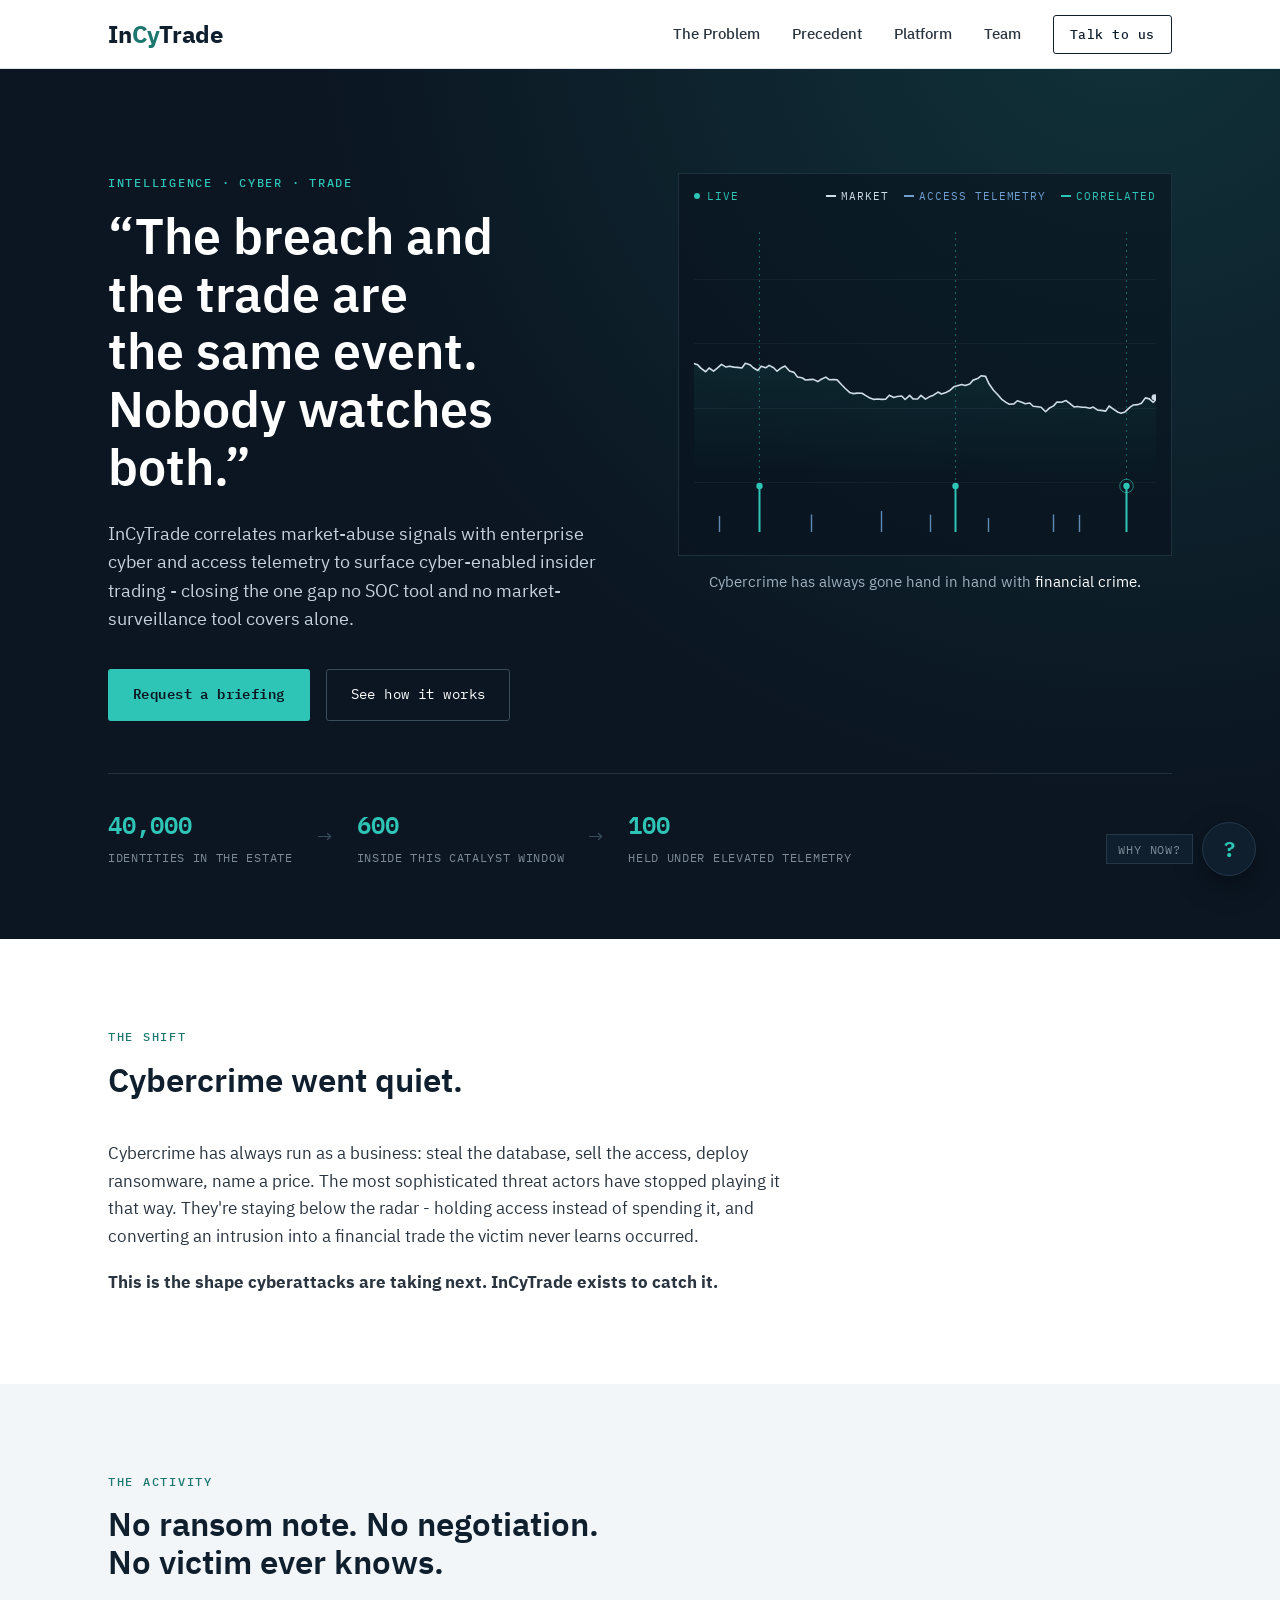
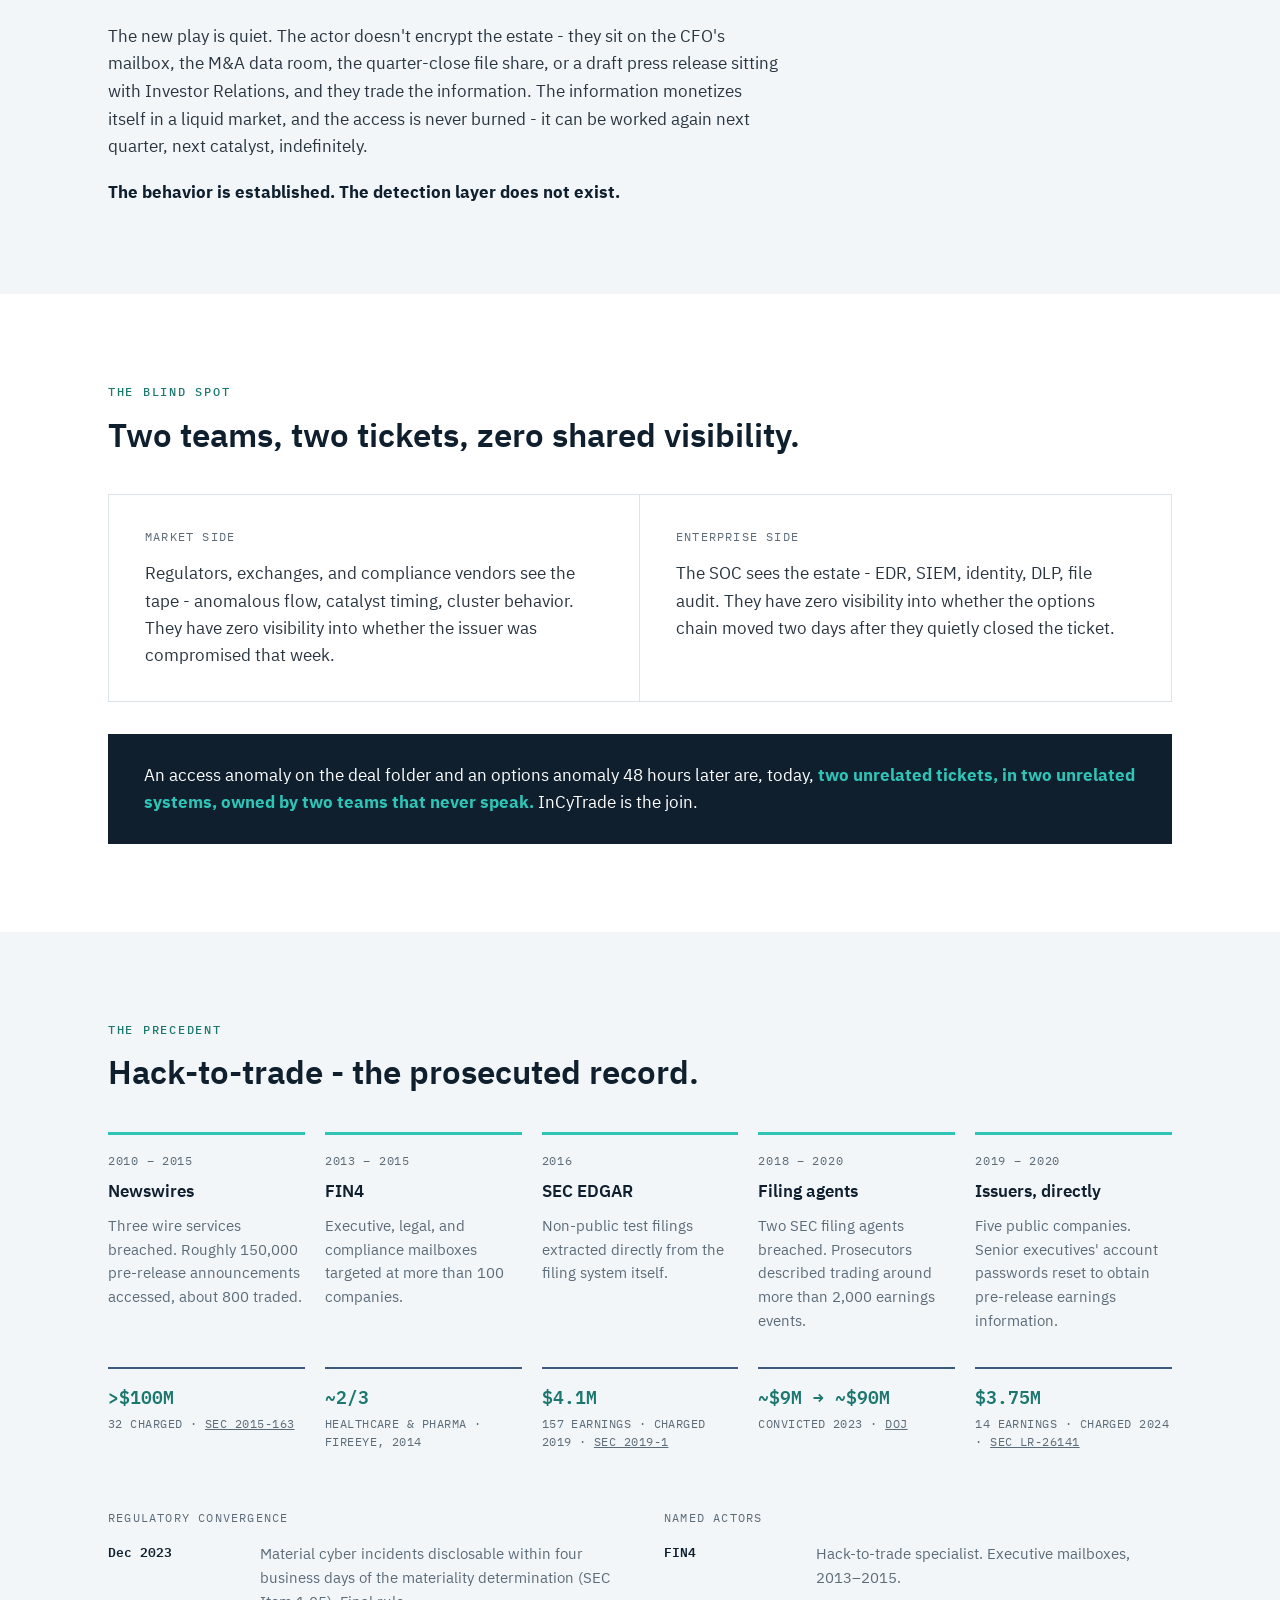
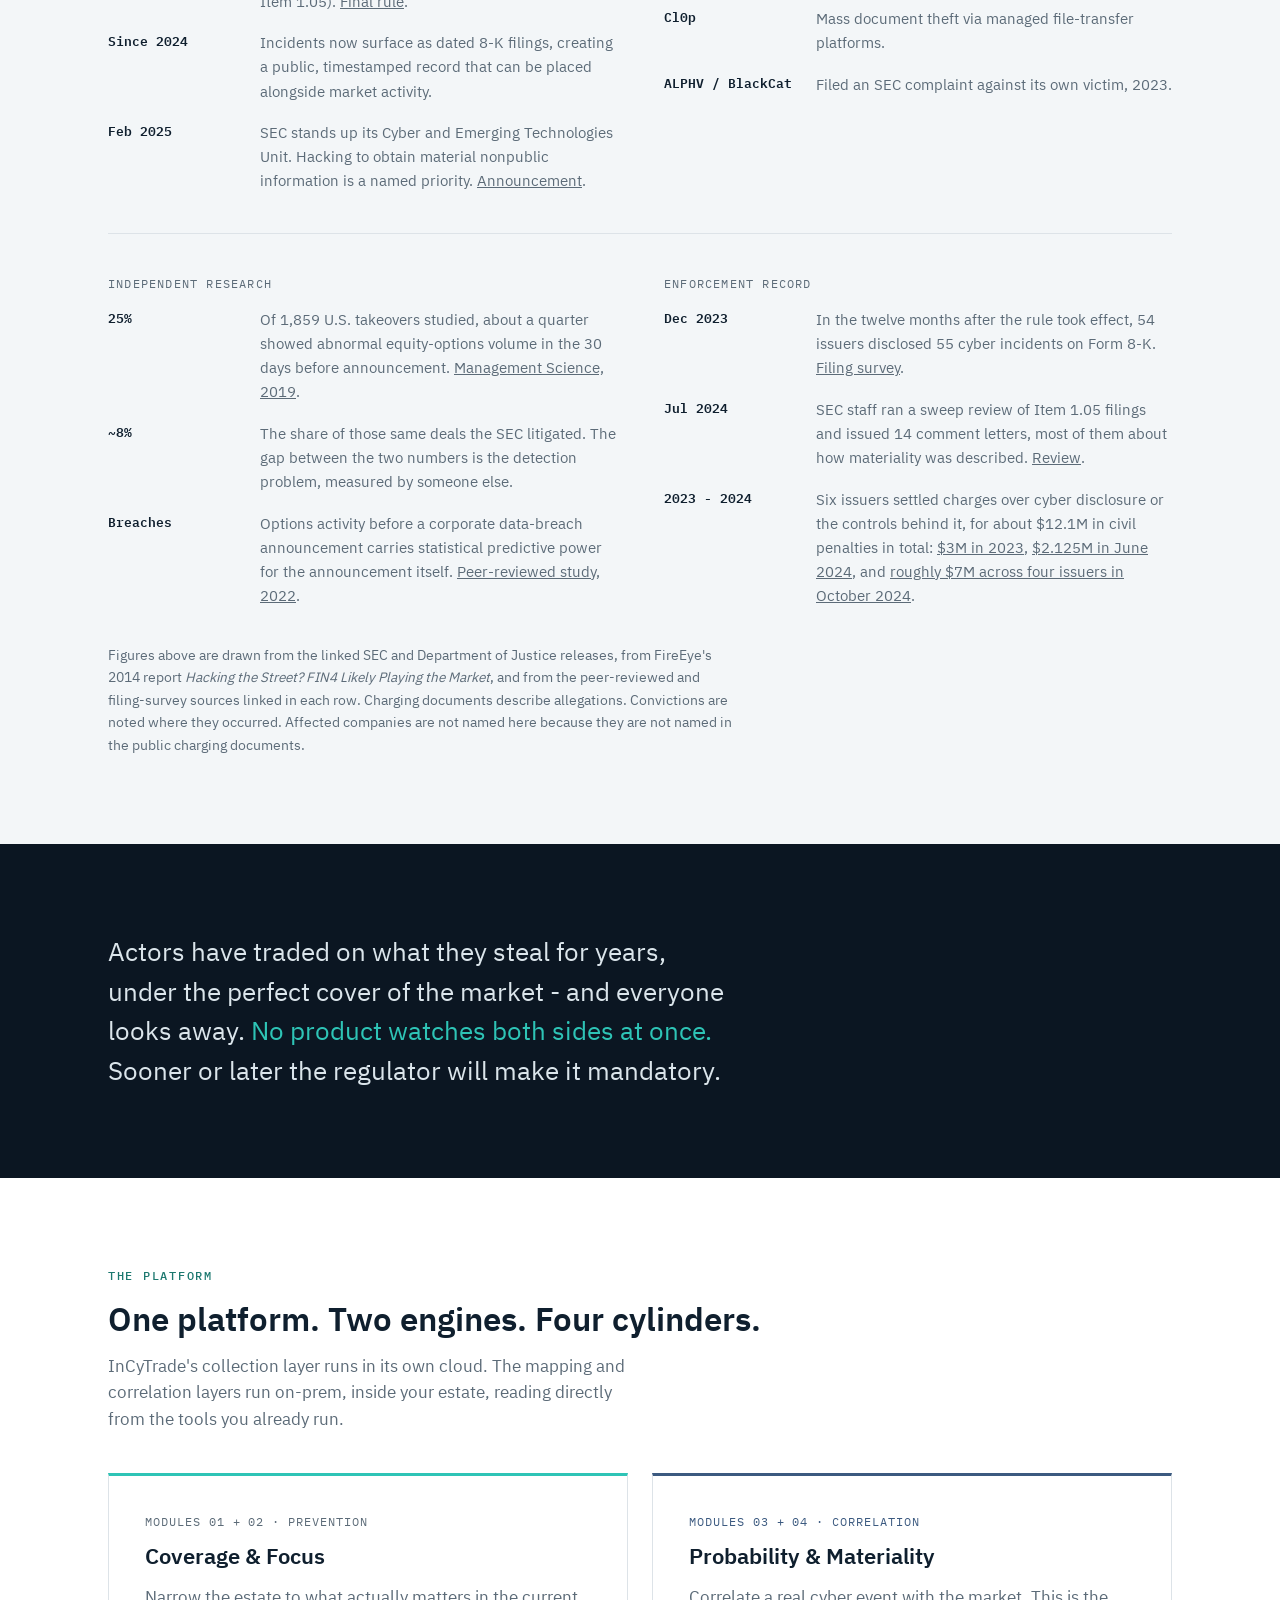
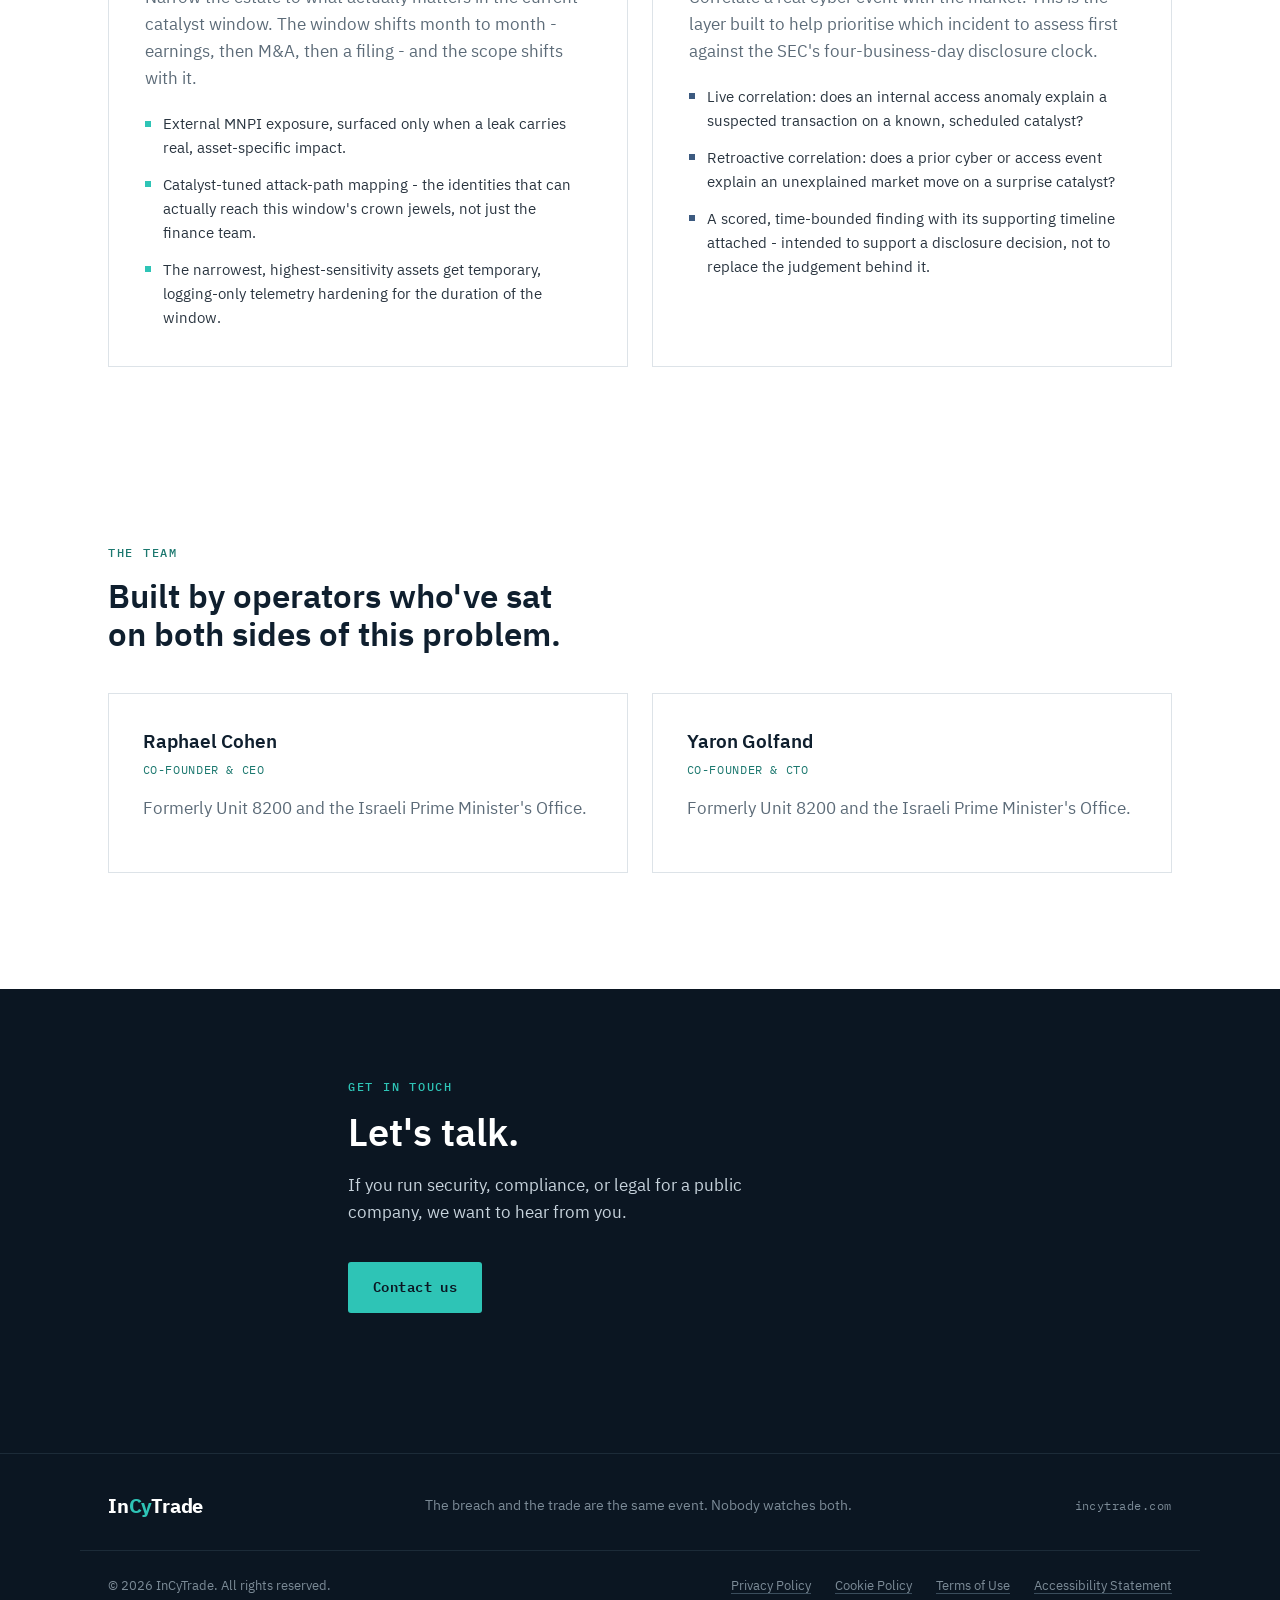
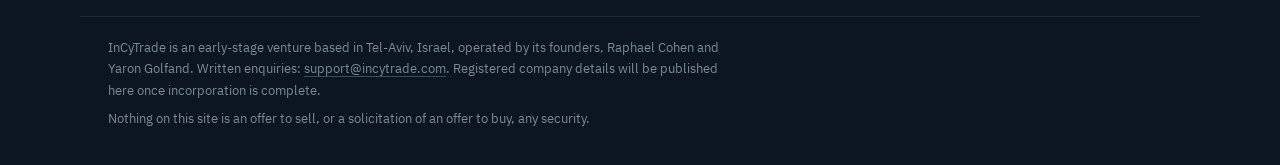
==== index.html @ 0cfa3a68 "Mobile hero order, icon set, structured data, noindex legal pages" ====
<!DOCTYPE html>
<html lang="en">
<head>
<meta charset="UTF-8">
<meta name="viewport" content="width=device-width, initial-scale=1.0">
<title>InCyTrade - Cyber-Enabled Insider Trading Detection</title>
<meta name="description" content="InCyTrade correlates market-abuse signals with enterprise cyber and access telemetry to surface cyber-enabled insider trading. The breach and the trade are the same event. Nobody watches both.">
<link rel="canonical" href="https://incytrade.com/">
<meta property="og:type" content="website">
<meta property="og:site_name" content="InCyTrade">
<meta property="og:url" content="https://incytrade.com/">
<meta property="og:title" content="InCyTrade - Cyber-Enabled Insider Trading Detection">
<meta property="og:description" content="InCyTrade correlates market-abuse signals with enterprise cyber and access telemetry to surface cyber-enabled insider trading.">
<meta property="og:image" content="https://incytrade.com/og-image.png">
<meta property="og:image:width" content="1200">
<meta property="og:image:height" content="630">
<meta property="og:image:alt" content="InCyTrade. The breach and the trade are the same event. Nobody watches both.">
<meta name="twitter:card" content="summary_large_image">
<meta name="twitter:title" content="InCyTrade - Cyber-Enabled Insider Trading Detection">
<meta name="twitter:description" content="InCyTrade correlates market-abuse signals with enterprise cyber and access telemetry to surface cyber-enabled insider trading.">
<meta name="twitter:image" content="https://incytrade.com/og-image.png">
<link rel="icon" href="/favicon.svg" type="image/svg+xml">
<link rel="icon" href="/icon-48.png" sizes="48x48" type="image/png">
<link rel="icon" href="/icon-96.png" sizes="96x96" type="image/png">
<link rel="icon" href="/icon-192.png" sizes="192x192" type="image/png">
<link rel="apple-touch-icon" href="/apple-touch-icon.png" sizes="180x180">
<link rel="stylesheet" href="fonts.css">
<link rel="stylesheet" href="vendor/cookieconsent/cookieconsent.css">
<link rel="stylesheet" href="styles.css">
<script type="application/ld+json">
{
  "@context": "https://schema.org",
  "@graph": [
    {
      "@type": "Organization",
      "@id": "https://incytrade.com/#organization",
      "name": "InCyTrade",
      "url": "https://incytrade.com/",
      "logo": {
        "@type": "ImageObject",
        "url": "https://incytrade.com/icon-512.png",
        "width": 512,
        "height": 512
      },
      "image": "https://incytrade.com/og-image.png",
      "email": "support@incytrade.com",
      "description": "InCyTrade correlates market-abuse signals with enterprise cyber and access telemetry to surface cyber-enabled insider trading.",
      "address": {
        "@type": "PostalAddress",
        "addressLocality": "Tel Aviv",
        "addressCountry": "IL"
      }
    },
    {
      "@type": "WebSite",
      "@id": "https://incytrade.com/#website",
      "url": "https://incytrade.com/",
      "name": "InCyTrade",
      "publisher": { "@id": "https://incytrade.com/#organization" }
    }
  ]
}
</script>
</head>
<body>

<a class="skip-link" href="#main">Skip to content</a>

<header class="site-header">
  <div class="wrap header-row">
    <a class="wordmark" href="#top" aria-label="InCyTrade home">In<span class="accent-cy">Cy</span>Trade</a>
    <button class="nav-toggle" id="navToggle" aria-expanded="false" aria-controls="primaryNav" aria-label="Toggle menu">
      <span></span><span></span><span></span>
    </button>
    <nav class="primary-nav" id="primaryNav">
      <a href="#problem">The Problem</a>
      <a href="#precedent">Precedent</a>
      <a href="#product">Platform</a>
      <a href="#team">Team</a>
      <a class="nav-cta" href="#contact">Talk to us</a>
    </nav>
  </div>
</header>

<main id="main">

  <section class="hero" id="top">
    <div class="wrap hero-inner">
      <div class="hero-copy">
        <p class="eyebrow eyebrow-on-dark">Intelligence&nbsp;·&nbsp;Cyber&nbsp;·&nbsp;Trade</p>
        <h1 class="hero-quote">&ldquo;The breach and the trade are the same event. <br>Nobody watches both.&rdquo;</h1>
        <p class="hero-sub">InCyTrade correlates market-abuse signals with enterprise cyber and access telemetry to surface cyber-enabled insider trading - closing the one gap no SOC tool and no market-surveillance tool covers alone.</p>
      </div>

      <div class="hero-ctas">
        <a class="btn btn-primary" href="#contact">Request a briefing</a>
        <a class="btn btn-ghost" href="#product">See how it works</a>
      </div>

      <!-- Decorative. The thesis of the product, drawn: one tape, one telemetry
           lane, and the moments where the two line up. Marked aria-hidden
           because the sentence above already says it in words. -->
      <div class="hero-viz-col">
      <div class="hero-viz" aria-hidden="true">
        <div class="viz-head">
          <span class="viz-live"><i></i>Live</span>
          <span class="viz-keys">
            <span class="viz-key viz-key-price">Market</span>
            <span class="viz-key viz-key-alert">Access telemetry</span>
            <span class="viz-key viz-key-corr">Correlated</span>
          </span>
        </div>
        <canvas class="viz-canvas" id="corrCanvas"></canvas>
      </div>
      <p class="viz-caption">Cybercrime has always gone hand in hand with <span>financial crime.</span></p>
      </div>
      <div class="signal-strip" role="img" aria-label="Illustrative narrowing from 40,000 identities in the estate to 600 inside the current catalyst window to 100 assets held under elevated telemetry">
        <div class="signal-cell">
          <span class="signal-num">40,000</span>
          <span class="signal-label">identities in the estate</span>
        </div>
        <span class="signal-arrow" aria-hidden="true">→</span>
        <div class="signal-cell">
          <span class="signal-num">600</span>
          <span class="signal-label">inside this catalyst window</span>
        </div>
        <span class="signal-arrow" aria-hidden="true">→</span>
        <div class="signal-cell">
          <span class="signal-num">100</span>
          <span class="signal-label">held under elevated telemetry</span>
        </div>
      </div>
    </div>
  </section>

  <section class="section" id="problem">
    <div class="wrap">
      <div class="section-head">
        <p class="eyebrow">The Shift</p>
        <h2>Cybercrime went quiet.</h2>
      </div>
      <div class="prose prose-lead">
        <p>Cybercrime has always run as a business: steal the database, sell the access, deploy ransomware, name a price. The most sophisticated threat actors have stopped playing it that way. They're staying below the radar - holding access instead of spending it, and converting an intrusion into a financial trade the victim never learns occurred.</p>
        <p><strong>This is the shape cyberattacks are taking next. InCyTrade exists to catch it.</strong></p>
      </div>
    </div>
  </section>

  <section class="section section-alt">
    <div class="wrap">
      <div class="section-head">
        <p class="eyebrow">The Activity</p>
        <h2>No ransom note. No negotiation. No victim ever knows.</h2>
      </div>
      <div class="prose prose-lead">
        <p>The new play is quiet. The actor doesn't encrypt the estate - they sit on the CFO's mailbox, the M&amp;A data room, the quarter-close file share, or a draft press release sitting with Investor Relations, and they trade the information. The information monetizes itself in a liquid market, and the access is never burned - it can be worked again next quarter, next catalyst, indefinitely.</p>
        <p class="callout-line"><strong>The behavior is established. The detection layer does not exist.</strong></p>
      </div>
    </div>
  </section>

  <section class="section">
    <div class="wrap">
      <div class="section-head">
        <p class="eyebrow">The Blind Spot</p>
        <h2>Two teams, two tickets, zero shared visibility.</h2>
      </div>
      <div class="split-columns">
        <div class="split-col">
          <p class="split-label">Market side</p>
          <p>Regulators, exchanges, and compliance vendors see the tape - anomalous flow, catalyst timing, cluster behavior. They have zero visibility into whether the issuer was compromised that week.</p>
        </div>
        <div class="split-col">
          <p class="split-label">Enterprise side</p>
          <p>The SOC sees the estate - EDR, SIEM, identity, DLP, file audit. They have zero visibility into whether the options chain moved two days after they quietly closed the ticket.</p>
        </div>
      </div>
      <div class="callout-band">
        <p>An access anomaly on the deal folder and an options anomaly 48 hours later are, today, <strong>two unrelated tickets, in two unrelated systems, owned by two teams that never speak.</strong> InCyTrade is the join.</p>
      </div>
    </div>
  </section>

  <section class="section section-alt" id="precedent">
    <div class="wrap">
      <div class="section-head">
        <p class="eyebrow">The Precedent</p>
        <h2>Hack-to-trade - the prosecuted record.</h2>
      </div>
      <ol class="timeline">
        <li class="timeline-item">
          <p class="timeline-date">2010 – 2015</p>
          <p class="timeline-title">Newswires</p>
          <p class="timeline-detail">Three wire services breached. Roughly 150,000 pre-release announcements accessed, about 800 traded.</p>
          <p class="timeline-stat">&gt;$100M<span class="timeline-stat-sub">32 charged &middot; <a href="https://www.sec.gov/newsroom/press-releases/2015-163" rel="noopener">SEC 2015-163</a></span></p>
        </li>
        <li class="timeline-item">
          <p class="timeline-date">2013 – 2015</p>
          <p class="timeline-title">FIN4</p>
          <p class="timeline-detail">Executive, legal, and compliance mailboxes targeted at more than 100 companies.</p>
          <p class="timeline-stat">~2/3<span class="timeline-stat-sub">healthcare &amp; pharma &middot; FireEye, 2014</span></p>
        </li>
        <li class="timeline-item">
          <p class="timeline-date">2016</p>
          <p class="timeline-title">SEC EDGAR</p>
          <p class="timeline-detail">Non-public test filings extracted directly from the filing system itself.</p>
          <p class="timeline-stat">$4.1M<span class="timeline-stat-sub">157 earnings &middot; charged 2019 &middot; <a href="https://www.sec.gov/newsroom/press-releases/2019-1" rel="noopener">SEC 2019-1</a></span></p>
        </li>
        <li class="timeline-item">
          <p class="timeline-date">2018 – 2020</p>
          <p class="timeline-title">Filing agents</p>
          <p class="timeline-detail">Two SEC filing agents breached. Prosecutors described trading around more than 2,000 earnings events.</p>
          <p class="timeline-stat">~$9M&nbsp;→&nbsp;~$90M<span class="timeline-stat-sub">convicted 2023 &middot; <a href="https://www.justice.gov/usao-ma/pr/russian-businessman-found-guilty-90-million-hack-trade-conspiracy" rel="noopener">DOJ</a></span></p>
        </li>
        <li class="timeline-item">
          <p class="timeline-date">2019 – 2020</p>
          <p class="timeline-title">Issuers, directly</p>
          <p class="timeline-detail">Five public companies. Senior executives' account passwords reset to obtain pre-release earnings information.</p>
          <p class="timeline-stat">$3.75M<span class="timeline-stat-sub">14 earnings &middot; charged 2024 &middot; <a href="https://www.sec.gov/enforcement-litigation/litigation-releases/lr-26141" rel="noopener">SEC LR-26141</a></span></p>
        </li>
      </ol>

      <div class="subgrid">
        <div class="subgrid-block">
          <p class="split-label">Regulatory convergence</p>
          <dl class="fact-list">
            <div><dt>Dec 2023</dt><dd>Material cyber incidents disclosable within four business days of the materiality determination (SEC Item&nbsp;1.05). <a href="https://www.sec.gov/newsroom/press-releases/2023-139" rel="noopener">Final rule</a>.</dd></div>
            <div><dt>Since 2024</dt><dd>Incidents now surface as dated 8-K filings, creating a public, timestamped record that can be placed alongside market activity.</dd></div>
            <div><dt>Feb 2025</dt><dd>SEC stands up its Cyber and Emerging Technologies Unit. Hacking to obtain material nonpublic information is a named priority. <a href="https://www.sec.gov/newsroom/press-releases/2025-42" rel="noopener">Announcement</a>.</dd></div>
          </dl>
        </div>
        <div class="subgrid-block">
          <p class="split-label">Named actors</p>
          <dl class="fact-list">
            <div><dt>FIN4</dt><dd>Hack-to-trade specialist. Executive mailboxes, 2013–2015.</dd></div>
            <div><dt>Cl0p</dt><dd>Mass document theft via managed file-transfer platforms.</dd></div>
            <div><dt>ALPHV / BlackCat</dt><dd>Filed an SEC complaint against its own victim, 2023.</dd></div>
          </dl>
        </div>
      </div>

      <div class="subgrid subgrid-row-2">
        <div class="subgrid-block">
          <p class="split-label">Independent research</p>
          <dl class="fact-list">
            <div><dt>25%</dt><dd>Of 1,859 U.S. takeovers studied, about a quarter showed abnormal equity-options volume in the 30 days before announcement. <a href="https://pubsonline.informs.org/doi/10.1287/mnsc.2018.3122" rel="noopener">Management Science, 2019</a>.</dd></div>
            <div><dt>~8%</dt><dd>The share of those same deals the SEC litigated. The gap between the two numbers is the detection problem, measured by someone else.</dd></div>
            <div><dt>Breaches</dt><dd>Options activity before a corporate data-breach announcement carries statistical predictive power for the announcement itself. <a href="https://www.sciencedirect.com/science/article/abs/pii/S104402832200076X" rel="noopener">Peer-reviewed study, 2022</a>.</dd></div>
          </dl>
        </div>
        <div class="subgrid-block">
          <p class="split-label">Enforcement record</p>
          <dl class="fact-list">
            <div><dt>Dec 2023</dt><dd>In the twelve months after the rule took effect, 54 issuers disclosed 55 cyber incidents on Form 8-K. <a href="https://www.knowntrends.com/2025/02/snapshot-the-first-year-of-cybersecurity-incident-filings-on-form-8-k-since-adoption-of-new-rules/" rel="noopener">Filing survey</a>.</dd></div>
            <div><dt>Jul 2024</dt><dd>SEC staff ran a sweep review of Item 1.05 filings and issued 14 comment letters, most of them about how materiality was described. <a href="https://wp.nyu.edu/compliance_enforcement/2025/03/25/lessons-learned-one-year-of-form-8-k-material-cybersecurity-incident-reporting/" rel="noopener">Review</a>.</dd></div>
            <div><dt>2023 - 2024</dt><dd>Six issuers settled charges over cyber disclosure or the controls behind it, for about $12.1M in civil penalties in total: <a href="https://www.sec.gov/newsroom/press-releases/2023-48" rel="noopener">$3M in 2023</a>, <a href="https://www.sec.gov/newsroom/press-releases/2024-75" rel="noopener">$2.125M in June 2024</a>, and <a href="https://www.sec.gov/newsroom/press-releases/2024-174" rel="noopener">roughly $7M across four issuers in October 2024</a>.</dd></div>
          </dl>
        </div>
      </div>

      <p class="source-note">Figures above are drawn from the linked SEC and Department of Justice releases, from FireEye's 2014 report <em>Hacking the Street? FIN4 Likely Playing the Market</em>, and from the peer-reviewed and filing-survey sources linked in each row. Charging documents describe allegations. Convictions are noted where they occurred. Affected companies are not named here because they are not named in the public charging documents.</p>
    </div>
  </section>

  <section class="section band-dark">
    <div class="wrap">
      <p class="band-quote">Actors have traded on what they steal for years, under the perfect cover of the market - and everyone looks away. <span class="accent-cy-text">No product watches both sides at once.</span> Sooner or later the regulator will make it mandatory.</p>
    </div>
  </section>

  <section class="section" id="product">
    <div class="wrap">
      <div class="section-head">
        <p class="eyebrow">The Platform</p>
        <h2>One platform. Two engines. Four cylinders.</h2>
        <p class="section-dek">InCyTrade's collection layer runs in its own cloud. The mapping and correlation layers run on-prem, inside your estate, reading directly from the tools you already run.</p>
      </div>

      <div class="layer-grid">
        <article class="layer-card layer-card-teal">
          <p class="layer-kicker">Modules 01 + 02 · Prevention</p>
          <h3>Coverage &amp; Focus</h3>
          <p>Narrow the estate to what actually matters in the current catalyst window. The window shifts month to month - earnings, then M&amp;A, then a filing - and the scope shifts with it.</p>
          <ul class="layer-list">
            <li>External MNPI exposure, surfaced only when a leak carries real, asset-specific impact.</li>
            <li>Catalyst-tuned attack-path mapping - the identities that can actually reach this window's crown jewels, not just the finance team.</li>
            <li>The narrowest, highest-sensitivity assets get temporary, logging-only telemetry hardening for the duration of the window.</li>
          </ul>
        </article>
        <article class="layer-card layer-card-blue">
          <p class="layer-kicker">Modules 03 + 04 · Correlation</p>
          <h3>Probability &amp; Materiality</h3>
          <p>Correlate a real cyber event with the market. This is the layer built to help prioritise which incident to assess first against the SEC's four-business-day disclosure clock.</p>
          <ul class="layer-list">
            <li>Live correlation: does an internal access anomaly explain a suspected transaction on a known, scheduled catalyst?</li>
            <li>Retroactive correlation: does a prior cyber or access event explain an unexplained market move on a surprise catalyst?</li>
            <li>A scored, time-bounded finding with its supporting timeline attached - intended to support a disclosure decision, not to replace the judgement behind it.</li>
          </ul>
        </article>
      </div>
    </div>
  </section>

  <section class="section" id="team">
    <div class="wrap">
      <div class="section-head">
        <p class="eyebrow">The Team</p>
        <h2>Built by operators who've sat on both sides of this problem.</h2>
      </div>
      <div class="team-grid">
        <article class="team-card">
          <p class="team-name">Raphael Cohen</p>
          <p class="team-role">Co-Founder &amp; CEO</p>
          <p class="team-bio">Formerly Unit 8200 and the Israeli Prime Minister's Office.</p>
        </article>
        <article class="team-card">
          <p class="team-name">Yaron Golfand</p>
          <p class="team-role">Co-Founder &amp; CTO</p>
          <p class="team-bio">Formerly Unit 8200 and the Israeli Prime Minister's Office.</p>
        </article>
      </div>
    </div>
  </section>

  <section class="section band-dark" id="contact">
    <div class="wrap contact-inner">
      <p class="eyebrow eyebrow-on-dark">Get in touch</p>
      <h2 class="contact-heading">Let's talk.</h2>
      <p class="contact-body">If you run security, compliance, or legal for a public company, we want to hear from you.</p>
      <div class="hero-ctas">
        <a class="btn btn-primary" href="mailto:support@incytrade.com">Contact us</a>
      </div>
    </div>
  </section>

</main>

<footer class="site-footer">
  <div class="wrap footer-row">
    <a class="wordmark wordmark-small" href="#top">In<span class="accent-cy">Cy</span>Trade</a>
    <p class="footer-tagline">The breach and the trade are the same event. Nobody watches both.</p>
    <p class="footer-meta">incytrade.com</p>
  </div>
  <div class="wrap footer-legal">
    <p class="footer-copyright">&copy; 2026 InCyTrade. All rights reserved.</p>
    <nav class="footer-legal-nav" aria-label="Legal">
      <a href="/privacy">Privacy Policy</a>
      <a href="/cookies">Cookie Policy</a>
      <a href="/terms">Terms of Use</a>
      <a href="/accessibility">Accessibility Statement</a>
    </nav>
  </div>
  <div class="wrap footer-imprint">
    <p>InCyTrade is an early-stage venture based in Tel-Aviv, Israel, operated by its founders, Raphael Cohen and Yaron Golfand. Written enquiries: <a href="mailto:support@incytrade.com">support@incytrade.com</a>. Registered company details will be published here once incorporation is complete.</p>
    <p>Nothing on this site is an offer to sell, or a solicitation of an offer to buy, any security.</p>
  </div>
</footer>

<!-- Floating "Why now?" note. Deliberately outside the page flow so it never
     covers content, and it steps aside while the consent notice is showing. -->
<div class="whynow" id="whynow">
  <div class="whynow-panel" id="whynowPanel" role="dialog" aria-modal="false" aria-labelledby="whynowTitle" hidden>
    <div class="whynow-head">
      <p class="whynow-title" id="whynowTitle"><span class="whynow-dot" aria-hidden="true"></span>Why now?</p>
      <button type="button" class="whynow-close" id="whynowClose" aria-label="Close">&times;</button>
    </div>
    <div class="whynow-body">
      <p class="whynow-text" id="whynowText" aria-hidden="true"></p>
      <p class="whynow-sr">Today, while running a routine ransomware attack, any threat actor exfiltrating 2TB of data can simply feed the folder to an AI-powered LLM, ask which options to buy, and secure multi-million dollar gains right from his phone - under the perfect cover of market noise. And the best part? No money laundering. He can even pay tax on it.</p>
    </div>
  </div>
  <button type="button" class="whynow-fab" id="whynowFab" aria-expanded="false" aria-controls="whynowPanel">
    <span class="whynow-teaser" id="whynowTeaser" aria-hidden="true">Why now?</span>
    <span class="whynow-glyph" aria-hidden="true">?</span>
    <span class="whynow-label">Why now?</span>
  </button>
</div>

<script src="script.js"></script>
<script type="module" src="cookie-consent-config.js"></script>
</body>
</html>
---- fonts.css ----
/* ==========================================================================
   Self-hosted IBM Plex Sans / IBM Plex Mono.

   Deliberately not loaded from Google Fonts: a <link> to
   fonts.googleapis.com/fonts.gstatic.com sends every visitor's IP address
   to Google at page load, before any consent is collected. A German court
   (LG München I, Jan 2022, 3 O 17493/20) held that this breaches GDPR
   Art. 6 when done without a legal basis, and it's the single most common
   real-world cookie/tracking-adjacent compliance defect on marketing sites
   in the EU. Self-hosting removes the third-party request entirely, so no
   consent banner is needed just to render text.

   Files in fonts/ are the original IBM Plex webfonts (SIL Open Font
   License 1.1 — see fonts/LICENSE.txt), fetched directly from
   github.com/IBM/plex, not proxied through any font-serving CDN.
   ========================================================================== */

@font-face {
  font-family: "IBM Plex Sans";
  font-style: normal;
  font-weight: 400;
  font-display: swap;
  src: url("fonts/IBMPlexSans-Regular.woff2") format("woff2");
}
@font-face {
  font-family: "IBM Plex Sans";
  font-style: normal;
  font-weight: 500;
  font-display: swap;
  src: url("fonts/IBMPlexSans-Medium.woff2") format("woff2");
}
@font-face {
  font-family: "IBM Plex Sans";
  font-style: normal;
  font-weight: 600;
  font-display: swap;
  src: url("fonts/IBMPlexSans-SemiBold.woff2") format("woff2");
}
@font-face {
  font-family: "IBM Plex Sans";
  font-style: normal;
  font-weight: 700;
  font-display: swap;
  src: url("fonts/IBMPlexSans-Bold.woff2") format("woff2");
}

@font-face {
  font-family: "IBM Plex Mono";
  font-style: normal;
  font-weight: 400;
  font-display: swap;
  src: url("fonts/IBMPlexMono-Regular.woff2") format("woff2");
}
@font-face {
  font-family: "IBM Plex Mono";
  font-style: normal;
  font-weight: 500;
  font-display: swap;
  src: url("fonts/IBMPlexMono-Medium.woff2") format("woff2");
}
@font-face {
  font-family: "IBM Plex Mono";
  font-style: normal;
  font-weight: 600;
  font-display: swap;
  src: url("fonts/IBMPlexMono-SemiBold.woff2") format("woff2");
}
---- vendor/cookieconsent/cookieconsent.css ----
#cc-main{background:transparent;color:var(--cc-primary-color);font-family:var(--cc-font-family);font-size:16px;font-weight:400;-webkit-font-smoothing:antialiased;-moz-osx-font-smoothing:grayscale;line-height:1.15;position:relative;text-rendering:optimizeLegibility;-webkit-text-size-adjust:100%;position:fixed;z-index:var(--cc-z-index)}#cc-main :after,#cc-main :before,#cc-main a,#cc-main button,#cc-main div,#cc-main h2,#cc-main input,#cc-main p,#cc-main span{all:unset;box-sizing:border-box}#cc-main .pm__badge,#cc-main button{all:initial;box-sizing:border-box;color:unset;visibility:unset}#cc-main .pm__badge,#cc-main a,#cc-main button,#cc-main input{-webkit-appearance:none;appearance:none;cursor:pointer;font-family:inherit;font-size:100%;line-height:normal;margin:0;outline:revert;outline-offset:2px;overflow:hidden}#cc-main table,#cc-main tbody,#cc-main td,#cc-main th,#cc-main thead,#cc-main tr{all:revert;color:inherit;font-family:inherit;font-size:inherit;font-weight:inherit}:root{--cc-font-family:-apple-system,BlinkMacSystemFont,"Segoe UI",Roboto,Helvetica,Arial,sans-serif,"Apple Color Emoji","Segoe UI Emoji","Segoe UI Symbol";--cc-modal-border-radius:.5rem;--cc-btn-border-radius:.4rem;--cc-modal-transition-duration:.25s;--cc-link-color:var(--cc-btn-primary-bg);--cc-modal-margin:1rem;--cc-z-index:2147483647;--cc-bg:#fff;--cc-primary-color:#2c2f31;--cc-secondary-color:#5e6266;--cc-btn-primary-bg:#30363c;--cc-btn-primary-color:#fff;--cc-btn-primary-border-color:var(--cc-btn-primary-bg);--cc-btn-primary-hover-bg:#000;--cc-btn-primary-hover-color:#fff;--cc-btn-primary-hover-border-color:var(--cc-btn-primary-hover-bg);--cc-btn-secondary-bg:#eaeff2;--cc-btn-secondary-color:var(--cc-primary-color);--cc-btn-secondary-border-color:var(--cc-btn-secondary-bg);--cc-btn-secondary-hover-bg:#d4dae0;--cc-btn-secondary-hover-color:#000;--cc-btn-secondary-hover-border-color:#d4dae0;--cc-separator-border-color:#f0f4f7;--cc-toggle-on-bg:var(--cc-btn-primary-bg);--cc-toggle-off-bg:#667481;--cc-toggle-on-knob-bg:#fff;--cc-toggle-off-knob-bg:var(--cc-toggle-on-knob-bg);--cc-toggle-enabled-icon-color:var(--cc-bg);--cc-toggle-disabled-icon-color:var(--cc-bg);--cc-toggle-readonly-bg:#d5dee2;--cc-toggle-readonly-knob-bg:#fff;--cc-toggle-readonly-knob-icon-color:var(--cc-toggle-readonly-bg);--cc-section-category-border:var(--cc-cookie-category-block-bg);--cc-cookie-category-block-bg:#f0f4f7;--cc-cookie-category-block-border:#f0f4f7;--cc-cookie-category-block-hover-bg:#e9eff4;--cc-cookie-category-block-hover-border:#e9eff4;--cc-cookie-category-expanded-block-bg:transparent;--cc-cookie-category-expanded-block-hover-bg:#dee4e9;--cc-overlay-bg:rgba(0,0,0,.65);--cc-webkit-scrollbar-bg:var(--cc-section-category-border);--cc-webkit-scrollbar-hover-bg:var(--cc-btn-primary-hover-bg);--cc-footer-bg:var(--cc-btn-secondary-bg);--cc-footer-color:var(--cc-secondary-color);--cc-footer-border-color:#e4eaed;--cc-pm-toggle-border-radius:4em}#cc-main.cc--rtl{direction:rtl}#cc-main .cm__title,#cc-main a,#cc-main b,#cc-main em,#cc-main strong{font-weight:600}#cc-main button>span{pointer-events:none}#cc-main .cc__link,#cc-main a{background-image:linear-gradient(currentColor,currentColor);background-position:0 100%;background-repeat:no-repeat;background-size:0 1px;font-weight:600;position:relative;transition:background-size .25s,color .25s ease}#cc-main .cc__link:hover,#cc-main a:hover{background-size:100% 1px;color:var(--cc-primary-color)}#cc-main .cc__link{color:var(--cc-link-color)}#cc-main .cm__desc,#cc-main .pm__body{overscroll-behavior:auto contain;scrollbar-width:thin}@media screen and (min-width:640px){#cc-main ::-webkit-scrollbar,#cc-main ::-webkit-scrollbar-thumb,#cc-main ::-webkit-scrollbar-track{all:revert}#cc-main ::-webkit-scrollbar-thumb{-webkit-background-clip:padding-box;background-clip:padding-box;background:var(--cc-toggle-readonly-bg);border:.25rem solid var(--cc-bg);border-radius:1rem}#cc-main ::-webkit-scrollbar-thumb:hover{background:var(--cc-toggle-off-bg)}#cc-main ::-webkit-scrollbar{background:transparent;width:12px}}html.disable--interaction.show--consent,html.disable--interaction.show--consent body{height:auto!important;overflow:hidden!important}@media (prefers-reduced-motion){#cc-main{--cc-modal-transition-duration:0s}}.cc--darkmode{--cc-bg:#161a1c;--cc-primary-color:#ebf3f6;--cc-secondary-color:#aebbc5;--cc-btn-primary-bg:#c2d0e0;--cc-btn-primary-color:var(--cc-bg);--cc-btn-primary-border-color:var(--cc-btn-primary-bg);--cc-btn-primary-hover-bg:#98a7b6;--cc-btn-primary-hover-color:#000;--cc-btn-primary-hover-border-color:var(--cc-btn-primary-hover-bg);--cc-btn-secondary-bg:#242c31;--cc-btn-secondary-color:var(--cc-primary-color);--cc-btn-secondary-border-color:var(--cc-btn-secondary-bg);--cc-btn-secondary-hover-bg:#353d43;--cc-btn-secondary-hover-color:#fff;--cc-btn-secondary-hover-border-color:var(--cc-btn-secondary-hover-bg);--cc-separator-border-color:#222a30;--cc-toggle-on-bg:var(--cc-btn-primary-bg);--cc-toggle-off-bg:#525f6b;--cc-toggle-on-knob-bg:var(--cc-btn-primary-color);--cc-toggle-off-knob-bg:var(--cc-btn-primary-color);--cc-toggle-enabled-icon-color:var(--cc-btn-primary-color);--cc-toggle-disabled-icon-color:var(--cc-btn-primary-color);--cc-toggle-readonly-bg:#343e45;--cc-toggle-readonly-knob-bg:#5f6b72;--cc-toggle-readonly-knob-icon-color:var(--cc-toggle-readonly-bg);--cc-section-category-border:#1e2428;--cc-cookie-category-block-bg:#1e2428;--cc-cookie-category-block-border:var(--cc-section-category-border);--cc-cookie-category-block-hover-bg:#242c31;--cc-cookie-category-block-hover-border:#232a2f;--cc-cookie-category-expanded-block-bg:transparent;--cc-cookie-category-expanded-block-hover-bg:var(--cc-toggle-readonly-bg);--cc-overlay-bg:rgba(0,0,0,.65);--cc-webkit-scrollbar-bg:var(--cc-section-category-border);--cc-webkit-scrollbar-hover-bg:var(--cc-btn-primary-hover-bg);--cc-footer-bg:#0c0e0f;--cc-footer-color:var(--cc-secondary-color);--cc-footer-border-color:#060809}.cc--darkmode #cc-main{color-scheme:dark}#cc-main .cm{background:var(--cc-bg);border-radius:var(--cc-modal-border-radius);box-shadow:0 .625em 1.875em rgba(0,0,2,.3);display:flex;flex-direction:column;max-width:24rem;opacity:0;overflow:hidden;position:fixed;transform:translateY(1.6em);visibility:hidden;z-index:1}#cc-main .cm--top{top:var(--cc-modal-margin)}#cc-main .cm--middle{top:50%;transform:translateY(calc(-50% + 1.6em))}#cc-main .cm--bottom{bottom:var(--cc-modal-margin)}#cc-main .cm--center{left:var(--cc-modal-margin);margin:0 auto;right:var(--cc-modal-margin);width:unset}#cc-main .cm--left{left:var(--cc-modal-margin);margin-right:var(--cc-modal-margin)}#cc-main .cm--right{margin-left:var(--cc-modal-margin);right:var(--cc-modal-margin)}#cc-main .cm__body{display:flex;flex-direction:column;justify-content:space-between;position:relative}#cc-main .cm__btns,#cc-main .cm__links{padding:1rem 1.3rem;width:unset}#cc-main .cm__texts{display:flex;flex:1;flex-direction:column;justify-content:center;padding:1rem 0 0}#cc-main .cm__desc,#cc-main .cm__title{padding:0 1.3rem}#cc-main .cm__title{font-size:1.05em}#cc-main .cm__title+.cm__desc{margin-top:1.1em}#cc-main .cm__desc{color:var(--cc-secondary-color);font-size:.9em;line-height:1.5;max-height:40vh;overflow-x:visible;overflow-y:auto;padding-bottom:1em}#cc-main .cm__btns{border-top:1px solid var(--cc-separator-border-color);display:flex;flex-direction:column;justify-content:center}#cc-main .cm__btn-group{display:grid;grid-auto-columns:minmax(0,1fr)}#cc-main .cm__btn+.cm__btn,#cc-main .cm__btn-group+.cm__btn-group{margin-top:.375rem}#cc-main .cm--flip .cm__btn+.cm__btn,#cc-main .cm--flip .cm__btn-group+.cm__btn-group{margin-bottom:.375rem;margin-top:0}#cc-main .cm--inline .cm__btn+.cm__btn{margin-left:.375rem;margin-top:0}#cc-main .cm--inline.cm--flip .cm__btn+.cm__btn{margin-bottom:0;margin-left:0;margin-right:.375rem}#cc-main .cm--inline.cm--flip .cm__btn-group+.cm__btn-group{margin-bottom:.375rem;margin-right:0}#cc-main .cm--wide .cm__btn+.cm__btn,#cc-main .cm--wide .cm__btn-group+.cm__btn-group{margin-left:.375rem;margin-top:0}#cc-main .cm--wide.cm--flip .cm__btn+.cm__btn,#cc-main .cm--wide.cm--flip .cm__btn-group+.cm__btn-group{margin-bottom:0;margin-right:.375rem}#cc-main .cm--bar:not(.cm--inline) .cm__btn-group--uneven,#cc-main .cm--wide .cm__btn-group--uneven{display:flex;flex:1;justify-content:space-between}#cc-main .cm--bar:not(.cm--inline).cm--flip .cm__btn-group--uneven,#cc-main .cm--wide.cm--flip .cm__btn-group--uneven{flex-direction:row-reverse}#cc-main .cm__btn{background:var(--cc-btn-primary-bg);border:1px solid var(--cc-btn-primary-border-color);border-radius:var(--cc-btn-border-radius);color:var(--cc-btn-primary-color);font-size:.82em;font-weight:600;min-height:42px;padding:.5em 1em;text-align:center}#cc-main .cm__btn:hover{background:var(--cc-btn-primary-hover-bg);border-color:var(--cc-btn-primary-hover-border-color);color:var(--cc-btn-primary-hover-color)}#cc-main .cm__btn--secondary{background:var(--cc-btn-secondary-bg);border-color:var(--cc-btn-secondary-border-color);color:var(--cc-btn-secondary-color)}#cc-main .cm__btn--secondary:hover{background:var(--cc-btn-secondary-hover-bg);border-color:var(--cc-btn-secondary-hover-border-color);color:var(--cc-btn-secondary-hover-color)}#cc-main .cm__btn--close{border-radius:0;border-bottom-left-radius:var(--cc-btn-border-radius);border-right:none;border-top:none;display:none;font-size:1em;height:42px;min-width:auto!important;overflow:hidden;padding:0!important;position:absolute;right:0;top:0;width:42px}#cc-main .cm__btn--close svg{stroke:var(--cc-btn-primary-color);transform:scale(.5);transition:stroke .15s ease}#cc-main .cm__btn--close:hover svg{stroke:var(--cc-btn-primary-hover-color)}#cc-main .cm__btn--close.cm__btn--secondary svg{stroke:var(--cc-btn-secondary-color)}#cc-main .cm__btn--close.cm__btn--secondary:hover svg{stroke:var(--cc-btn-secondary-hover-color)}#cc-main .cm__btn--close+.cm__texts .cm__title{padding-right:3rem}#cc-main .cm--inline .cm__btn-group{grid-auto-flow:column}#cc-main .cm__footer{background:var(--cc-footer-bg);border-top:1px solid var(--cc-footer-border-color);color:var(--cc-footer-color);padding:.4em 0 .5em}#cc-main .cm__links{display:flex;flex-direction:row;padding-bottom:0;padding-top:0}#cc-main .cm__link-group{display:flex;flex-direction:row;font-size:.8em;width:100%}#cc-main .cm__link-group>*+*{margin-left:1.3rem}#cc-main .cm--flip .cm__btn:last-child{grid-row:1}#cc-main .cm--inline.cm--flip .cm__btn:last-child{grid-column:1}#cc-main .cm--box .cm__btn--close{display:block}#cc-main .cm--box.cm--flip .cm__btns{flex-direction:column-reverse}#cc-main .cm--box.cm--wide{max-width:36em}#cc-main .cm--box.cm--wide .cm__btns{flex-direction:row;justify-content:space-between}#cc-main .cm--box.cm--wide .cm__btn-group{grid-auto-flow:column}#cc-main .cm--box.cm--wide .cm__btn{min-width:120px;padding-left:1.8em;padding-right:1.8em}#cc-main .cm--box.cm--wide.cm--flip .cm__btns{flex-direction:row-reverse}#cc-main .cm--box.cm--wide.cm--flip .cm__btn:last-child{grid-column:1}#cc-main .cm--cloud{max-width:54em;width:unset}#cc-main .cm--cloud .cm__body{flex-direction:row}#cc-main .cm--cloud .cm__texts{flex:1}#cc-main .cm--cloud .cm__desc{max-height:9.4em}#cc-main .cm--cloud .cm__btns{border-left:1px solid var(--cc-separator-border-color);border-top:none;max-width:23em}#cc-main .cm--cloud .cm__btn-group{flex-direction:column}#cc-main .cm--cloud .cm__btn{min-width:19em}#cc-main .cm--cloud.cm--flip .cm__btn-group,#cc-main .cm--cloud.cm--flip .cm__btns{flex-direction:column-reverse}#cc-main .cm--cloud.cm--inline .cm__btn-group{flex-direction:row}#cc-main .cm--cloud.cm--inline .cm__btn{min-width:10em}#cc-main .cm--cloud.cm--inline.cm--flip .cm__btn-group{flex-direction:row-reverse}#cc-main .cm--bar{border-radius:0;left:0;margin:0;max-width:unset;opacity:1;right:0;transform:translateY(0);width:100vw;--cc-modal-transition-duration:.35s}#cc-main .cm--bar.cm--top{top:0;transform:translateY(-100%)}#cc-main .cm--bar.cm--bottom{bottom:0;transform:translateY(100%)}#cc-main .cm--bar .cm__body,#cc-main .cm--bar .cm__links{margin:0 auto;max-width:55em;width:100%}#cc-main .cm--bar .cm__body{padding:.5em 0 .9em}#cc-main .cm--bar .cm__btns{border-top:none;flex-direction:row;justify-content:space-between}#cc-main .cm--bar .cm__btn-group{grid-auto-flow:column}#cc-main .cm--bar:not(.cm--inline) .cm__btn+.cm__btn,#cc-main .cm--bar:not(.cm--inline) .cm__btn-group+.cm__btn-group{margin-left:.375rem;margin-top:0}#cc-main .cm--bar .cm__btn{min-width:120px;padding-left:2em;padding-right:2em}#cc-main .cm--bar.cm--flip:not(.cm--inline) .cm__btn+.cm__btn,#cc-main .cm--bar.cm--flip:not(.cm--inline) .cm__btn-group+.cm__btn-group{margin-bottom:0;margin-left:0;margin-right:.375rem}#cc-main .cm--bar.cm--flip .cm__btns{flex-direction:row-reverse}#cc-main .cm--bar.cm--flip .cm__btn:last-child{grid-column:1}#cc-main .cm--bar.cm--inline .cm__body,#cc-main .cm--bar.cm--inline .cm__links{max-width:74em}#cc-main .cm--bar.cm--inline .cm__body{flex-direction:row;padding:0}#cc-main .cm--bar.cm--inline .cm__btns{flex-direction:column;justify-content:center;max-width:23em}#cc-main .cm--bar.cm--inline.cm--flip .cm__btns{flex-direction:column-reverse}#cc-main .cc--anim .cm,#cc-main .cc--anim.cm-wrapper:before{transition:opacity var(--cc-modal-transition-duration) ease,visibility var(--cc-modal-transition-duration) ease,transform var(--cc-modal-transition-duration) ease}#cc-main .cc--anim .cm__btn,#cc-main .cc--anim .cm__close{transition:background-color .15s ease,border-color .15s ease,color .15s ease}.disable--interaction #cc-main .cm-wrapper:before{background:var(--cc-overlay-bg);bottom:0;content:"";left:0;opacity:0;position:fixed;right:0;top:0;visibility:hidden;z-index:0}.show--consent #cc-main .cc--anim .cm{opacity:1;transform:translateY(0);visibility:visible!important}.show--consent #cc-main .cc--anim .cm--middle{transform:translateY(-50%)}.show--consent #cc-main .cc--anim .cm--bar{transform:translateY(0)}.show--consent #cc-main .cc--anim.cm-wrapper:before{opacity:1;visibility:visible}#cc-main.cc--rtl .cm__btn--close{border-bottom-left-radius:unset;border-bottom-right-radius:var(--cc-btn-border-radius);left:0;right:unset}#cc-main.cc--rtl .cm__btn--close+.cm__texts .cm__title{padding-left:3rem!important;padding-right:1.3rem}#cc-main.cc--rtl .cm--inline .cm__btn+.cm__btn{margin-left:0;margin-right:.375rem}#cc-main.cc--rtl .cm--inline.cm--flip .cm__btn+.cm__btn{margin-left:.375rem;margin-right:0}#cc-main.cc--rtl .cm:not(.cm--inline).cm--bar .cm__btn+.cm__btn,#cc-main.cc--rtl .cm:not(.cm--inline).cm--bar .cm__btn-group+.cm__btn-group,#cc-main.cc--rtl .cm:not(.cm--inline).cm--wide .cm__btn+.cm__btn,#cc-main.cc--rtl .cm:not(.cm--inline).cm--wide .cm__btn-group+.cm__btn-group{margin-left:0;margin-right:.375rem}#cc-main.cc--rtl .cm:not(.cm--inline).cm--bar.cm--flip .cm__btn+.cm__btn,#cc-main.cc--rtl .cm:not(.cm--inline).cm--wide.cm--flip .cm__btn+.cm__btn{margin-left:.375rem;margin-right:0}#cc-main.cc--rtl .cm__link-group>*+*{margin-left:0;margin-right:1.3rem}@media screen and (max-width:640px){#cc-main{--cc-modal-margin:.5em}#cc-main .cm{max-width:none!important;width:auto!important}#cc-main .cm__body{flex-direction:column!important;padding:0!important}#cc-main .cm__btns,#cc-main .cm__desc,#cc-main .cm__links,#cc-main .cm__title{padding-left:1.1rem!important;padding-right:1.1rem!important}#cc-main .cm__btns{border-left:none!important;border-top:1px solid var(--cc-separator-border-color)!important;flex-direction:column!important;max-width:none!important;min-width:auto!important}#cc-main .cm__btn+.cm__btn,#cc-main .cm__btn-group+.cm__btn-group{margin:.375rem 0 0!important}#cc-main .cm--flip .cm__btn+.cm__btn,#cc-main .cm--flip .cm__btn-group+.cm__btn-group{margin-bottom:.375rem!important;margin-top:0!important}#cc-main .cm__btn-group{display:flex!important;flex-direction:column!important;min-width:auto!important}#cc-main .cm__btn{flex:auto!important}#cc-main .cm__link-group{justify-content:center!important}#cc-main .cm--flip .cm__btn-group,#cc-main .cm--flip .cm__btns{flex-direction:column-reverse!important}}#cc-main .pm-wrapper{position:relative;z-index:2}#cc-main .pm{background:var(--cc-bg);border-radius:var(--cc-modal-border-radius);box-shadow:0 .625em 1.875em rgba(0,0,2,.3);display:flex;flex-direction:column;opacity:0;overflow:hidden;position:fixed;visibility:hidden;width:100%;width:unset;z-index:1}#cc-main svg{fill:none;width:100%}#cc-main .pm__body,#cc-main .pm__footer,#cc-main .pm__header{padding:1em 1.4em}#cc-main .pm__header{align-items:center;border-bottom:1px solid var(--cc-separator-border-color);display:flex;justify-content:space-between}#cc-main .pm__title{align-items:center;display:flex;flex:1;font-weight:600;margin-right:2em}#cc-main .pm__close-btn{background:var(--cc-btn-secondary-bg);border:1px solid var(--cc-btn-secondary-border-color);border-radius:var(--cc-btn-border-radius);height:40px;position:relative;transition:all .15s ease;width:40px}#cc-main .pm__close-btn span{display:flex;height:100%;width:100%}#cc-main .pm__close-btn svg{stroke:var(--cc-btn-secondary-color);transform:scale(.5);transition:stroke .15s ease}#cc-main .pm__close-btn:hover{background:var(--cc-btn-secondary-hover-bg);border-color:var(--cc-btn-secondary-hover-border-color)}#cc-main .pm__close-btn:hover svg{stroke:var(--cc-btn-secondary-hover-color)}#cc-main .pm__body{flex:1;overflow-y:auto;overflow-y:overlay}#cc-main .pm__section,#cc-main .pm__section--toggle{border-radius:var(--cc-btn-border-radius);display:flex;flex-direction:column;margin-bottom:.5em}#cc-main .pm__section--toggle .pm__section-desc-wrapper{border:1px solid var(--cc-cookie-category-block-border);border-radius:var(--cc-btn-border-radius);border-top:none;border-top-left-radius:0;border-top-right-radius:0;display:none;margin-top:0!important;overflow:hidden}#cc-main .pm__section{border:1px solid var(--cc-separator-border-color);padding:1em;transition:background-color .25s ease,border-color .25s ease}#cc-main .pm__section:first-child{border:none;margin-bottom:2em;margin-top:0;padding:0;transition:none}#cc-main .pm__section:not(:first-child):hover{background:var(--cc-cookie-category-block-bg);border-color:var(--cc-cookie-category-block-border)}#cc-main .pm__section-toggles+.pm__section{margin-top:2em}#cc-main .pm__section--toggle{background:var(--cc-cookie-category-block-bg);border-top:none;margin-bottom:.375rem}#cc-main .pm__section--toggle .pm__section-title{align-items:center;background:var(--cc-cookie-category-block-bg);border:1px solid var(--cc-cookie-category-block-border);display:flex;justify-content:space-between;min-height:58px;padding:1.1em 5.4em 1.1em 1.2em;position:relative;transition:background-color .25s ease,border-color .25s ease;width:100%}#cc-main .pm__section--toggle .pm__section-title:hover{background:var(--cc-cookie-category-block-hover-bg);border-color:var(--cc-cookie-category-block-hover-border)}#cc-main .pm__section--toggle .pm__section-desc{margin-top:0;padding:1em}#cc-main .pm__section--toggle.is-expanded{--cc-cookie-category-block-bg:var(--cc-cookie-category-expanded-block-bg);--cc-cookie-category-block-border:var(--cc-cookie-category-expanded-block-hover-bg)}#cc-main .pm__section--toggle.is-expanded .pm__section-title{border-bottom-left-radius:0;border-bottom-right-radius:0}#cc-main .pm__section--toggle.is-expanded .pm__section-arrow svg{transform:scale(.5) rotate(180deg)}#cc-main .pm__section--toggle.is-expanded .pm__section-desc-wrapper{display:flex}#cc-main .pm__section--expandable .pm__section-title{cursor:pointer;padding-left:3.4em}#cc-main .pm__section--expandable .pm__section-arrow{background:var(--cc-toggle-readonly-bg);border-radius:100%;display:flex;height:20px;justify-content:center;left:18px;pointer-events:none;position:absolute;width:20px}#cc-main .pm__section--expandable .pm__section-arrow svg{stroke:var(--cc-btn-secondary-color);transform:scale(.5)}#cc-main .pm__section-title-wrapper{align-items:center;display:flex;position:relative}#cc-main .pm__section-title-wrapper+.pm__section-desc-wrapper{margin-top:.85em}#cc-main .pm__section-title{border-radius:var(--cc-btn-border-radius);font-size:.95em;font-weight:600}#cc-main .pm__badge{align-items:center;background:var(--cc-btn-secondary-bg);border-radius:5em;color:var(--cc-secondary-color);display:flex;flex:none;font-size:.8em;font-weight:600;height:23px;justify-content:center;margin-left:1em;min-width:23px;overflow:hidden;padding:0 .6em 1px;position:relative;text-align:center;white-space:nowrap;width:auto}#cc-main .pm__service-counter{background:var(--cc-btn-primary-bg);color:var(--cc-btn-primary-color);padding:0;width:23px}#cc-main .pm__service-counter[data-counterlabel]{padding:0 .6em 1px;width:auto}#cc-main .section__toggle,#cc-main .section__toggle-wrapper,#cc-main .toggle__icon,#cc-main .toggle__label{border-radius:var(--cc-pm-toggle-border-radius);height:23px;transform:translateZ(0);width:50px}#cc-main .section__toggle-wrapper{cursor:pointer;position:absolute;right:18px;z-index:1}#cc-main .toggle-service{height:19px;position:relative;right:0;width:42px}#cc-main .toggle-service .section__toggle,#cc-main .toggle-service .toggle__icon,#cc-main .toggle-service .toggle__label{height:19px;width:42px}#cc-main .toggle-service .toggle__icon{position:relative}#cc-main .toggle-service .toggle__icon-circle{height:19px;width:19px}#cc-main .toggle-service .section__toggle:checked~.toggle__icon .toggle__icon-circle{transform:translateX(23px)}#cc-main .pm__section--toggle:nth-child(2) .section__toggle-wrapper:after{display:none!important}#cc-main .section__toggle{border:0;cursor:pointer;display:block;left:0;margin:0;position:absolute;top:0}#cc-main .section__toggle:disabled{cursor:not-allowed}#cc-main .toggle__icon{background:var(--cc-toggle-off-bg);box-shadow:0 0 0 1px var(--cc-toggle-off-bg);display:flex;flex-direction:row;pointer-events:none;position:absolute;transition:all .25s ease}#cc-main .toggle__icon-circle{background:var(--cc-toggle-off-knob-bg);border:none;border-radius:var(--cc-pm-toggle-border-radius);box-shadow:0 1px 2px rgba(24,32,3,.36);display:block;height:23px;left:0;position:absolute;top:0;transition:transform .25s ease,background-color .25s ease;width:23px}#cc-main .toggle__icon-off,#cc-main .toggle__icon-on{height:100%;position:absolute;transition:opacity .15s ease;width:100%}#cc-main .toggle__icon-on{opacity:0;transform:rotate(45deg)}#cc-main .toggle__icon-on svg{stroke:var(--cc-toggle-on-bg);transform:scale(.55) rotate(-45deg)}#cc-main .toggle__icon-off{opacity:1}#cc-main .toggle__icon-off svg{stroke:var(--cc-toggle-off-bg);transform:scale(.55)}#cc-main .section__toggle:checked~.toggle__icon{background:var(--cc-toggle-on-bg);box-shadow:0 0 0 1px var(--cc-toggle-on-bg)}#cc-main .section__toggle:checked~.toggle__icon .toggle__icon-circle{background-color:var(--cc-toggle-on-knob-bg);transform:translateX(27px)}#cc-main .section__toggle:checked~.toggle__icon .toggle__icon-on{opacity:1}#cc-main .section__toggle:checked~.toggle__icon .toggle__icon-off{opacity:0}#cc-main .section__toggle:checked:disabled~.toggle__icon{background:var(--cc-toggle-readonly-bg);box-shadow:0 0 0 1px var(--cc-toggle-readonly-bg)}#cc-main .section__toggle:checked:disabled~.toggle__icon .toggle__icon-circle{background:var(--cc-toggle-readonly-knob-bg);box-shadow:none}#cc-main .section__toggle:checked:disabled~.toggle__icon svg{stroke:var(--cc-toggle-readonly-knob-icon-color)}#cc-main .toggle__label{opacity:0;overflow:hidden;pointer-events:none;position:absolute;top:0;z-index:-1}#cc-main .pm__section-desc-wrapper{color:var(--cc-secondary-color);display:flex;flex-direction:column;font-size:.9em}#cc-main .pm__section-desc-wrapper>:not(:last-child){border-bottom:1px solid var(--cc-cookie-category-block-border)}#cc-main .pm__section-services{display:flex;flex-direction:column}#cc-main .pm__service{align-items:center;display:flex;justify-content:space-between;padding:.4em 1.2em;position:relative;transition:background-color .15s ease}#cc-main .pm__service:hover{background-color:var(--cc-cookie-category-block-hover-bg)}#cc-main .pm__service-header{align-items:center;display:flex;margin-right:1em;width:100%}#cc-main .pm__service-icon{border:2px solid;border-radius:100%;height:8px;margin-left:6px;margin-right:20px;margin-top:1px;min-width:8px}#cc-main .pm__service-title{font-size:.95em;width:100%;word-break:break-word}#cc-main .pm__section-desc{line-height:1.5em}#cc-main .pm__section-table{border-collapse:collapse;font-size:.9em;margin:0;overflow:hidden;padding:0;text-align:left;width:100%}#cc-main .pm__table-caption{text-align:left}#cc-main .pm__table-caption,#cc-main .pm__table-head>tr{border-bottom:1px dashed var(--cc-separator-border-color);color:var(--cc-primary-color);font-weight:600}#cc-main .pm__table-tr{transition:background-color .15s ease}#cc-main .pm__table-tr:hover{background:var(--cc-cookie-category-block-hover-bg)}#cc-main .pm__table-caption,#cc-main .pm__table-td,#cc-main .pm__table-th{padding:.625em .625em .625em 1.2em;vertical-align:top}#cc-main .pm__footer{border-top:1px solid var(--cc-separator-border-color);display:flex;justify-content:space-between}#cc-main .pm__btn-group{display:flex}#cc-main .pm__btn+.pm__btn,#cc-main .pm__btn-group+.pm__btn-group{margin-left:.375rem}#cc-main .pm--flip .pm__btn+.pm__btn,#cc-main .pm--flip .pm__btn-group+.pm__btn-group{margin-left:0;margin-right:.375rem}#cc-main .pm__btn{background:var(--cc-btn-primary-bg);border:1px solid var(--cc-btn-primary-border-color);border-radius:var(--cc-btn-border-radius);color:var(--cc-btn-primary-color);flex:auto;font-size:.82em;font-weight:600;min-height:42px;min-width:110px;padding:.5em 1.5em;text-align:center;transition:background-color .15s ease,border-color .15s ease,color .15s ease}#cc-main .pm__btn:hover{background:var(--cc-btn-primary-hover-bg);border-color:var(--cc-btn-primary-hover-border-color);color:var(--cc-btn-primary-hover-color)}#cc-main .pm__btn--secondary{background:var(--cc-btn-secondary-bg);border-color:var(--cc-btn-secondary-border-color);color:var(--cc-btn-secondary-color)}#cc-main .pm__btn--secondary:hover{background:var(--cc-btn-secondary-hover-bg);border-color:var(--cc-btn-secondary-hover-border-color);color:var(--cc-btn-secondary-hover-color)}#cc-main .pm--box{height:calc(100% - 2em);left:var(--cc-modal-margin);margin:0 auto;max-height:37.5em;max-width:43em;right:var(--cc-modal-margin);top:50%;transform:translateY(calc(-50% + 1.6em))}#cc-main .pm--box.pm--flip .pm__btn-group,#cc-main .pm--box.pm--flip .pm__footer{flex-direction:row-reverse}#cc-main .pm--bar{border-radius:0;bottom:0;height:100%;margin:0;max-height:none;max-width:29em;opacity:1;top:0;width:100%;--cc-modal-transition-duration:.35s}#cc-main .pm--bar .pm__section-table,#cc-main .pm--bar .pm__table-body,#cc-main .pm--bar .pm__table-td,#cc-main .pm--bar .pm__table-th,#cc-main .pm--bar .pm__table-tr{display:block}#cc-main .pm--bar .pm__table-head{display:none}#cc-main .pm--bar .pm__table-caption{display:block}#cc-main .pm--bar .pm__table-tr:not(:last-child){border-bottom:1px solid var(--cc-separator-border-color)}#cc-main .pm--bar .pm__table-td{display:flex;justify-content:space-between}#cc-main .pm--bar .pm__table-td:before{color:var(--cc-primary-color);content:attr(data-column);flex:1;font-weight:600;min-width:100px;overflow:hidden;padding-right:2em;text-overflow:ellipsis}#cc-main .pm--bar .pm__table-td>div{flex:3}#cc-main .pm--bar:not(.pm--wide) .pm__body,#cc-main .pm--bar:not(.pm--wide) .pm__footer,#cc-main .pm--bar:not(.pm--wide) .pm__header{padding:1em 1.3em}#cc-main .pm--bar:not(.pm--wide) .pm__btn-group,#cc-main .pm--bar:not(.pm--wide) .pm__footer{flex-direction:column}#cc-main .pm--bar:not(.pm--wide) .pm__btn+.pm__btn,#cc-main .pm--bar:not(.pm--wide) .pm__btn-group+.pm__btn-group{margin:.375rem 0 0}#cc-main .pm--bar:not(.pm--wide).pm--flip .pm__btn-group,#cc-main .pm--bar:not(.pm--wide).pm--flip .pm__footer{flex-direction:column-reverse}#cc-main .pm--bar:not(.pm--wide).pm--flip .pm__btn+.pm__btn,#cc-main .pm--bar:not(.pm--wide).pm--flip .pm__btn-group+.pm__btn-group{margin-bottom:.375rem;margin-top:0}#cc-main .pm--bar:not(.pm--wide) .pm__badge{display:none}#cc-main .pm--bar.pm--left{left:0;transform:translateX(-100%)}#cc-main .pm--bar.pm--right{right:0;transform:translateX(100%)}#cc-main .pm--bar.pm--wide{max-width:35em}#cc-main .pm--bar.pm--wide .pm__body,#cc-main .pm--bar.pm--wide .pm__footer,#cc-main .pm--bar.pm--wide .pm__header{padding:1em 1.4em}#cc-main .pm--bar.pm--wide.pm--flip .pm__btn-group,#cc-main .pm--bar.pm--wide.pm--flip .pm__footer{flex-direction:row-reverse}#cc-main .pm-overlay{background:var(--cc-overlay-bg);bottom:0;content:"";left:0;opacity:0;position:fixed;right:0;top:0;visibility:hidden;z-index:1}#cc-main .cc--anim .pm,#cc-main .cc--anim .pm-overlay{transition:opacity var(--cc-modal-transition-duration) ease,visibility var(--cc-modal-transition-duration) ease,transform var(--cc-modal-transition-duration) ease}.show--preferences #cc-main .cc--anim .pm{opacity:1;visibility:visible!important}.show--preferences #cc-main .cc--anim .pm--box{transform:translateY(-50%)}.show--preferences #cc-main .cc--anim .pm--bar{transform:translateX(0)}.show--preferences #cc-main .cc--anim .pm-overlay{opacity:1;visibility:visible}#cc-main.cc--rtl .pm__service-header{margin-left:1em;margin-right:0}#cc-main.cc--rtl .pm__section-arrow{left:unset;right:18px}#cc-main.cc--rtl .section__toggle-wrapper{left:18px;right:unset;transform-origin:left}#cc-main.cc--rtl .toggle-service{left:0}#cc-main.cc--rtl .pm__service-icon{margin-left:20px;margin-right:5px}#cc-main.cc--rtl .pm__section--toggle .pm__section-title{padding-left:5.4em;padding-right:1.2em}#cc-main.cc--rtl .pm__section--expandable .pm__section-title{padding-right:3.4em}#cc-main.cc--rtl .pm__badge{margin-left:unset;margin-right:1em}#cc-main.cc--rtl .toggle__icon-circle{transform:translateX(27px)}#cc-main.cc--rtl .toggle-service .toggle__icon-circle{transform:translateX(23px)}#cc-main.cc--rtl .section__toggle:checked~.toggle__icon .toggle__icon-circle{transform:translateX(0)}#cc-main.cc--rtl .pm__table-td,#cc-main.cc--rtl .pm__table-th{padding-left:unset;padding-right:1.2em;text-align:right}#cc-main.cc--rtl .pm__table-td{padding-left:unset;padding-right:1.2em}#cc-main.cc--rtl .pm__table-td:before{padding-left:2em;padding-right:unset}#cc-main.cc--rtl .pm__btn+.pm__btn,#cc-main.cc--rtl .pm__btn-group+.pm__btn-group{margin-left:0;margin-right:.375rem}#cc-main.cc--rtl .pm--flip .pm__btn+.pm__btn,#cc-main.cc--rtl .pm--flip .pm__btn-group+.pm__btn-group{margin-left:.375rem;margin-right:0}#cc-main.cc--rtl .pm--flip.pm--bar:not(.pm--wide) .pm__btn+.pm__btn,#cc-main.cc--rtl .pm--flip.pm--bar:not(.pm--wide) .pm__btn-group+.pm__btn-group{margin-left:0}@media screen and (max-width:640px){#cc-main .pm{border-radius:0;bottom:0;height:auto;left:0;max-height:100%;max-width:none!important;right:0;top:0;transform:translateY(1.6em)}#cc-main .pm__body,#cc-main .pm__footer,#cc-main .pm__header{padding:.9em!important}#cc-main .pm__badge{display:none}#cc-main .pm__section-table,#cc-main .pm__table-body,#cc-main .pm__table-caption,#cc-main .pm__table-td,#cc-main .pm__table-th,#cc-main .pm__table-tr{display:block}#cc-main .pm__table-head{display:none}#cc-main .pm__table-tr:not(:last-child){border-bottom:1px solid var(--cc-separator-border-color)}#cc-main .pm__table-td{display:flex;justify-content:space-between}#cc-main .pm__table-td:before{color:var(--cc-primary-color);content:attr(data-column);flex:1;font-weight:600;min-width:100px;overflow:hidden;padding-right:2em;text-overflow:ellipsis}#cc-main .pm__table-td>div{flex:3}#cc-main .pm__btn-group,#cc-main .pm__footer{flex-direction:column!important}#cc-main .pm__btn-group{display:flex!important}#cc-main .pm__btn+.pm__btn,#cc-main .pm__btn-group+.pm__btn-group{margin:.375rem 0 0!important}#cc-main .pm--flip .pm__btn+.pm__btn,#cc-main .pm--flip .pm__btn-group+.pm__btn-group{margin-bottom:.375rem!important;margin-top:0!important}#cc-main .pm--flip .pm__btn-group,#cc-main .pm--flip .pm__footer{flex-direction:column-reverse!important}.show--preferences #cc-main .cc--anim .pm{transform:translateY(0)!important}}
---- styles.css ----
/* ==========================================================================
   InCyTrade — landing page styles
   Palette: deep navy + teal (prevention layer) + slate blue (correlation
   layer), on a cool-tinted paper neutral. Display/body: IBM Plex Sans.
   Utility/data: IBM Plex Mono — echoes the tracked, terminal-style labels
   already used across the pitch deck.
   ========================================================================== */

:root {
  --navy-950: #0b1622;
  --navy-900: #0f1f2e;
  --navy-800: #16293b;
  --teal-500: #2ec4b6;     /* on dark backgrounds only — 2.2:1 on white, fails AA text */
  --teal-600: #1c786f;     /* same hue, darkened for AA text on light backgrounds (5.3:1 on white, 4.9:1 on mist) */
  --teal-100: #e3f6f4;
  --blue-600: #3c5a80;
  --blue-100: #e8edf3;
  --ink-900: #131a22;
  --ink-700: #2a3540;
  --muted-500: #5c6b78;    /* secondary text on light backgrounds — 5.5:1 on white, 5.1:1 on mist */
  --muted-400: #7c8b97;    /* secondary text on dark backgrounds only — 3.5:1 on white, fails AA small text */
  --paper-0: #ffffff;
  --mist-100: #f3f6f8;
  --line-200: #dde3e8;
  --line-300: #c7d0d7;     /* decorative borders only — never use as text color, ~1.6:1 */

  --font-display: "IBM Plex Sans", -apple-system, BlinkMacSystemFont, "Segoe UI", sans-serif;
  --font-mono: "IBM Plex Mono", ui-monospace, "SFMono-Regular", Menlo, monospace;

  --max: 1120px;
}

*, *::before, *::after { box-sizing: border-box; }

html {
  scroll-behavior: smooth;
}

@media (prefers-reduced-motion: reduce) {
  html { scroll-behavior: auto; }
  *, *::before, *::after {
    animation-duration: 0.01ms !important;
    animation-iteration-count: 1 !important;
    transition-duration: 0.01ms !important;
    scroll-behavior: auto !important;
  }
}

body {
  margin: 0;
  background: var(--paper-0);
  color: var(--ink-900);
  font-family: var(--font-display);
  font-size: 17px;
  line-height: 1.6;
  -webkit-font-smoothing: antialiased;
}

h1, h2, h3 {
  font-family: var(--font-display);
  font-weight: 600;
  line-height: 1.15;
  margin: 0;
  text-wrap: balance;
  color: var(--navy-900);
}

p { margin: 0; }

a { color: inherit; }

.skip-link {
  position: absolute;
  left: -999px;
  top: 0;
  background: var(--teal-500);
  color: var(--navy-950);
  padding: 0.75rem 1.25rem;
  z-index: 200;
  font-family: var(--font-mono);
  font-size: 0.85rem;
}
.skip-link:focus {
  left: 1rem;
  top: 1rem;
}

:focus-visible {
  outline: 2px solid var(--teal-500);
  outline-offset: 3px;
}

.wrap {
  max-width: var(--max);
  margin: 0 auto;
  padding: 0 1.75rem;
}

/* keeps an anchor-jump target (nav links, skip link, in-page #refs) from
   landing underneath the sticky header — WCAG 2.4.11 Focus Not Obscured */
section[id] {
  scroll-margin-top: 84px;
}

/* ---------- eyebrow / utility labels ---------- */

.eyebrow {
  font-family: var(--font-mono);
  font-size: 0.78rem;
  font-weight: 500;
  letter-spacing: 0.14em;
  text-transform: uppercase;
  color: var(--teal-600);
  margin: 0 0 0.85rem;
}

.eyebrow-on-dark {
  color: var(--teal-500);
}

/* ---------- header ---------- */

.site-header {
  position: sticky;
  top: 0;
  z-index: 100;
  background: rgba(255, 255, 255, 0.92);
  backdrop-filter: saturate(140%) blur(8px);
  border-bottom: 1px solid var(--line-200);
}

.header-row {
  display: flex;
  align-items: center;
  justify-content: space-between;
  height: 68px;
}

.wordmark {
  font-family: var(--font-display);
  font-weight: 700;
  font-size: 1.5rem;
  letter-spacing: -0.01em;
  text-decoration: none;
  color: var(--navy-900);
}

.wordmark-small { font-size: 1.05rem; }

.accent-cy { color: var(--teal-500); }
.accent-cy-text { color: var(--teal-500); }
/* header sits on a light background — teal-500 fails text contrast there,
   so the header's wordmark specifically uses the darker on-light teal */
.site-header .accent-cy { color: var(--teal-600); }

.primary-nav {
  display: flex;
  align-items: center;
  gap: 2rem;
}

.primary-nav a {
  text-decoration: none;
  font-size: 0.94rem;
  color: var(--ink-700);
  font-weight: 500;
}

.primary-nav a:hover { color: var(--teal-600); }

.nav-cta {
  border: 1px solid var(--navy-900);
  border-radius: 3px;
  padding: 0.5rem 1rem;
  color: var(--navy-900) !important;
  font-family: var(--font-mono);
  font-size: 0.82rem !important;
  letter-spacing: 0.04em;
}
.nav-cta:hover {
  background: var(--navy-900);
  color: var(--paper-0) !important;
}

.nav-toggle {
  display: none;
  flex-direction: column;
  justify-content: center;
  gap: 5px;
  width: 40px;
  height: 40px;
  background: none;
  border: none;
  cursor: pointer;
  padding: 0;
}
.nav-toggle span {
  display: block;
  height: 2px;
  width: 24px;
  background: var(--navy-900);
  margin: 0 auto;
}

/* ---------- hero ---------- */

.hero {
  background: var(--navy-950);
  background-image:
    radial-gradient(circle at 88% -10%, rgba(46, 196, 182, 0.16), transparent 55%);
  color: var(--paper-0);
  padding: 6.5rem 0 4.5rem;
}

/* On a phone the desktop rhythm reads as dead space rather than air: the
   headline sits low, and the chart is two thumb-flicks below the fold. These
   tighten the vertical gaps and lift the type a step, so the page keeps the
   density it has on a desktop. Nothing moves and nothing is removed. */
@media (max-width: 700px) {
  /* The manual break belongs to the desktop measure. On a phone it splits the
     headline into more lines than it needs, so the text wraps on its own. */
  .hero-quote br { display: none; }
  .hero-quote { max-width: none; }

  /* The display type is where a phone layout usually gives itself away. On a
     desktop the headline has room to breathe at a loose line height. Shrunk to
     a phone it reads like body copy. Larger, tighter and with the tracking
     pulled in makes the same words read as a headline again. */
  .hero-quote {
    font-size: 2.15rem;
    line-height: 1.08;
    letter-spacing: -0.022em;
  }

  .section-head h2,
  .band-quote,
  .contact-inner h2 {
    line-height: 1.1;
    letter-spacing: -0.018em;
  }

  .hero { padding: 3.25rem 0 2.75rem; }
  .hero-quote { margin-bottom: 1.5rem; }
  .hero-sub { margin-bottom: 1.75rem; }
  .hero-ctas { margin-bottom: 2rem; }
  .hero-viz { margin-top: 0; }
  .hero-viz-col { margin-top: 0.25rem; margin-bottom: 2rem; }
  .hero-ctas { margin-bottom: 2.25rem; }
  .viz-canvas { height: 270px; }
  .signal-strip { padding-top: 1.75rem; }
  .section { padding: 3.25rem 0; }
  .section-head { margin-bottom: 1.75rem; }
}

/* ---- Hero correlation visual ------------------------------------------- */

/* On a phone the chart is the thing worth seeing, so it comes straight after
   the sentence that sets it up, and the buttons follow. On a desktop nothing
   moves: the copy and the buttons stack in the left column, the chart holds
   the right one, and the figures run the full width underneath. */
.hero-inner {
  display: flex;
  flex-direction: column;
}

.hero-copy { order: 1; }
.hero-viz-col { order: 2; }
.hero-ctas { order: 3; }
.hero-inner > .signal-strip { order: 4; }

@media (min-width: 981px) {
  .hero-inner {
    display: grid;
    grid-template-columns: minmax(0, 1.02fr) minmax(0, 0.98fr);
    grid-template-areas:
      "copy viz"
      "cta  viz"
      "strip strip";
    grid-template-rows: auto auto auto;
    column-gap: 3.5rem;
    align-items: start;
  }
  .hero-copy { grid-area: copy; }
  .hero-ctas { grid-area: cta; }
  .hero-viz-col { grid-area: viz; }
  .hero-inner > .signal-strip { grid-area: strip; }
}

.hero-viz {
  border: 1px solid #1e2f3d;
  background: rgba(9, 18, 28, 0.55);
  padding: 0.85rem 0.95rem 0.7rem;
}

.viz-head {
  display: flex;
  align-items: center;
  justify-content: space-between;
  flex-wrap: wrap;
  gap: 0.5rem 1rem;
  margin-bottom: 0.6rem;
  font-family: var(--font-mono);
  font-size: 0.66rem;
  letter-spacing: 0.09em;
  text-transform: uppercase;
  color: var(--muted-400);
}

.viz-live {
  display: inline-flex;
  align-items: center;
  gap: 0.4rem;
  color: var(--teal-500);
}

.viz-live i {
  width: 6px;
  height: 6px;
  border-radius: 50%;
  background: var(--teal-500);
  animation: viz-pulse 1.9s ease-in-out infinite;
}

@keyframes viz-pulse {
  0%, 100% { opacity: 1; transform: scale(1); }
  50% { opacity: 0.35; transform: scale(0.8); }
}

.viz-keys {
  display: inline-flex;
  flex-wrap: wrap;
  gap: 0.9rem;
}

.viz-key {
  display: inline-flex;
  align-items: center;
  gap: 0.35rem;
}

.viz-key::before {
  content: "";
  width: 10px;
  height: 2px;
  background: currentColor;
}

.viz-key-price { color: #cfdce6; }
.viz-key-alert { color: #6f9fd0; }
.viz-key-corr  { color: var(--teal-500); }

.viz-canvas {
  display: block;
  width: 100%;
  height: 330px;
}

.hero-viz-col { margin-bottom: 3.25rem; }

.viz-caption {
  margin: 0.85rem 0 0;
  text-align: center;
  font-size: 0.95rem;
  line-height: 1.55;
  color: #9fb1bf;
  text-wrap: balance;
}

.viz-caption span { color: var(--paper-0); }

@media (max-width: 980px) {
  .hero-viz { margin-top: 0.25rem; }
  .viz-canvas { height: 240px; }
}

@media (max-width: 620px) {
  .viz-keys { display: none; }
  .viz-canvas { height: 200px; }
}

@media (prefers-reduced-motion: reduce) {
  .viz-live i { animation: none; }
}

.hero-quote {
  font-size: clamp(2rem, 4.4vw, 3.15rem);
  color: var(--paper-0);
  max-width: 20ch;
  margin-bottom: 1.5rem;
}

.hero-sub {
  max-width: 62ch;
  font-size: 1.1rem;
  color: #c7d3dc;
  margin-bottom: 2.25rem;
}

.hero-ctas {
  display: flex;
  flex-wrap: wrap;
  gap: 1rem;
  margin-bottom: 3.25rem;
}

.btn {
  display: inline-block;
  font-family: var(--font-mono);
  font-size: 0.88rem;
  letter-spacing: 0.03em;
  text-decoration: none;
  padding: 0.85rem 1.5rem;
  border-radius: 3px;
  border: 1px solid transparent;
}

.btn-primary {
  background: var(--teal-500);
  color: var(--navy-950);
  font-weight: 600;
}
.btn-primary:hover { background: #43d6c8; }

.btn-ghost {
  border-color: #3a4d5c;
  color: var(--paper-0);
}
.btn-ghost:hover { border-color: var(--teal-500); color: var(--teal-500); }

.btn-ghost-dark {
  border-color: #3a4d5c;
  color: var(--paper-0);
}
.btn-ghost-dark:hover { border-color: var(--teal-500); color: var(--teal-500); }

.signal-strip {
  display: flex;
  align-items: center;
  gap: 1.5rem;
  flex-wrap: wrap;
  border-top: 1px solid #22323f;
  padding-top: 2rem;
}

.signal-cell {
  display: flex;
  flex-direction: column;
  gap: 0.3rem;
}

.signal-num {
  font-family: var(--font-mono);
  font-size: 1.5rem;
  font-weight: 600;
  color: var(--teal-500);
  font-variant-numeric: tabular-nums;
}

.signal-label {
  font-family: var(--font-mono);
  font-size: 0.72rem;
  letter-spacing: 0.06em;
  text-transform: uppercase;
  color: var(--muted-400);
}

/* While the strip is resolving, each arrow stays hidden until the figure to
   its left has settled, so the three steps read in order. .is-live is only
   added by script.js, so with JS off the strip renders complete and static. */
.signal-strip.is-live .signal-arrow {
  opacity: 0;
  transform: translateX(-4px);
  transition: opacity 0.3s ease, transform 0.3s ease;
}

.signal-strip.is-live .signal-arrow.is-shown {
  opacity: 1;
  transform: none;
}

.signal-strip.is-live .signal-num.is-counting {
  color: var(--paper-0);
}

.signal-strip.is-live .signal-num.is-set {
  color: var(--teal-500);
  transition: color 0.35s ease;
}

@media (prefers-reduced-motion: reduce) {
  .signal-strip.is-live .signal-arrow,
  .signal-strip.is-live .signal-num.is-counting {
    opacity: 1;
    transform: none;
    color: var(--teal-500);
    transition: none;
  }
}

.signal-arrow {
  color: #3a4d5c;
  font-size: 1.2rem;
}

/* ---------- generic sections ---------- */

.section {
  padding: 5.5rem 0;
}

.section-alt {
  background: var(--mist-100);
}

.section-head {
  max-width: 46rem;
  margin-bottom: 2.5rem;
}

.section-head h2 {
  font-size: clamp(1.6rem, 2.6vw, 2.15rem);
}

.section-dek {
  margin-top: 0.9rem;
  color: var(--muted-500);
  font-size: 1.05rem;
  max-width: 52ch;
}

.prose {
  max-width: 42rem;
}

.prose p {
  margin-bottom: 1.15rem;
  color: var(--ink-700);
}
.prose p:last-child { margin-bottom: 0; }

.prose-lead p { font-size: 1.08rem; }

.callout-line strong {
  color: var(--navy-900);
}

/* ---------- blind spot split ---------- */

.split-columns {
  display: grid;
  grid-template-columns: 1fr 1fr;
  gap: 0;
  border: 1px solid var(--line-200);
  margin-bottom: 2rem;
}

.split-col {
  padding: 2rem 2.25rem;
}
.split-col:first-child {
  border-right: 1px solid var(--line-200);
}
.split-col p:last-child {
  color: var(--ink-700);
}

.split-label {
  font-family: var(--font-mono);
  font-size: 0.75rem;
  letter-spacing: 0.1em;
  text-transform: uppercase;
  color: var(--muted-500);
  margin-bottom: 0.9rem !important;
}

.callout-band {
  background: var(--navy-900);
  color: var(--paper-0);
  padding: 1.75rem 2.25rem;
  font-size: 1.05rem;
}
.callout-band strong { color: var(--teal-500); }

/* ---------- timeline (precedent) ---------- */

.timeline {
  list-style: none;
  margin: 0 0 3rem;
  padding: 0;
  display: grid;
  grid-template-columns: repeat(5, 1fr);
  grid-template-rows: auto auto 1fr auto auto;
  gap: 1.25rem;
}

.timeline-item {
  border-top: 3px solid var(--teal-500);
  padding-top: 1rem;
  display: flex;
  flex-direction: column;
}

/* Subgrid makes every card share the parent's five rows, so the figures sit on
   one continuous baseline no matter how long a blurb or citation runs. Falls
   back to the flex column above where subgrid isn't supported. */
@supports (grid-template-rows: subgrid) {
  .timeline-item {
    display: grid;
    grid-row: span 5;
    grid-template-rows: subgrid;
    row-gap: 0;
  }
  .timeline-detail { margin-bottom: 0 !important; }
  .timeline-stat { margin-top: 1.1rem; }
  .timeline-stat-sub { min-height: 0; }
}

.timeline-date {
  font-family: var(--font-mono);
  font-size: 0.75rem;
  letter-spacing: 0.06em;
  color: var(--muted-500);
  margin-bottom: 0.5rem !important;
}

.timeline-title {
  font-weight: 600;
  font-size: 1.05rem;
  color: var(--navy-900);
  margin-bottom: 0.6rem !important;
}

.timeline-detail {
  font-size: 0.92rem;
  color: var(--muted-500);
  margin-bottom: 1.1rem !important;
  flex: 1 1 auto;
}

/* A second rule, echoing the teal one above each card title, runs across all
   five figures. It makes the shared baseline visible rather than implied. */
.timeline-stat {
  font-family: var(--font-mono);
  font-weight: 600;
  font-size: 1.15rem;
  color: var(--teal-600);
  font-variant-numeric: tabular-nums;
  display: flex;
  flex-direction: column;
  gap: 0.2rem;
  border-top: 2px solid var(--blue-600);
  padding-top: 0.85rem;
}

/* Reserve two lines for the citation strip so every stat block is the same
   height - that is what keeps the green figures on one continuous baseline
   across the five cards, whatever length the citation runs to. */
.timeline-stat-sub {
  font-family: var(--font-mono);
  font-weight: 400;
  font-size: 0.72rem;
  line-height: 1.5;
  color: var(--muted-500);
  text-transform: uppercase;
  letter-spacing: 0.04em;
  min-height: 3em;
}

.subgrid {
  display: grid;
  grid-template-columns: 1fr 1fr;
  gap: 3rem;
}

.fact-list {
  margin: 0;
  display: flex;
  flex-direction: column;
  gap: 1.1rem;
}

.fact-list > div {
  display: grid;
  grid-template-columns: 8.5rem 1fr;
  gap: 1rem;
}

.fact-list dt {
  font-family: var(--font-mono);
  font-size: 0.82rem;
  font-weight: 600;
  color: var(--navy-900);
}

.fact-list dd {
  margin: 0;
  font-size: 0.94rem;
  color: var(--muted-500);
}

/* ---------- dark quote band ---------- */

.band-dark {
  background: var(--navy-950);
  color: var(--paper-0);
}

.band-quote {
  font-size: clamp(1.25rem, 2.4vw, 1.65rem);
  line-height: 1.5;
  max-width: 44rem;
  color: #dbe5eb;
  text-wrap: balance;
}

/* ---------- product / layers ---------- */

.layer-grid {
  display: grid;
  grid-template-columns: 1fr 1fr;
  gap: 1.5rem;
}

.layer-card {
  border: 1px solid var(--line-200);
  border-top: 3px solid var(--teal-500);
  padding: 2.25rem;
  background: var(--paper-0);
}

.layer-card-blue { border-top-color: var(--blue-600); }

.layer-kicker {
  font-family: var(--font-mono);
  font-size: 0.75rem;
  letter-spacing: 0.08em;
  text-transform: uppercase;
  color: var(--teal-600);
  margin-bottom: 0.75rem !important;
}
.layer-card-blue .layer-kicker { color: var(--blue-600); }

.layer-card h3 {
  font-size: 1.4rem;
  margin-bottom: 0.9rem;
}

.layer-card > p {
  color: var(--muted-500);
  margin-bottom: 1.25rem;
}

.layer-list {
  margin: 0;
  padding: 0;
  list-style: none;
  display: flex;
  flex-direction: column;
  gap: 0.8rem;
}

.layer-list li {
  position: relative;
  padding-left: 1.15rem;
  font-size: 0.94rem;
  color: var(--ink-700);
}

.layer-list li::before {
  content: "";
  position: absolute;
  left: 0;
  top: 0.55em;
  width: 6px;
  height: 6px;
  background: var(--teal-500);
}
.layer-card-blue .layer-list li::before { background: var(--blue-600); }

/* ---------- modules ---------- */

.module-grid {
  display: grid;
  grid-template-columns: repeat(2, 1fr);
  gap: 1.5rem;
}

.module-card {
  background: var(--paper-0);
  border: 1px solid var(--line-200);
  border-left: 3px solid var(--teal-500);
  padding: 2rem 2.1rem;
}

.module-blue { border-left-color: var(--blue-600); }

.module-tag {
  font-family: var(--font-mono);
  font-size: 0.72rem;
  letter-spacing: 0.08em;
  text-transform: uppercase;
  color: var(--muted-500);
  margin-bottom: 0.6rem !important;
}

.module-card h3 {
  font-size: 1.3rem;
  margin-bottom: 0.75rem;
}

.module-question {
  font-size: 1rem;
  font-weight: 500;
  color: var(--navy-900);
  margin-bottom: 1.1rem !important;
}

.module-list {
  margin: 0 0 1.25rem;
  padding: 0;
  list-style: none;
  display: flex;
  flex-direction: column;
  gap: 0.65rem;
}

.module-list li {
  position: relative;
  padding-left: 1.1rem;
  font-size: 0.92rem;
  color: var(--muted-500);
}

.module-list li::before {
  content: "\2013";
  position: absolute;
  left: 0;
  color: var(--muted-500);
}

.module-foot {
  font-family: var(--font-mono);
  font-size: 0.7rem;
  letter-spacing: 0.06em;
  text-transform: uppercase;
  color: var(--muted-500);
  border-top: 1px solid var(--line-200);
  padding-top: 0.9rem;
}

/* ---------- team ---------- */

.team-grid {
  display: grid;
  grid-template-columns: 1fr 1fr;
  gap: 1.5rem;
  margin-bottom: 1.75rem;
}

.team-card {
  border: 1px solid var(--line-200);
  padding: 2rem 2.1rem;
}

.team-name {
  font-size: 1.2rem;
  font-weight: 600;
  color: var(--navy-900);
  margin-bottom: 0.2rem !important;
}

.team-role {
  font-family: var(--font-mono);
  font-size: 0.78rem;
  letter-spacing: 0.05em;
  text-transform: uppercase;
  color: var(--teal-600);
  margin-bottom: 0.9rem !important;
}

.team-bio {
  color: var(--muted-500);
  margin-bottom: 1.1rem !important;
}

.team-mail {
  font-family: var(--font-mono);
  font-size: 0.86rem;
  color: var(--navy-900);
  text-decoration: none;
  border-bottom: 1px solid var(--line-300);
}
.team-mail:hover { color: var(--teal-600); border-color: var(--teal-600); }

.team-note {
  font-size: 0.9rem;
  color: var(--muted-500);
}

/* ---------- contact ---------- */

.contact-inner { max-width: 40rem; }

.contact-heading {
  color: var(--paper-0);
  font-size: clamp(1.8rem, 3.2vw, 2.4rem);
  margin-bottom: 1.1rem;
}

.contact-body {
  color: #c7d3dc;
  font-size: 1.05rem;
  margin-bottom: 2.25rem;
  max-width: 46ch;
}

/* ---------- footer ---------- */

.site-footer {
  background: var(--navy-950);
  border-top: 1px solid #1c2b38;
  padding: 2.25rem 0;
}

.footer-row {
  display: flex;
  align-items: center;
  justify-content: space-between;
  flex-wrap: wrap;
  gap: 1rem;
}

.footer-row .wordmark {
  color: var(--paper-0);
  font-size: 1.25rem;
}

.footer-tagline {
  font-size: 0.85rem;
  color: var(--muted-400);
  text-align: center;
  flex: 1;
}

.footer-meta {
  font-family: var(--font-mono);
  font-size: 0.78rem;
  color: var(--muted-400);
  letter-spacing: 0.04em;
}

.footer-legal {
  display: flex;
  align-items: center;
  justify-content: space-between;
  flex-wrap: wrap;
  gap: 0.75rem 1.5rem;
  margin-top: 1.75rem;
  padding-top: 1.5rem;
  border-top: 1px solid #1c2b38;
}

.footer-copyright {
  font-size: 0.82rem;
  color: var(--muted-400);
}

.footer-legal-nav {
  display: flex;
  flex-wrap: wrap;
  gap: 0.4rem 1.5rem;
}

.footer-legal-nav a {
  font-size: 0.82rem;
  color: var(--muted-400);
  text-decoration: underline;
  text-underline-offset: 3px;
  text-decoration-color: #3a4d5c;
}
.footer-legal-nav a:hover {
  color: var(--teal-500);
  text-decoration-color: var(--teal-500);
}

/* ---------- legal pages ---------- */

.legal-hero {
  padding: 3.25rem 0 2.25rem;
  background: var(--mist-100);
  border-bottom: 1px solid var(--line-200);
}

.legal-hero h1 {
  font-size: clamp(1.7rem, 3vw, 2.2rem);
  margin: 0.4rem 0 0.6rem;
}

.legal-updated {
  font-family: var(--font-mono);
  font-size: 0.8rem;
  letter-spacing: 0.03em;
  color: var(--muted-500);
}

.legal-body {
  max-width: 42rem;
}

.legal-body h2 {
  font-size: 1.25rem;
  margin: 2.5rem 0 1rem;
}
.legal-body h2:first-of-type { margin-top: 0; }

.legal-body h3 {
  font-size: 1.02rem;
  margin: 1.75rem 0 0.75rem;
}

.legal-body p {
  color: var(--ink-700);
  margin-bottom: 1.1rem;
  font-size: 0.98rem;
}

.legal-body ul {
  margin: 0 0 1.25rem;
  padding-left: 1.25rem;
}
.legal-body li {
  color: var(--ink-700);
  margin-bottom: 0.6rem;
  font-size: 0.98rem;
}

.legal-body a {
  color: var(--teal-600);
  text-decoration: underline;
  text-underline-offset: 2px;
}
.legal-body a:hover { color: var(--navy-900); }

.legal-body strong { color: var(--navy-900); }



.placeholder {
  color: var(--blue-600);
  background: var(--blue-100);
  padding: 0.05em 0.35em;
  border-radius: 3px;
  font-style: italic;
}

.legal-note {
  margin-top: 3rem;
  padding: 1.25rem 1.5rem;
  background: var(--mist-100);
  border: 1px solid var(--line-200);
  font-size: 0.9rem;
  color: var(--muted-500);
}
.legal-note strong { color: var(--navy-900); }

.legal-table {
  width: 100%;
  border-collapse: collapse;
  margin: 0 0 1.75rem;
  font-size: 0.9rem;
}
.legal-table-wrap { overflow-x: auto; }
.legal-table th,
.legal-table td {
  text-align: left;
  padding: 0.65rem 0.9rem;
  border: 1px solid var(--line-200);
  vertical-align: top;
}
.legal-table th {
  font-family: var(--font-mono);
  font-size: 0.75rem;
  letter-spacing: 0.05em;
  text-transform: uppercase;
  color: var(--muted-500);
  background: var(--mist-100);
}
.legal-table td { color: var(--ink-700); }

.footer-legal-nav a[aria-current="page"] {
  color: var(--paper-0);
  text-decoration-color: var(--teal-500);
}

/* ---------- cookie notice (vanilla-cookieconsent theming) ----------
   Overrides the library's own CSS custom properties (defined in
   vendor/cookieconsent/cookieconsent.css) to match the site palette,
   rather than touching the vendored file itself. */

:root {
  --cc-font-family: var(--font-display);
  --cc-bg: var(--navy-900);
  --cc-primary-color: var(--paper-0);
  --cc-secondary-color: #c7d3dc;
  --cc-link-color: var(--teal-500);
  --cc-overlay-bg: rgba(11, 22, 34, 0.6);
  --cc-modal-border-radius: 4px;
  --cc-btn-border-radius: 3px;

  --cc-btn-primary-bg: var(--teal-500);
  --cc-btn-primary-color: var(--navy-950);
  --cc-btn-primary-border-color: var(--teal-500);
  --cc-btn-primary-hover-bg: #43d6c8;
  --cc-btn-primary-hover-color: var(--navy-950);
  --cc-btn-primary-hover-border-color: #43d6c8;

  --cc-btn-secondary-bg: transparent;
  --cc-btn-secondary-color: var(--paper-0);
  --cc-btn-secondary-border-color: #3a4d5c;
  --cc-btn-secondary-hover-bg: rgba(255, 255, 255, 0.08);
  --cc-btn-secondary-hover-color: var(--paper-0);
}

/* ---------- scroll reveal ---------- */

.reveal {
  opacity: 0;
  transform: translateY(14px);
  transition: opacity 0.6s ease, transform 0.6s ease;
}
.reveal.is-visible {
  opacity: 1;
  transform: none;
}

/* ---------- responsive ---------- */

@media (max-width: 900px) {
  .layer-grid,
  .module-grid,
  .team-grid,
  .split-columns,
  .subgrid {
    grid-template-columns: 1fr;
  }
  .split-col:first-child {
    border-right: none;
    border-bottom: 1px solid var(--line-200);
  }
  .timeline {
    grid-template-columns: repeat(2, 1fr);
  }
}

@media (max-width: 700px) {
  .primary-nav {
    position: absolute;
    top: 68px;
    left: 0;
    right: 0;
    background: var(--paper-0);
    border-bottom: 1px solid var(--line-200);
    flex-direction: column;
    align-items: flex-start;
    gap: 0;
    padding: 0.5rem 1.75rem 1.25rem;
    display: none;
  }
  .primary-nav.is-open { display: flex; }
  .primary-nav a {
    padding: 0.75rem 0;
    width: 100%;
    border-bottom: 1px solid var(--line-200);
  }
  .primary-nav a:last-child { border-bottom: none; }
  .nav-cta {
    margin-top: 0.75rem;
    text-align: center;
  }
  .nav-toggle { display: flex; }

  .hero { padding: 3.5rem 0 3rem; }
  .section { padding: 3.5rem 0; }

  .timeline { grid-template-columns: 1fr 1fr; }
  .timeline-detail { min-height: 0; }
}

@media (max-width: 700px) {
  /* On a phone the page is one narrow column, so the generous desktop padding
     eats the reading width. Everything below trades inner padding for line
     length, and unstacks the two-column pieces that were squeezing text into
     a third of the screen. */
  .wrap { padding: 0 1.35rem; }

  .split-col,
  .layer-card,
  .module-card,
  .team-card { padding: 1.6rem 1.35rem; }

  .callout-band { padding: 1.5rem 1.35rem; }

  /* term-and-definition rows: label above the text instead of beside it */
  .fact-list > div {
    grid-template-columns: 1fr;
    gap: 0.3rem;
  }

  /* full-width buttons read as deliberate on a phone, half-width reads broken */
  .hero-ctas { gap: 0.75rem; }
  .hero-ctas .btn,
  .contact-inner .btn {
    display: block;
    width: 100%;
    text-align: center;
  }

  .footer-row {
    flex-direction: column;
    align-items: flex-start;
    gap: 0.65rem;
  }
  .footer-tagline {
    text-align: left;
    flex: none;
  }
  .footer-legal {
    flex-direction: column;
    align-items: flex-start;
    gap: 0.9rem;
  }
  .footer-legal-nav {
    display: flex;
    flex-wrap: wrap;
    gap: 0.6rem 1.1rem;
  }

  .legal-table { font-size: 0.85rem; }
  .legal-table th,
  .legal-table td { padding: 0.6rem 0.5rem; }
}

@media (max-width: 480px) {
  .timeline { grid-template-columns: 1fr; }
  .signal-strip { gap: 1rem; }
  .hero-quote { font-size: 2.12rem; }
}

/* Provenance line under the precedent timeline. */
.source-note {
  margin-top: 2.25rem;
  font-size: 0.85rem;
  line-height: 1.65;
  color: var(--muted-500);
  max-width: 78ch;
}

/* Footer imprint — operator identity and securities notice. Sits on the dark
   footer, so it uses the dark-background muted token (5.2:1 on --navy-950). */
.footer-imprint {
  padding-top: 1.25rem;
  margin-top: 1.25rem;
  border-top: 1px solid #1c2b38;
}

.footer-imprint p {
  font-size: 0.8rem;
  line-height: 1.65;
  color: var(--muted-400);
  margin: 0 0 0.45rem;
  max-width: 78ch;
}

.footer-imprint p:last-child { margin-bottom: 0; }

.footer-imprint a {
  color: inherit;
  text-decoration: underline;
  text-underline-offset: 3px;
  text-decoration-color: #3a4d5c;
}

.footer-imprint a:hover {
  color: var(--teal-500);
  text-decoration-color: var(--teal-500);
}


/* Second row of evidence blocks under the timeline. */
.subgrid-row-2 {
  margin-top: 2.5rem;
  padding-top: 2.5rem;
  border-top: 1px solid var(--line-200);
}


/* The consent notice is a compact box in the corner rather than a full-width
   bar, so it never sits on top of the hero figures. */
#cc-main .cm--box {
  max-width: 22rem;
}

/* ==========================================================================
   "Why now?" floating note
   A small launcher pinned to the bottom right that opens a chat-style panel
   and types the answer out. Fixed position and a low footprint, so it never
   covers page content, and it lifts out of the way while the cookie notice
   is on screen.
   ========================================================================== */

.whynow {
  position: fixed;
  right: 1.5rem;
  bottom: 1.5rem;
  z-index: 90;
  display: flex;
  flex-direction: column;
  align-items: flex-end;
  gap: 0.75rem;
  transition: bottom 0.25s ease;
}

/* the consent notice sits in the same corner until it is dismissed */
html.show--consent .whynow { bottom: 15.5rem; }

.whynow-fab {
  position: relative;
  display: inline-flex;
  align-items: center;
  justify-content: center;
  width: 54px;
  height: 54px;
  border-radius: 50%;
  border: 1px solid #24384a;
  background: var(--navy-900);
  color: var(--teal-500);
  cursor: pointer;
  box-shadow: 0 10px 28px rgba(0, 0, 0, 0.35);
  transition: transform 0.18s ease, background 0.18s ease;
}

.whynow-fab:hover { transform: translateY(-2px); background: var(--navy-800); }

.whynow-fab:focus-visible {
  outline: 2px solid var(--teal-500);
  outline-offset: 3px;
}

.whynow-glyph {
  font-family: var(--font-mono);
  font-size: 1.4rem;
  font-weight: 600;
  line-height: 1;
}

/* the accessible name lives in the DOM, off screen */
.whynow-label,
.whynow-sr {
  position: absolute;
  width: 1px;
  height: 1px;
  overflow: hidden;
  clip: rect(0 0 0 0);
  clip-path: inset(50%);
  white-space: nowrap;
}

/* a short prompt so the circle is not just a mystery glyph */
.whynow-teaser {
  position: absolute;
  right: calc(100% + 0.6rem);
  white-space: nowrap;
  font-family: var(--font-mono);
  font-size: 0.72rem;
  letter-spacing: 0.08em;
  text-transform: uppercase;
  color: var(--muted-400);
  background: var(--navy-900);
  border: 1px solid #24384a;
  padding: 0.4rem 0.7rem;
  opacity: 0;
  transform: translateX(6px);
  pointer-events: none;
  transition: opacity 0.25s ease, transform 0.25s ease;
}

.whynow-fab:hover .whynow-teaser,
.whynow-fab:focus-visible .whynow-teaser,
.whynow.is-hinting .whynow-teaser {
  opacity: 1;
  transform: none;
}

.whynow.is-open .whynow-teaser { opacity: 0; }

.whynow-panel {
  width: 360px;
  max-width: calc(100vw - 3rem);
  background: var(--navy-950);
  border: 1px solid #24384a;
  box-shadow: 0 18px 44px rgba(0, 0, 0, 0.45);
}

.whynow-panel[hidden] { display: none; }

.whynow.is-open .whynow-panel {
  animation: whynow-in 0.22s ease-out;
}

@keyframes whynow-in {
  from { opacity: 0; transform: translateY(8px); }
  to { opacity: 1; transform: none; }
}

.whynow-head {
  display: flex;
  align-items: center;
  justify-content: space-between;
  gap: 1rem;
  padding: 0.75rem 0.9rem;
  border-bottom: 1px solid #1c2b38;
}

.whynow-title {
  margin: 0;
  display: inline-flex;
  align-items: center;
  gap: 0.5rem;
  font-family: var(--font-mono);
  font-size: 0.72rem;
  letter-spacing: 0.12em;
  text-transform: uppercase;
  color: var(--teal-500);
}

.whynow-dot {
  width: 6px;
  height: 6px;
  border-radius: 50%;
  background: var(--teal-500);
  animation: viz-pulse 1.9s ease-in-out infinite;
}

.whynow-close {
  background: none;
  border: 0;
  color: var(--muted-400);
  font-size: 1.3rem;
  line-height: 1;
  padding: 0 0.15rem;
  cursor: pointer;
}

.whynow-close:hover { color: var(--paper-0); }

.whynow-close:focus-visible {
  outline: 2px solid var(--teal-500);
  outline-offset: 2px;
}

.whynow-body { padding: 0.95rem 0.9rem 1.1rem; }

.whynow-text {
  margin: 0;
  font-size: 0.88rem;
  line-height: 1.62;
  color: #c7d3dc;
  min-height: 7.5rem;
}

/* the caret only blinks while text is still arriving */
.whynow.is-typing .whynow-text::after {
  content: "";
  display: inline-block;
  width: 7px;
  height: 1em;
  margin-left: 2px;
  background: var(--teal-500);
  vertical-align: -0.15em;
  animation: whynow-caret 1s step-end infinite;
}

@keyframes whynow-caret {
  0%, 100% { opacity: 1; }
  50% { opacity: 0; }
}

@media (max-width: 700px) {
  .whynow { right: 1rem; bottom: 1rem; }

  /* beside the button there is no room on a phone, so the hint sits above it */
  .whynow-teaser {
    right: 0;
    bottom: calc(100% + 0.5rem);
    transform: translateY(4px);
  }

  .whynow-fab:hover .whynow-teaser,
  .whynow-fab:focus-visible .whynow-teaser,
  .whynow.is-hinting .whynow-teaser { transform: none; }
  html.show--consent .whynow { bottom: 17rem; }
  .whynow-panel { width: calc(100vw - 2rem); }
  .whynow-text { min-height: 9.5rem; }
}

@media (prefers-reduced-motion: reduce) {
  .whynow-dot,
  .whynow.is-open .whynow-panel,
  .whynow.is-typing .whynow-text::after { animation: none; }
  .whynow-fab:hover { transform: none; }
}
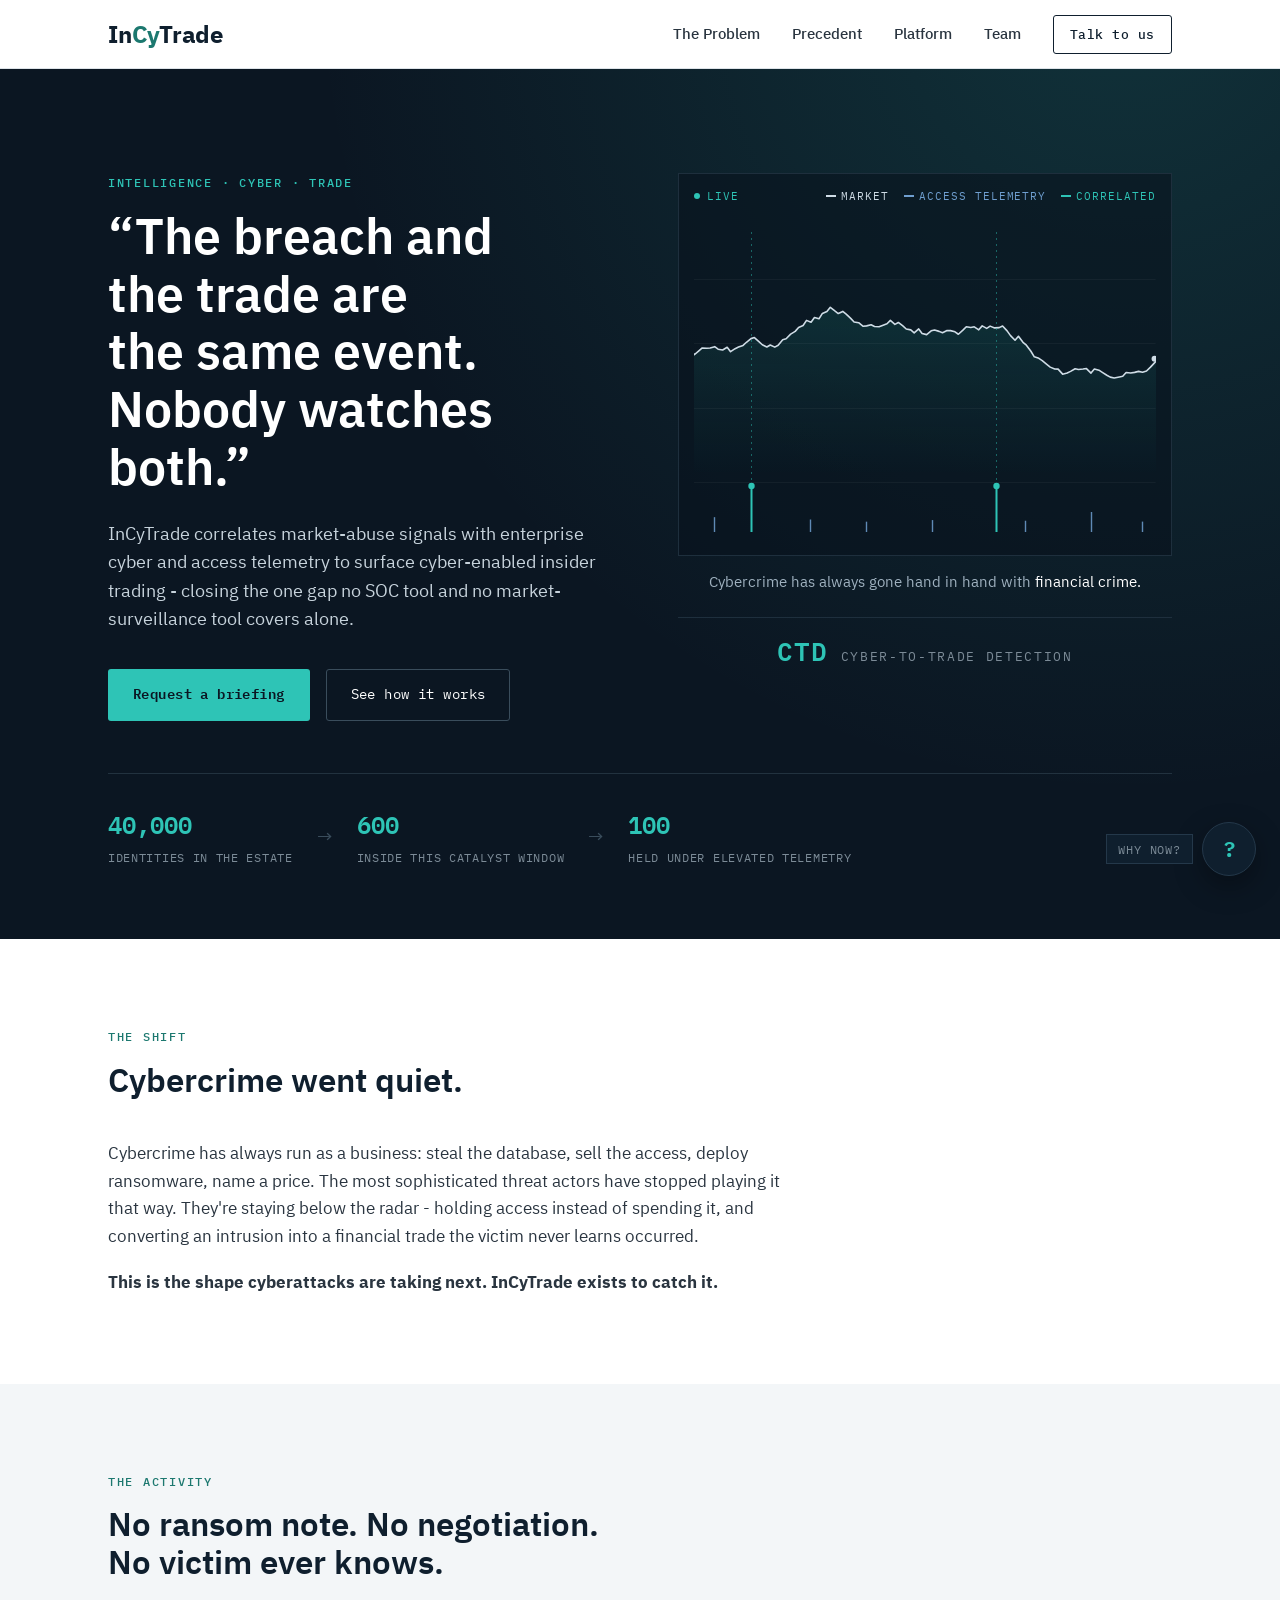
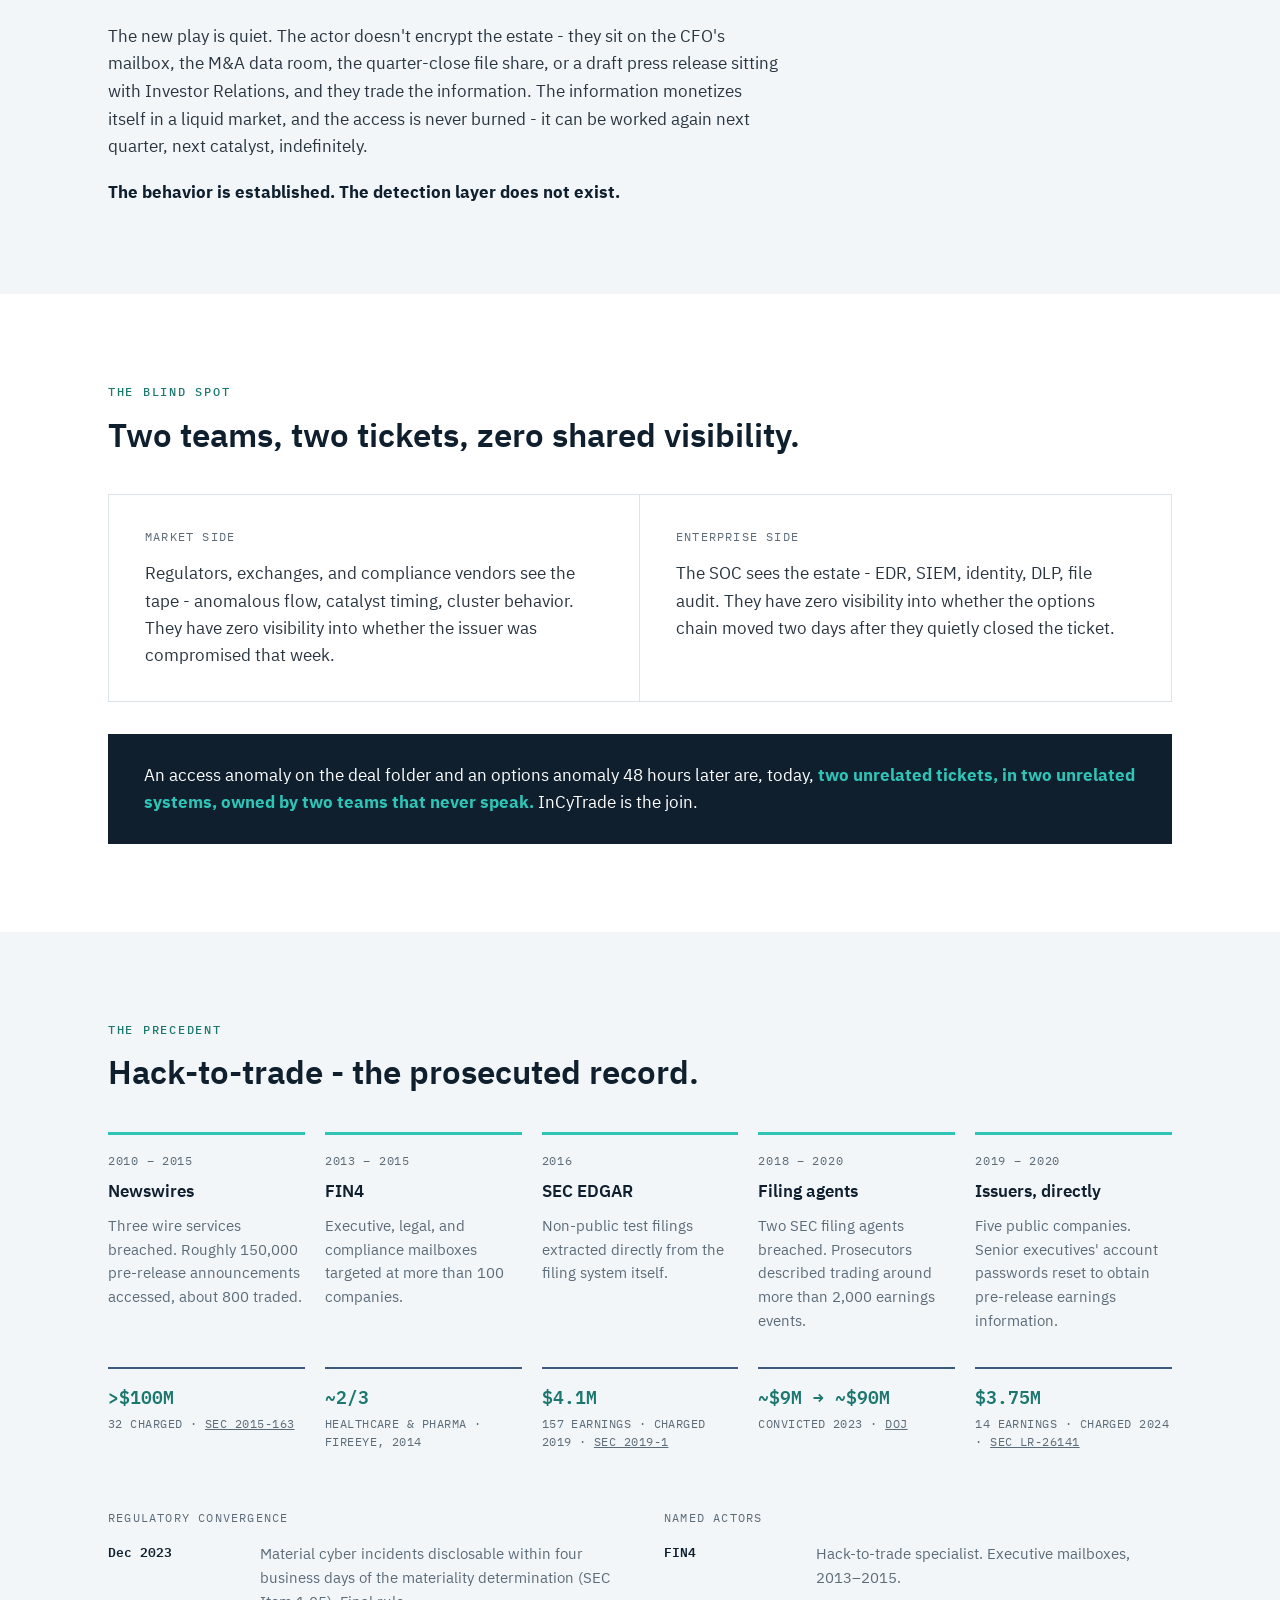
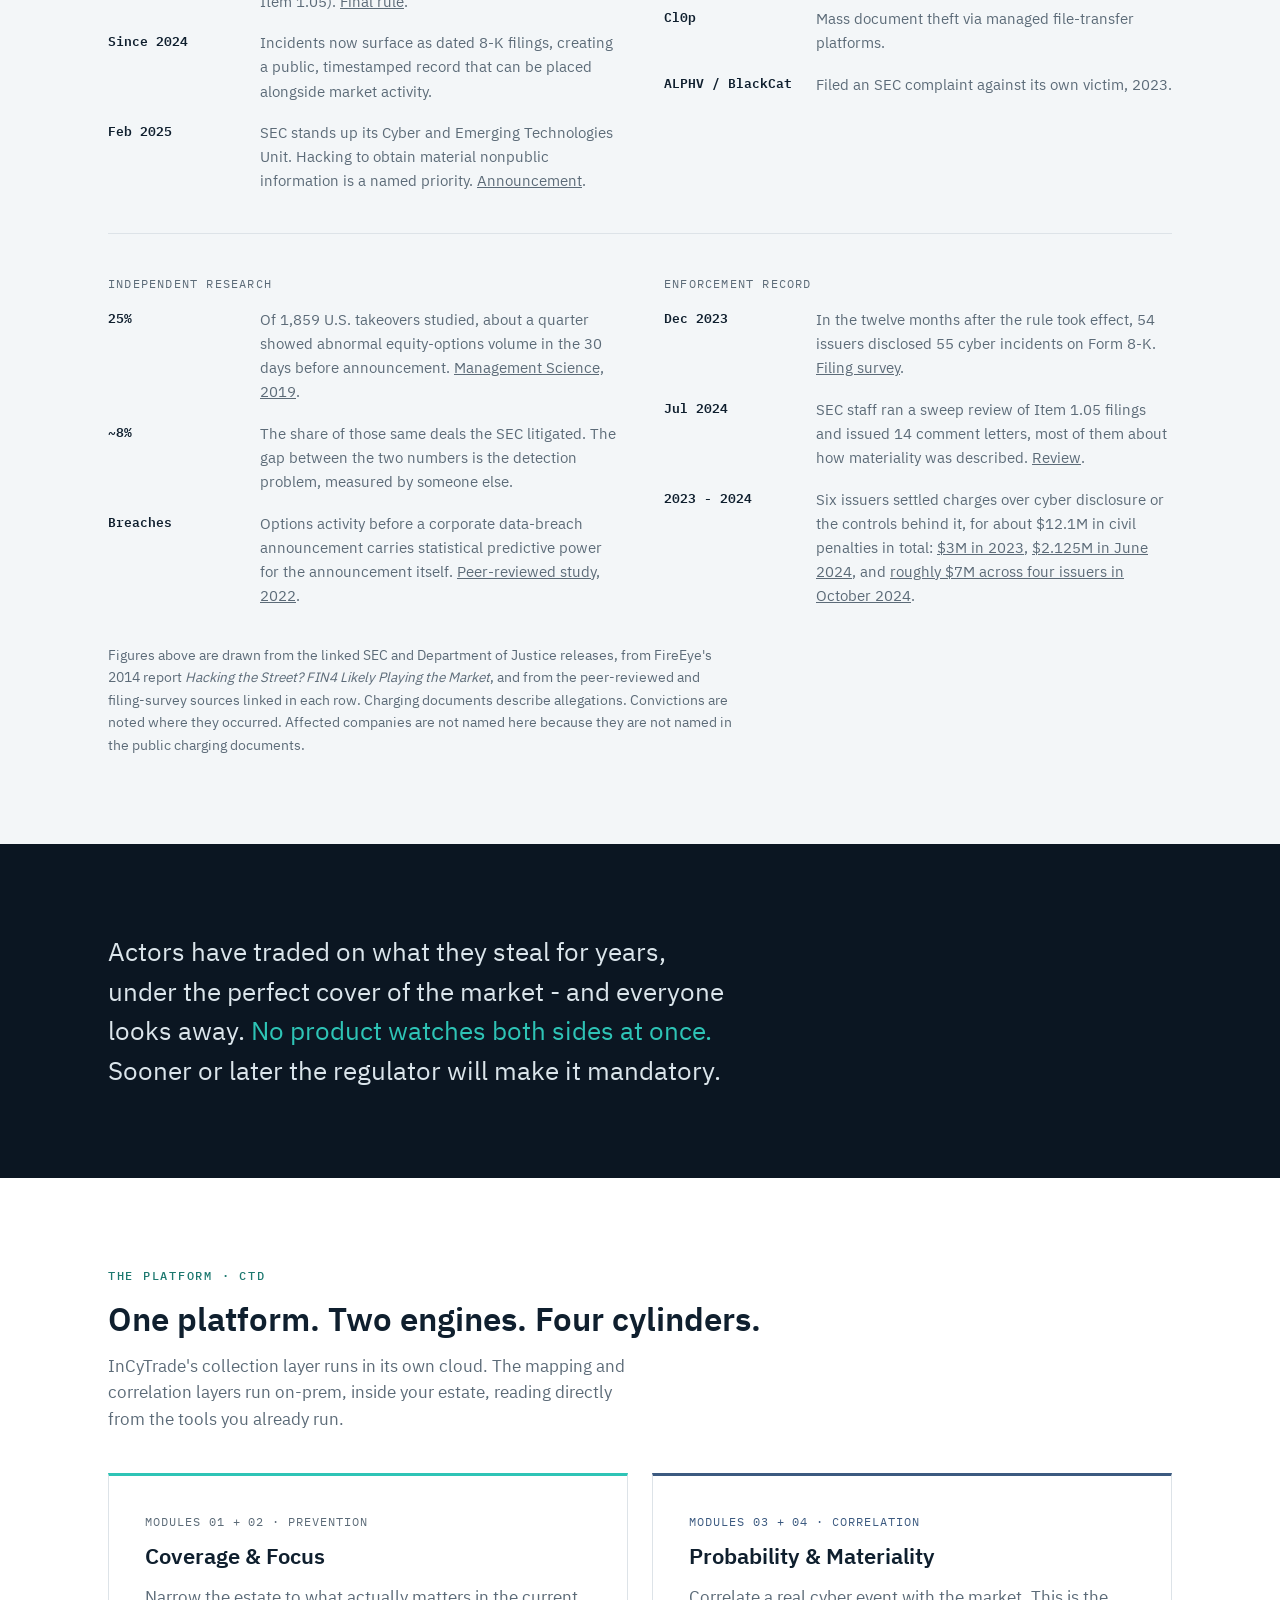
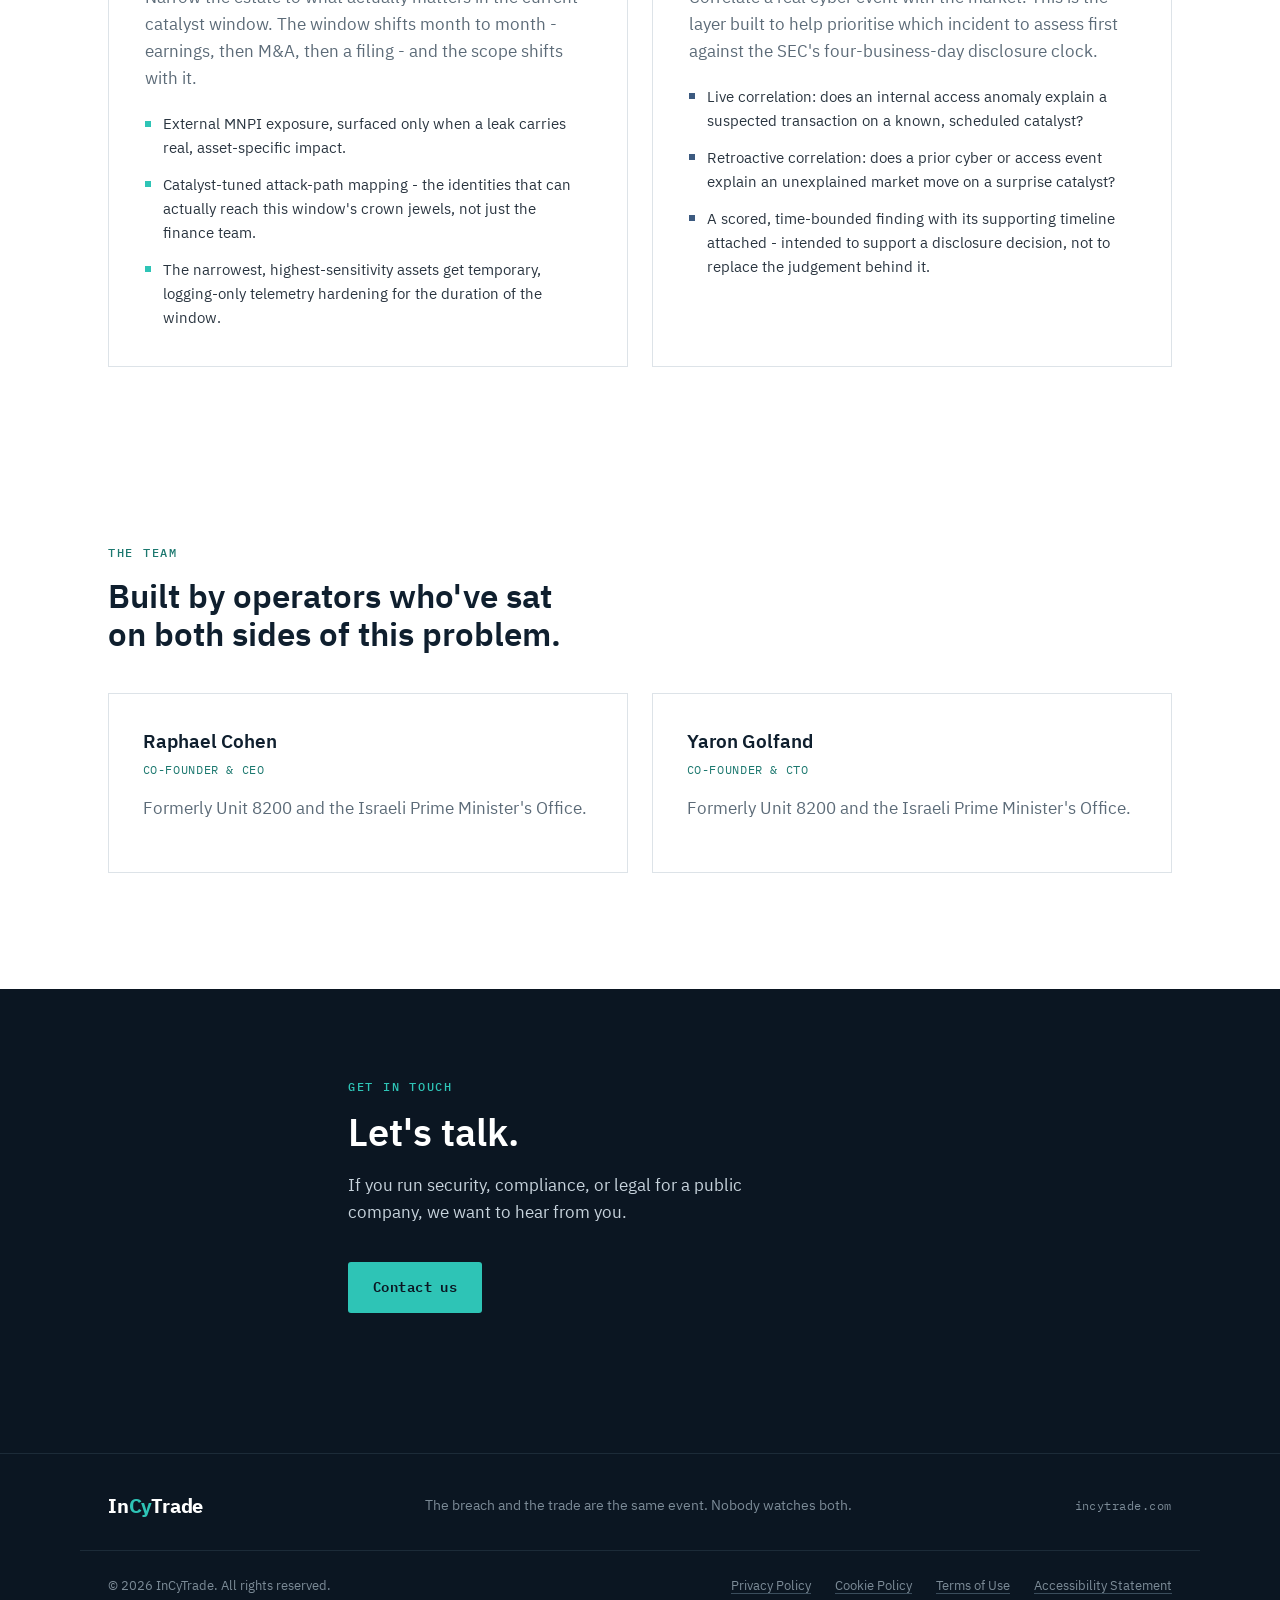
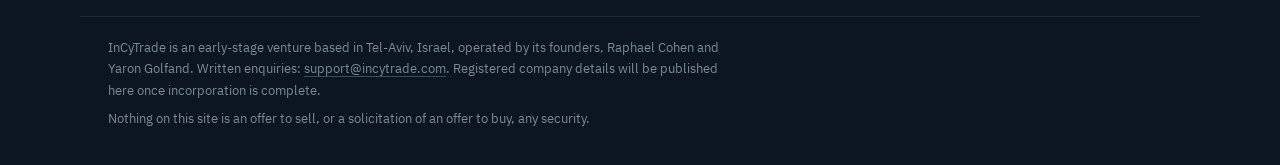
==== commit e25e2f3f: "Introduce CTD as the category" ====
--- a/index.html
+++ b/index.html
@@ -113,6 +113,11 @@
         <canvas class="viz-canvas" id="corrCanvas"></canvas>
       </div>
       <p class="viz-caption">Cybercrime has always gone hand in hand with <span>financial crime.</span></p>
+
+      <div class="category">
+        <span class="category-abbr">CTD</span>
+        <span class="category-full">Cyber-to-Trade Detection</span>
+      </div>
       </div>
       <div class="signal-strip" role="img" aria-label="Illustrative narrowing from 40,000 identities in the estate to 600 inside the current catalyst window to 100 assets held under elevated telemetry">
         <div class="signal-cell">
@@ -271,7 +276,7 @@
   <section class="section" id="product">
     <div class="wrap">
       <div class="section-head">
-        <p class="eyebrow">The Platform</p>
+        <p class="eyebrow">The Platform&nbsp;·&nbsp;CTD</p>
         <h2>One platform. Two engines. Four cylinders.</h2>
         <p class="section-dek">InCyTrade's collection layer runs in its own cloud. The mapping and correlation layers run on-prem, inside your estate, reading directly from the tools you already run.</p>
       </div>
--- a/styles.css
+++ b/styles.css
@@ -1044,7 +1044,6 @@
 .legal-body strong { color: var(--navy-900); }
 
 
-
 .placeholder {
   color: var(--blue-600);
   background: var(--blue-100);
@@ -1285,14 +1284,12 @@
   text-decoration-color: var(--teal-500);
 }
 
-
 /* Second row of evidence blocks under the timeline. */
 .subgrid-row-2 {
   margin-top: 2.5rem;
   padding-top: 2.5rem;
   border-top: 1px solid var(--line-200);
 }
-
 
 /* The consent notice is a compact box in the corner rather than a full-width
    bar, so it never sits on top of the hero figures. */
@@ -1509,3 +1506,52 @@
   .whynow.is-typing .whynow-text::after { animation: none; }
   .whynow-fab:hover { transform: none; }
 }
+
+/* ---- The category ------------------------------------------------------- */
+
+/* Stated once in the hero, under the chart: the short form large enough to
+   remember, the long form small enough not to compete with the headline. */
+/* Centred under the panel and ruled across its full width, so it reads as the
+   panel's caption rather than as a stray label hanging off the left edge. */
+.category {
+  display: flex;
+  align-items: baseline;
+  justify-content: center;
+  flex-wrap: wrap;
+  gap: 0.2rem 0.85rem;
+  width: 100%;
+  margin-top: 1.5rem;
+  padding-top: 1.25rem;
+  border-top: 1px solid #1e2f3d;
+  text-align: center;
+}
+
+.category-abbr {
+  font-family: var(--font-mono);
+  font-size: 1.65rem;
+  font-weight: 600;
+  letter-spacing: 0.02em;
+  color: var(--teal-500);
+  line-height: 1;
+}
+
+.category-full {
+  font-family: var(--font-mono);
+  font-size: 0.8rem;
+  letter-spacing: 0.13em;
+  text-transform: uppercase;
+  color: var(--muted-400);
+}
+
+
+@media (max-width: 700px) {
+  .category {
+    flex-direction: column;
+    align-items: center;
+    gap: 0.35rem;
+    margin-top: 1.35rem;
+    padding-top: 1.1rem;
+  }
+  .category-abbr { font-size: 1.5rem; }
+  .category-full { font-size: 0.74rem; letter-spacing: 0.12em; }
+}
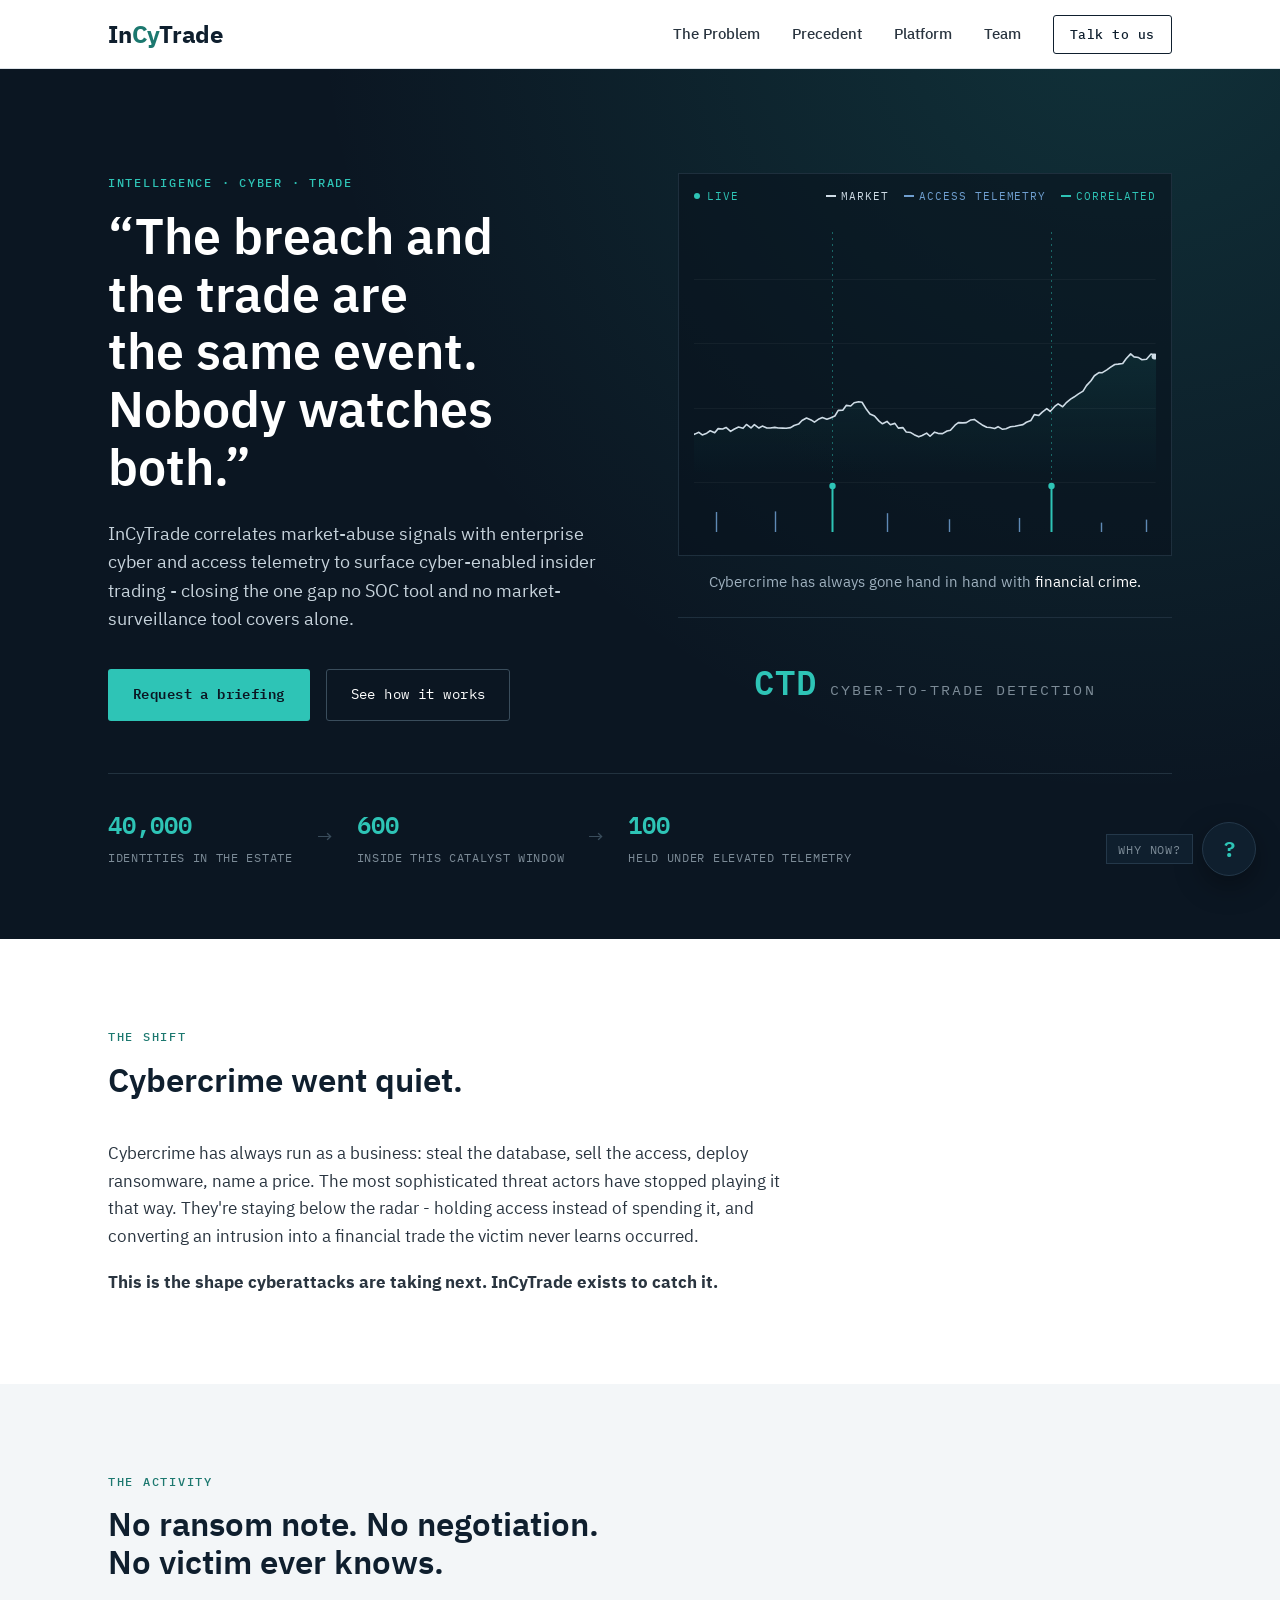
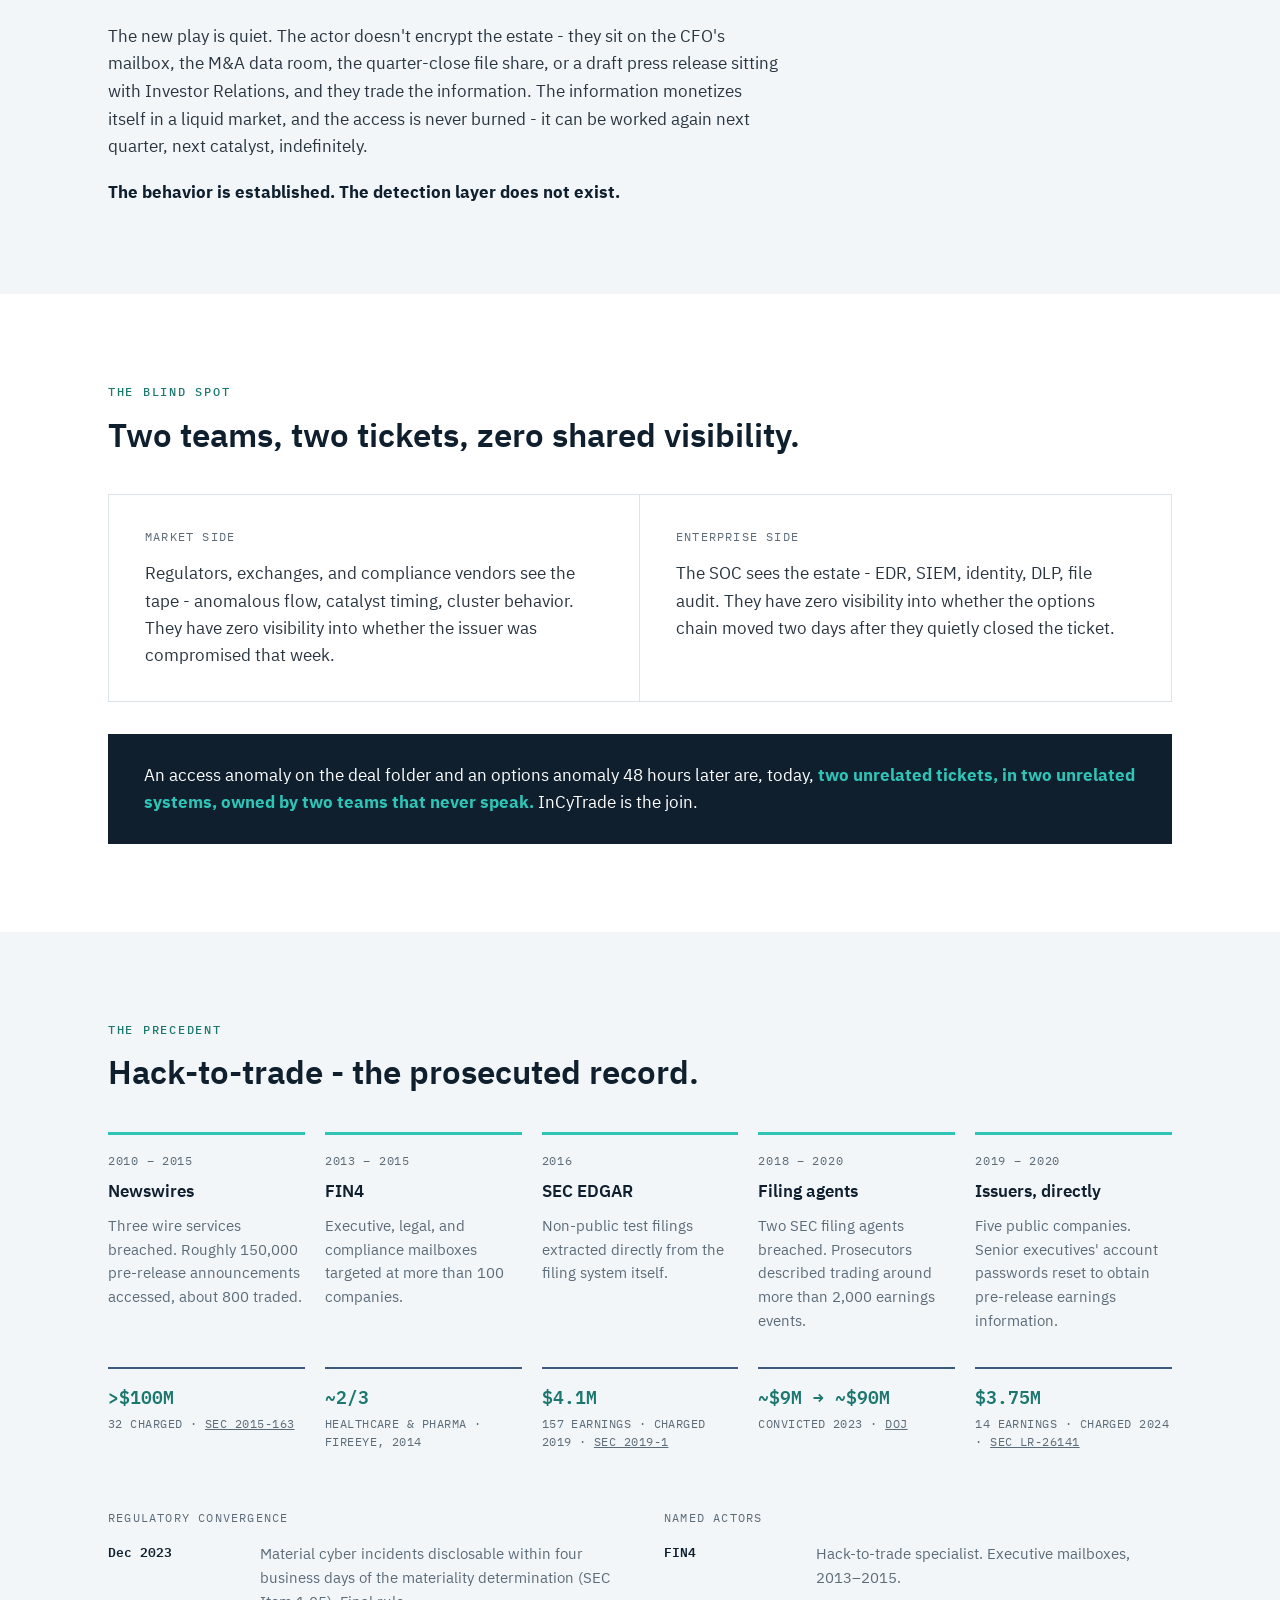
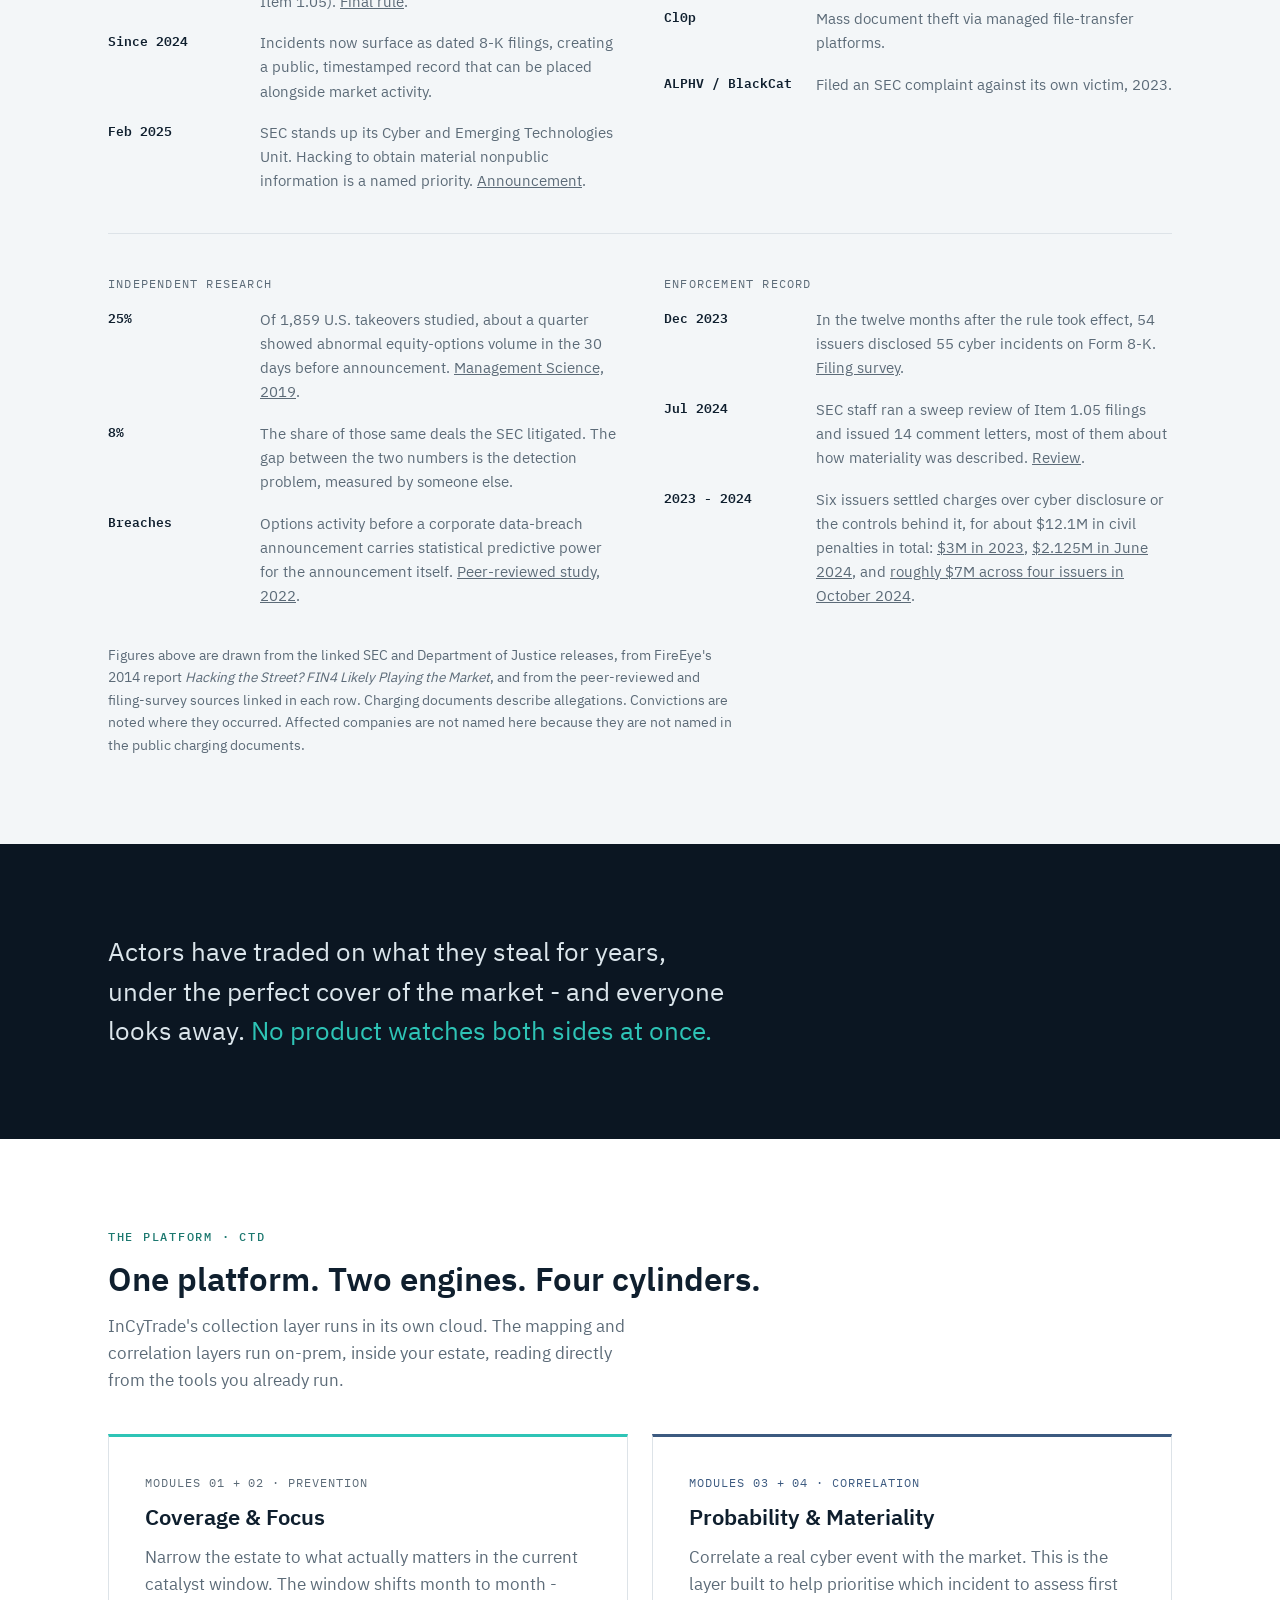
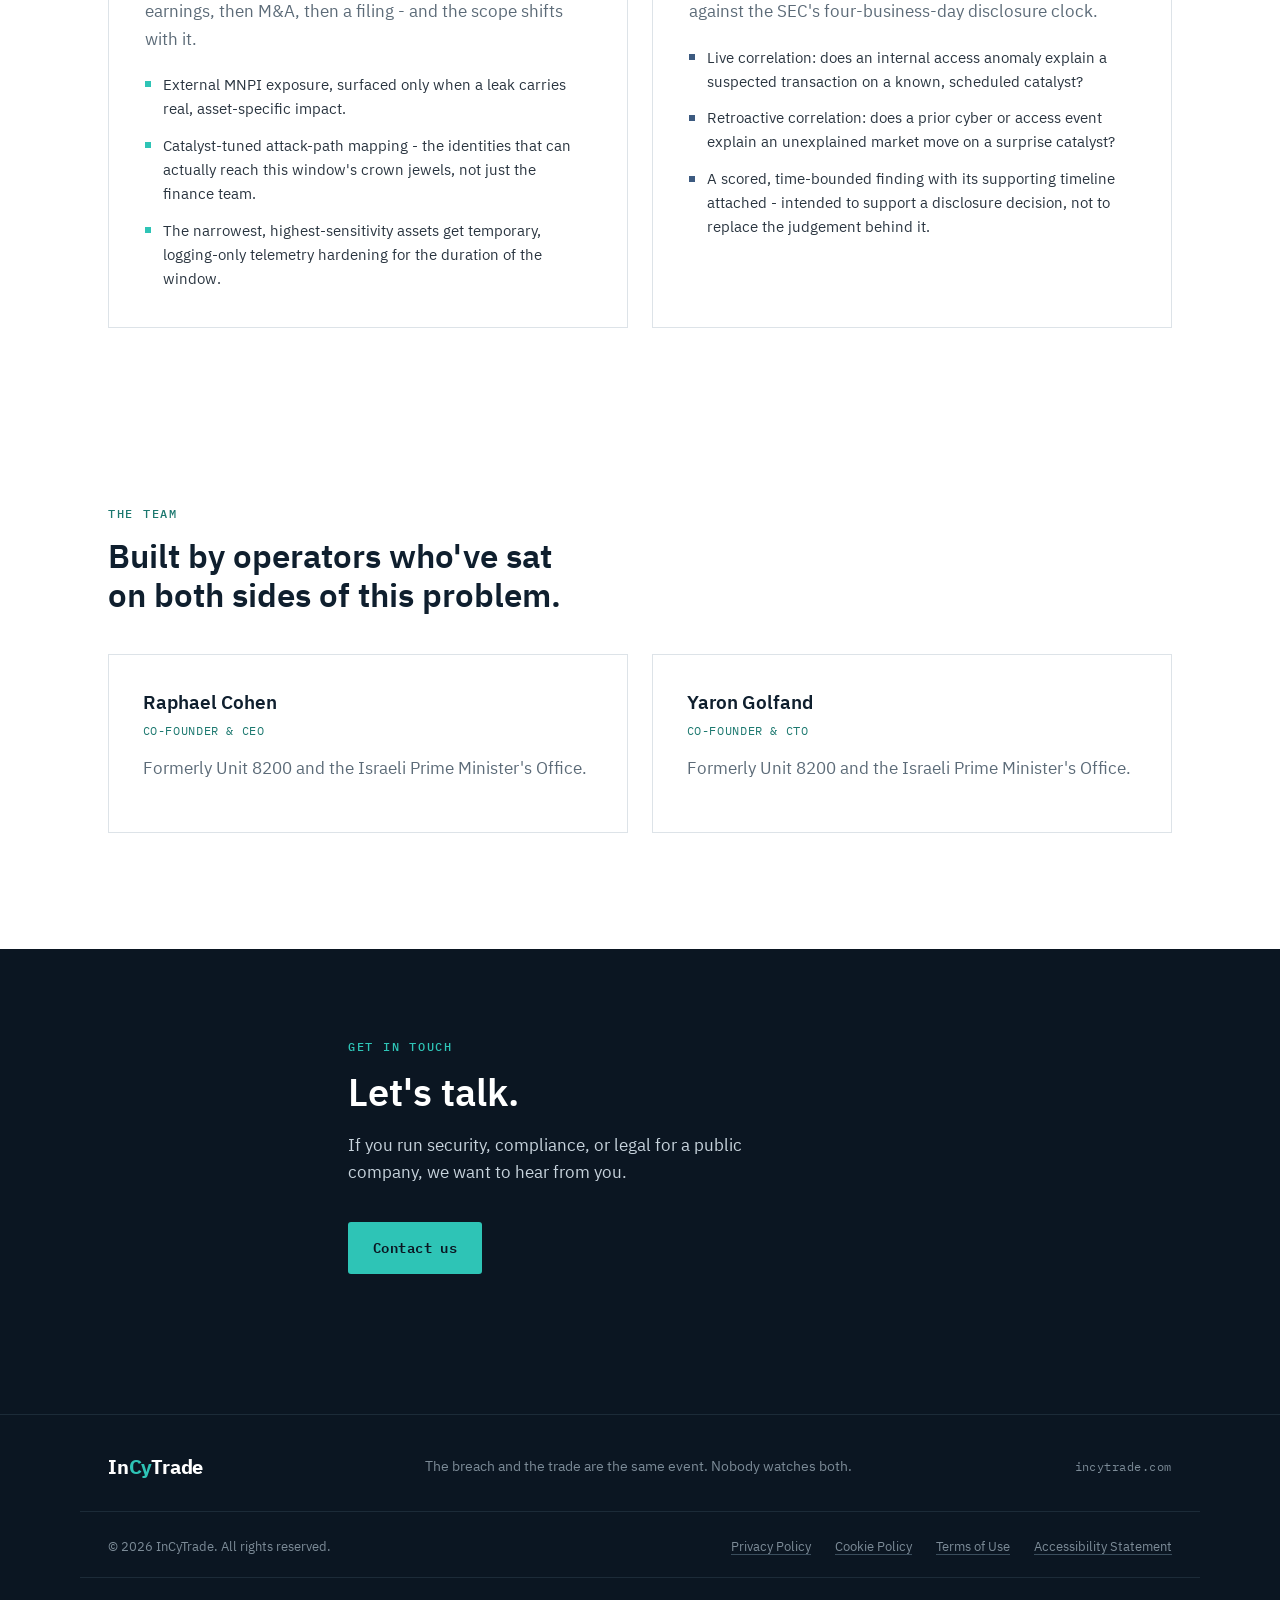
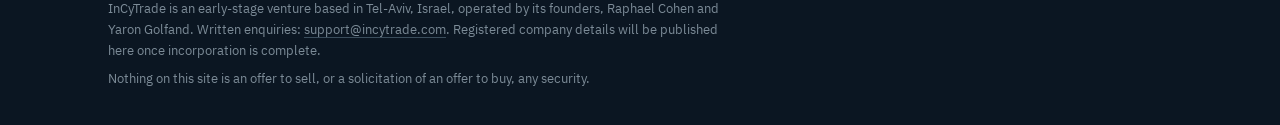
==== commit 2b8d4878: "Enlarge and centre the category block" ====
--- a/index.html
+++ b/index.html
@@ -249,7 +249,7 @@
           <p class="split-label">Independent research</p>
           <dl class="fact-list">
             <div><dt>25%</dt><dd>Of 1,859 U.S. takeovers studied, about a quarter showed abnormal equity-options volume in the 30 days before announcement. <a href="https://pubsonline.informs.org/doi/10.1287/mnsc.2018.3122" rel="noopener">Management Science, 2019</a>.</dd></div>
-            <div><dt>~8%</dt><dd>The share of those same deals the SEC litigated. The gap between the two numbers is the detection problem, measured by someone else.</dd></div>
+            <div><dt>8%</dt><dd>The share of those same deals the SEC litigated. The gap between the two numbers is the detection problem, measured by someone else.</dd></div>
             <div><dt>Breaches</dt><dd>Options activity before a corporate data-breach announcement carries statistical predictive power for the announcement itself. <a href="https://www.sciencedirect.com/science/article/abs/pii/S104402832200076X" rel="noopener">Peer-reviewed study, 2022</a>.</dd></div>
           </dl>
         </div>
@@ -269,7 +269,7 @@
 
   <section class="section band-dark">
     <div class="wrap">
-      <p class="band-quote">Actors have traded on what they steal for years, under the perfect cover of the market - and everyone looks away. <span class="accent-cy-text">No product watches both sides at once.</span> Sooner or later the regulator will make it mandatory.</p>
+      <p class="band-quote">Actors have traded on what they steal for years, under the perfect cover of the market - and everyone looks away. <span class="accent-cy-text">No product watches both sides at once.</span></p>
     </div>
   </section>
 
--- a/styles.css
+++ b/styles.css
@@ -1521,14 +1521,15 @@
   gap: 0.2rem 0.85rem;
   width: 100%;
   margin-top: 1.5rem;
-  padding-top: 1.25rem;
+  padding-top: 3rem;
+  padding-bottom: 1rem;
   border-top: 1px solid #1e2f3d;
   text-align: center;
 }
 
 .category-abbr {
   font-family: var(--font-mono);
-  font-size: 1.65rem;
+  font-size: 2.1rem;
   font-weight: 600;
   letter-spacing: 0.02em;
   color: var(--teal-500);
@@ -1537,8 +1538,8 @@
 
 .category-full {
   font-family: var(--font-mono);
-  font-size: 0.8rem;
-  letter-spacing: 0.13em;
+  font-size: 0.92rem;
+  letter-spacing: 0.14em;
   text-transform: uppercase;
   color: var(--muted-400);
 }
@@ -1550,8 +1551,9 @@
     align-items: center;
     gap: 0.35rem;
     margin-top: 1.35rem;
-    padding-top: 1.1rem;
-  }
-  .category-abbr { font-size: 1.5rem; }
-  .category-full { font-size: 0.74rem; letter-spacing: 0.12em; }
-}
+    padding-top: 1.9rem;
+    padding-bottom: 0.5rem;
+  }
+  .category-abbr { font-size: 1.85rem; }
+  .category-full { font-size: 0.82rem; letter-spacing: 0.13em; }
+}
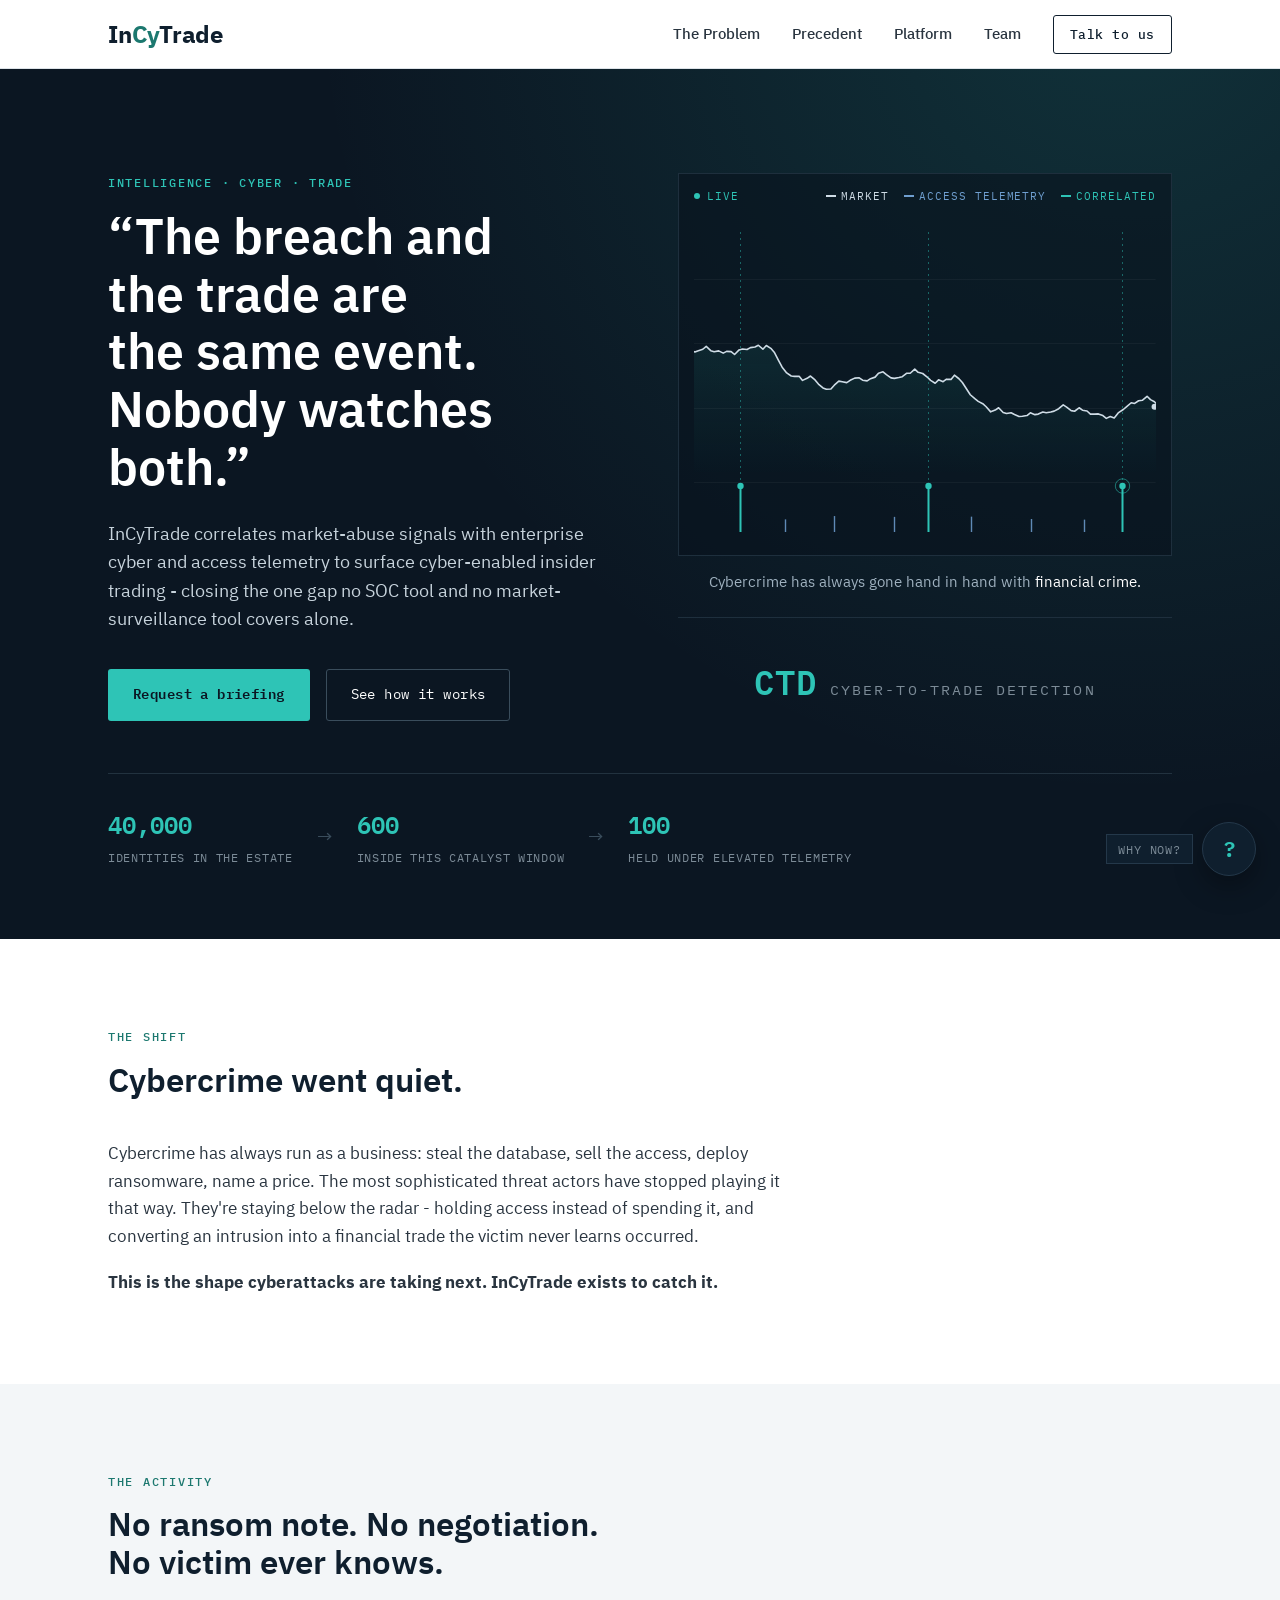
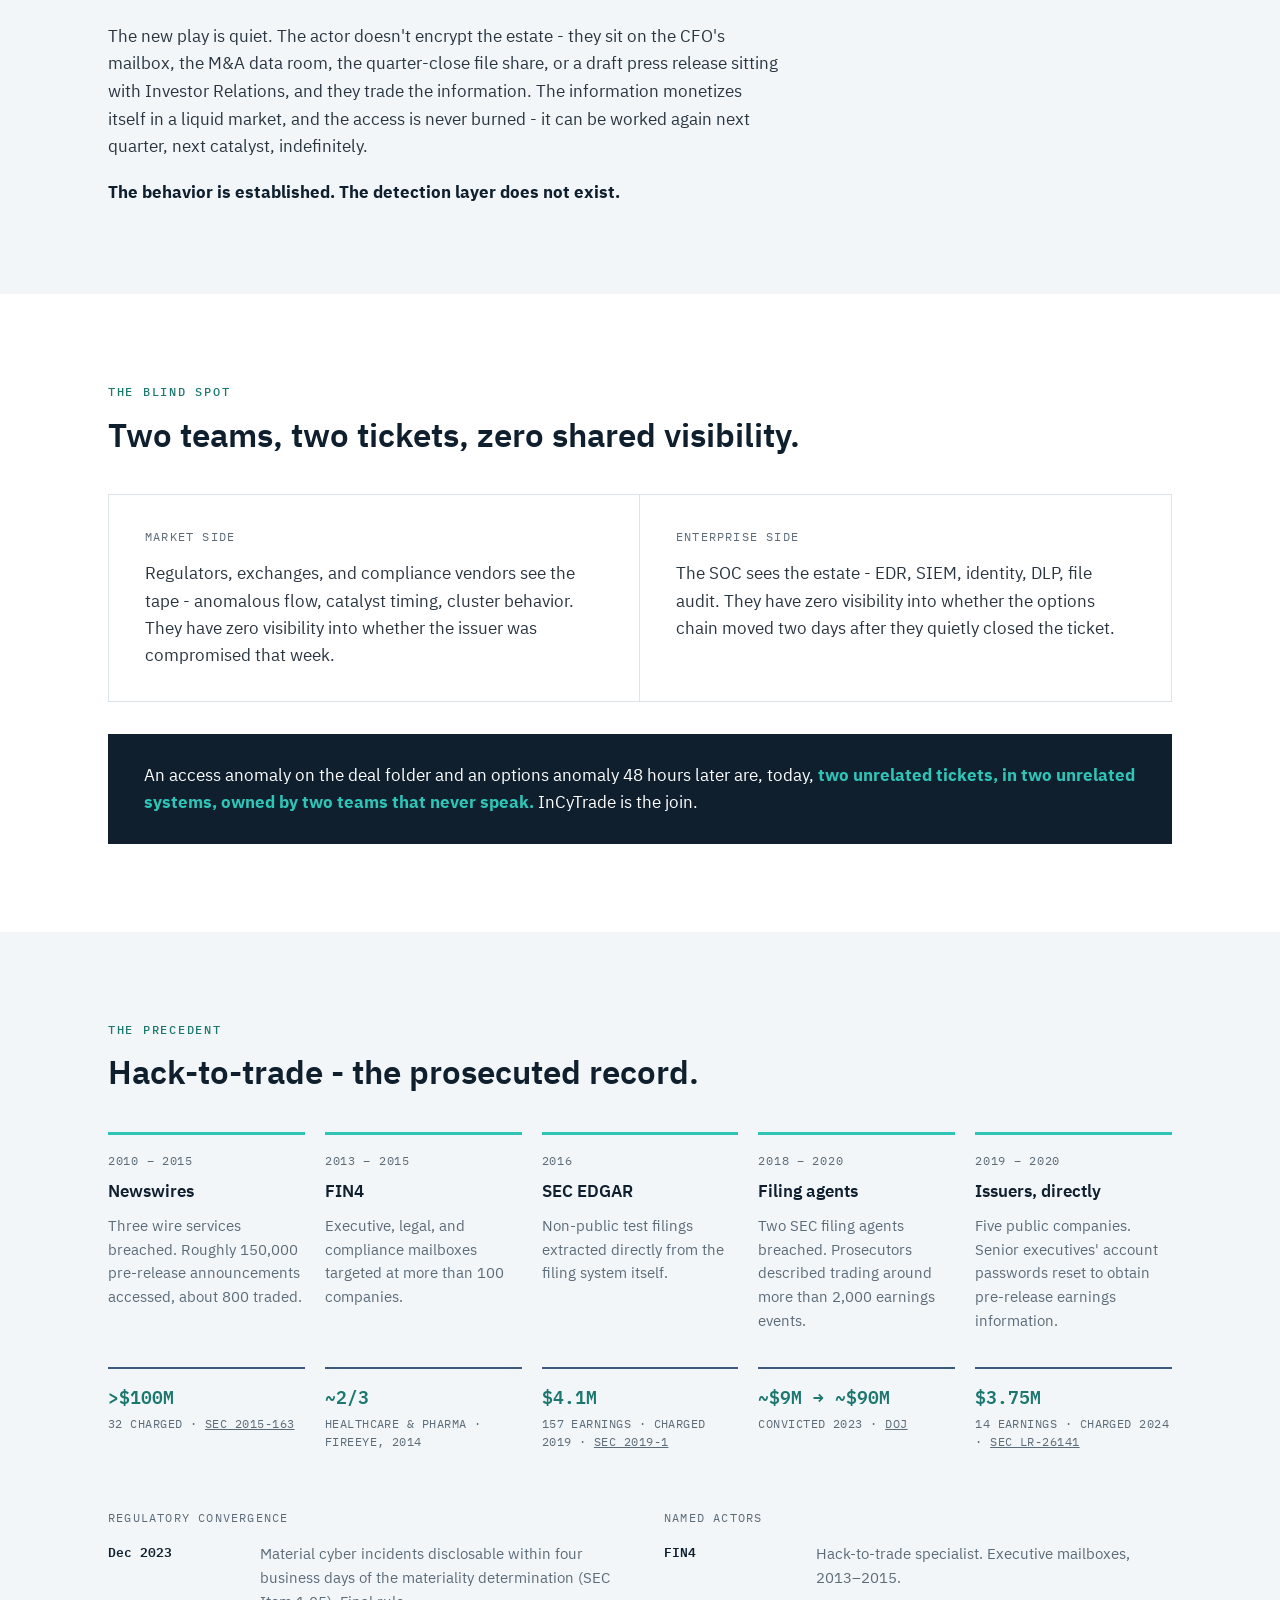
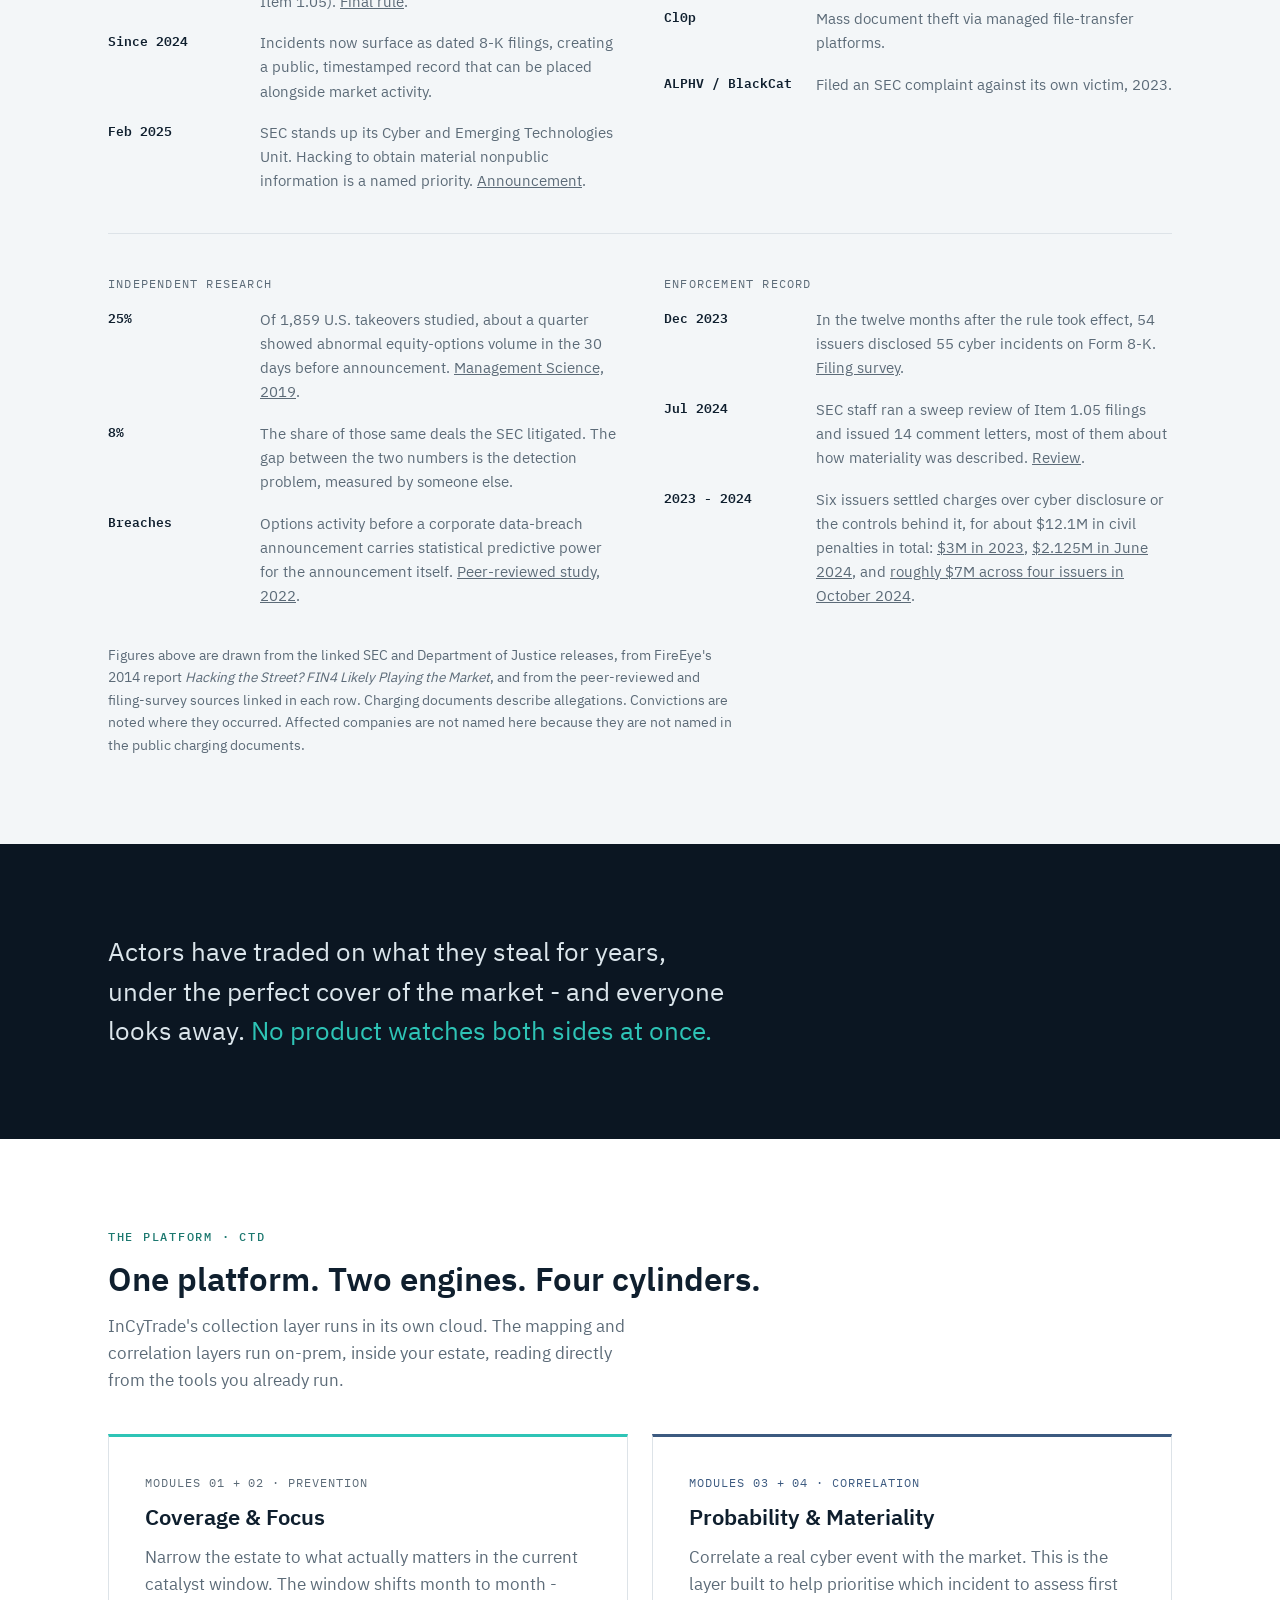
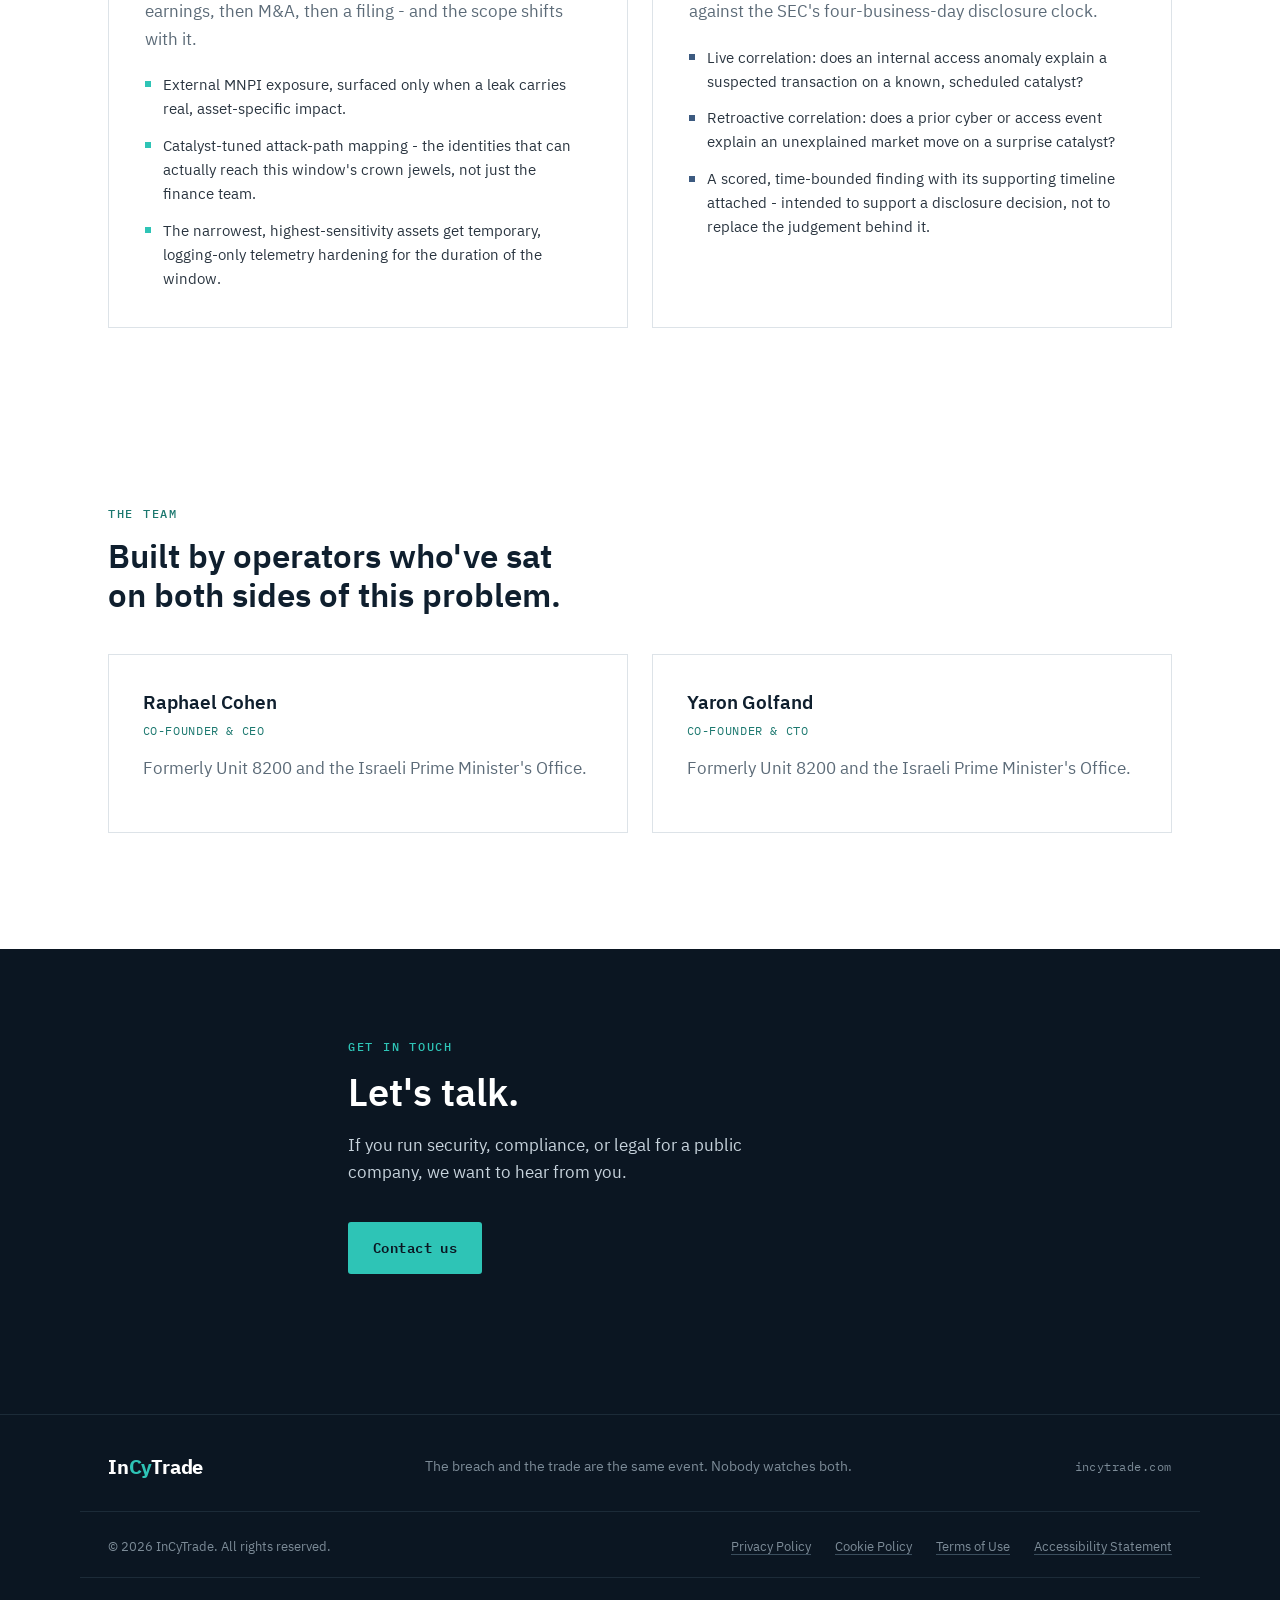
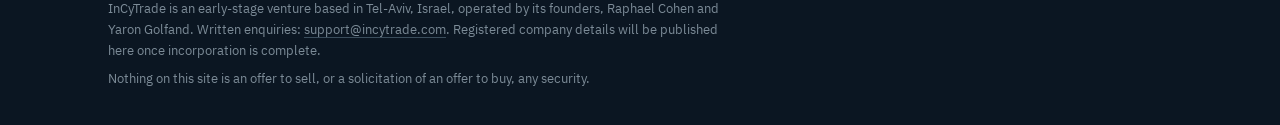
==== commit 9cff10b5: "New social preview card and description" ====
--- a/index.html
+++ b/index.html
@@ -4,20 +4,20 @@
 <meta charset="UTF-8">
 <meta name="viewport" content="width=device-width, initial-scale=1.0">
 <title>InCyTrade - Cyber-Enabled Insider Trading Detection</title>
-<meta name="description" content="InCyTrade correlates market-abuse signals with enterprise cyber and access telemetry to surface cyber-enabled insider trading. The breach and the trade are the same event. Nobody watches both.">
+<meta name="description" content="One platform. Two engines. Four cylinders. We dynamically focus on the assets that truly matter in the current window, and correlate market-abuse signals against thousands of daily alerts to find your breach before it is too late.">
 <link rel="canonical" href="https://incytrade.com/">
 <meta property="og:type" content="website">
 <meta property="og:site_name" content="InCyTrade">
 <meta property="og:url" content="https://incytrade.com/">
 <meta property="og:title" content="InCyTrade - Cyber-Enabled Insider Trading Detection">
-<meta property="og:description" content="InCyTrade correlates market-abuse signals with enterprise cyber and access telemetry to surface cyber-enabled insider trading.">
+<meta property="og:description" content="One platform. Two engines. Four cylinders. We dynamically focus on the assets that truly matter in the current window, and correlate market-abuse signals against thousands of daily alerts to find your breach before it is too late.">
 <meta property="og:image" content="https://incytrade.com/og-image.png">
 <meta property="og:image:width" content="1200">
 <meta property="og:image:height" content="630">
 <meta property="og:image:alt" content="InCyTrade. The breach and the trade are the same event. Nobody watches both.">
 <meta name="twitter:card" content="summary_large_image">
 <meta name="twitter:title" content="InCyTrade - Cyber-Enabled Insider Trading Detection">
-<meta name="twitter:description" content="InCyTrade correlates market-abuse signals with enterprise cyber and access telemetry to surface cyber-enabled insider trading.">
+<meta name="twitter:description" content="One platform. Two engines. Four cylinders. We dynamically focus on the assets that truly matter in the current window, and correlate market-abuse signals against thousands of daily alerts to find your breach before it is too late.">
 <meta name="twitter:image" content="https://incytrade.com/og-image.png">
 <link rel="icon" href="/favicon.svg" type="image/svg+xml">
 <link rel="icon" href="/icon-48.png" sizes="48x48" type="image/png">
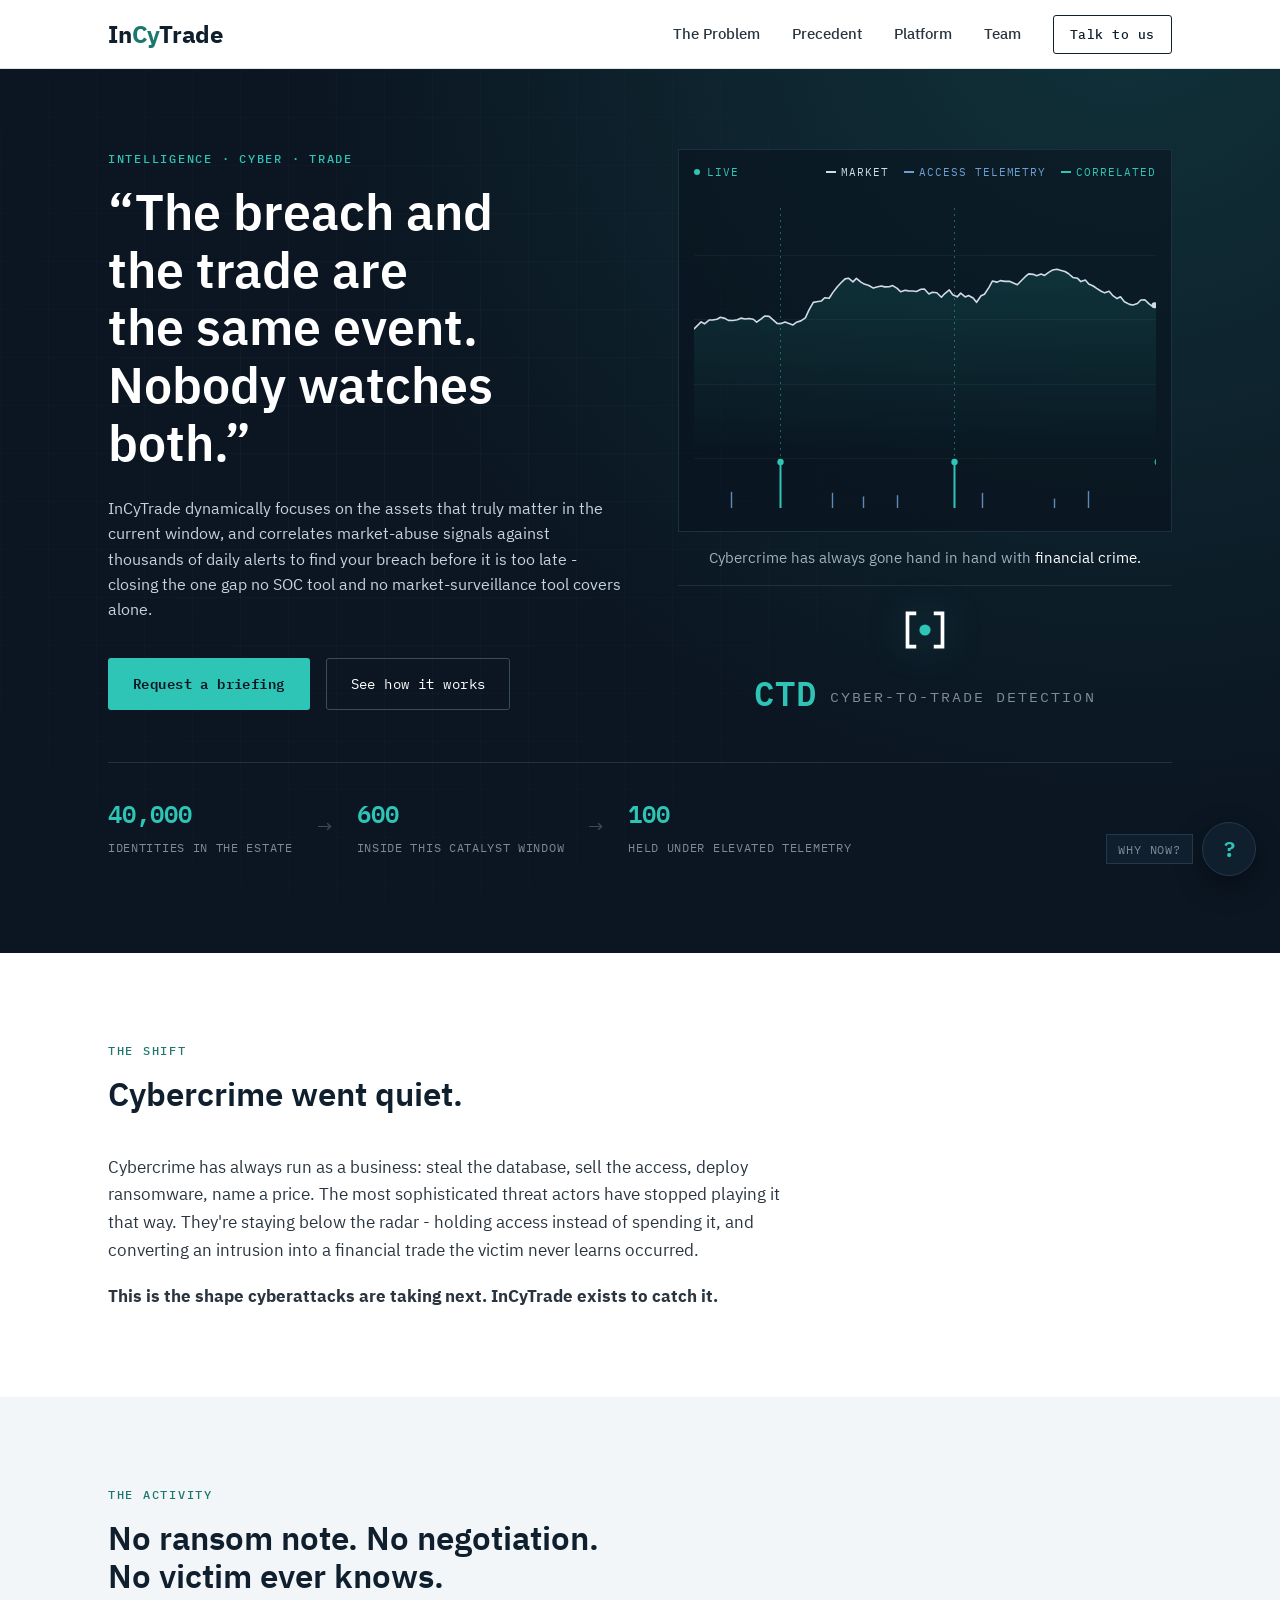
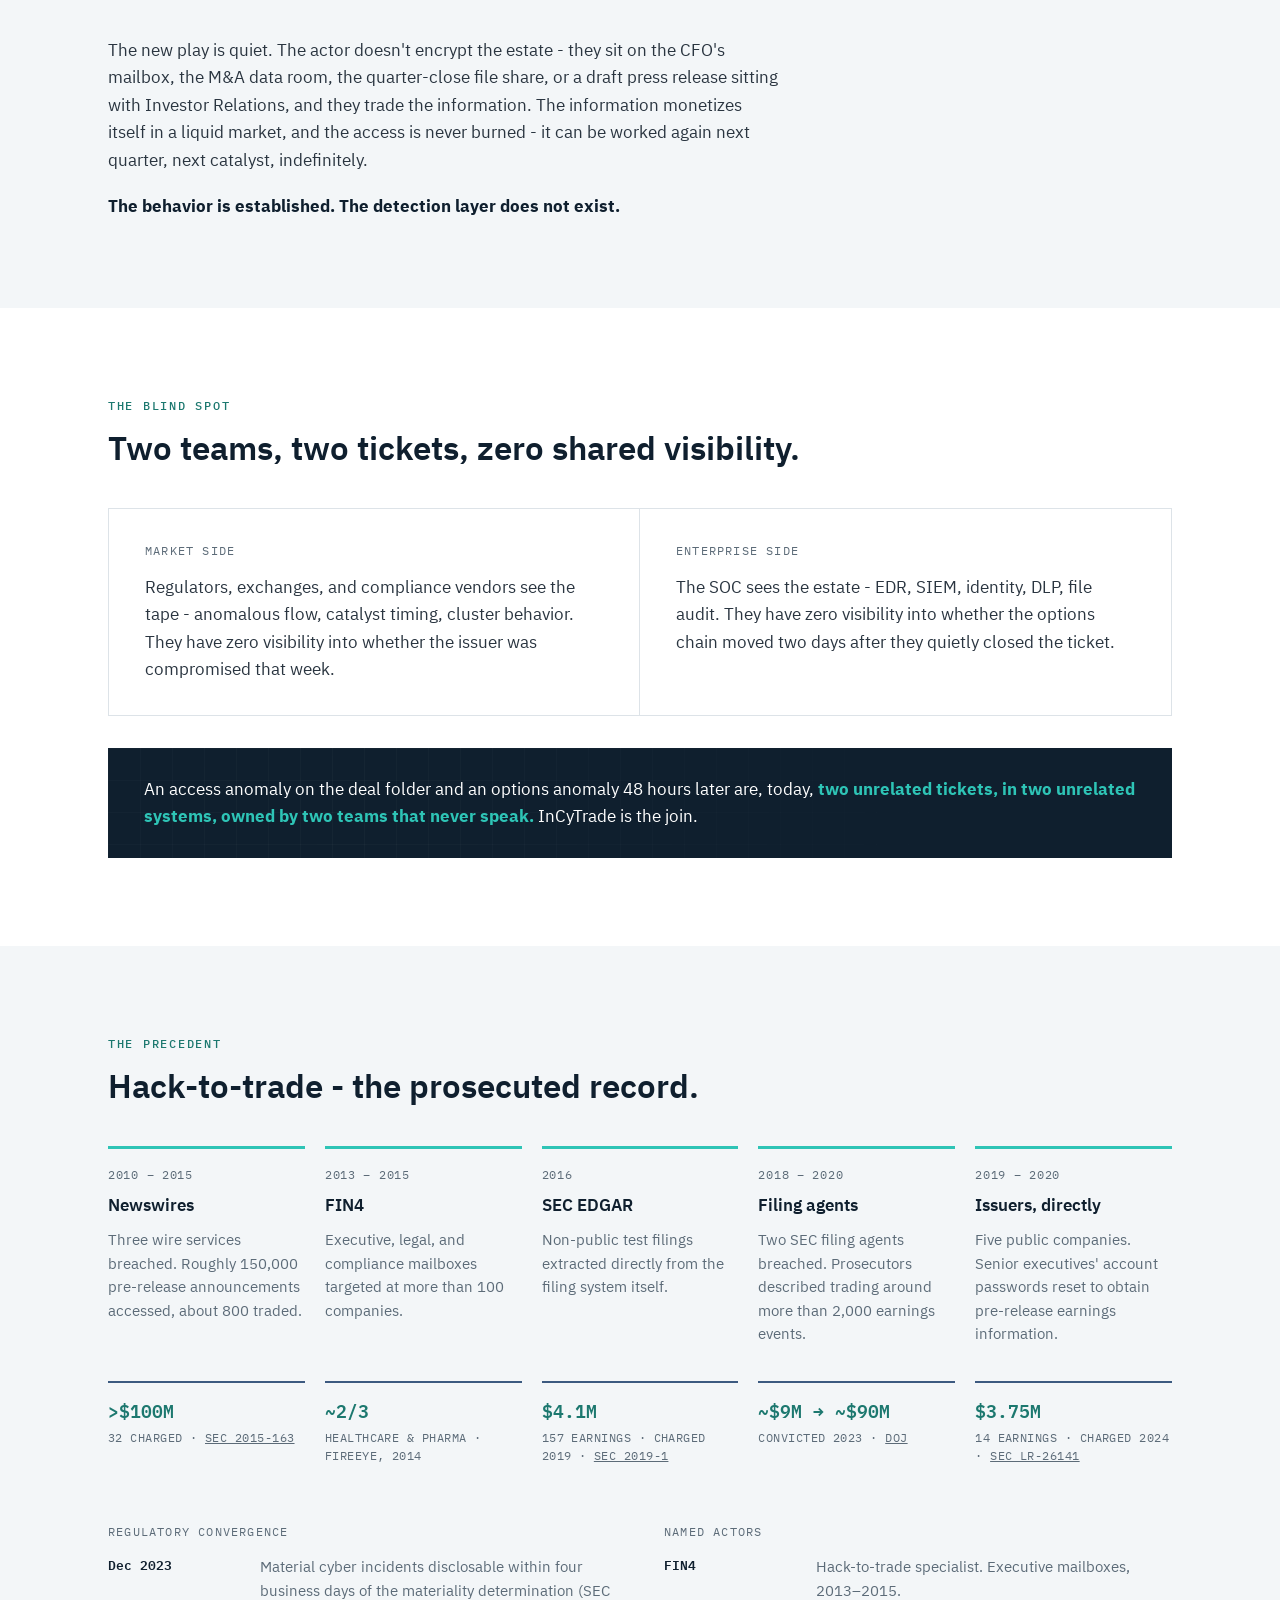
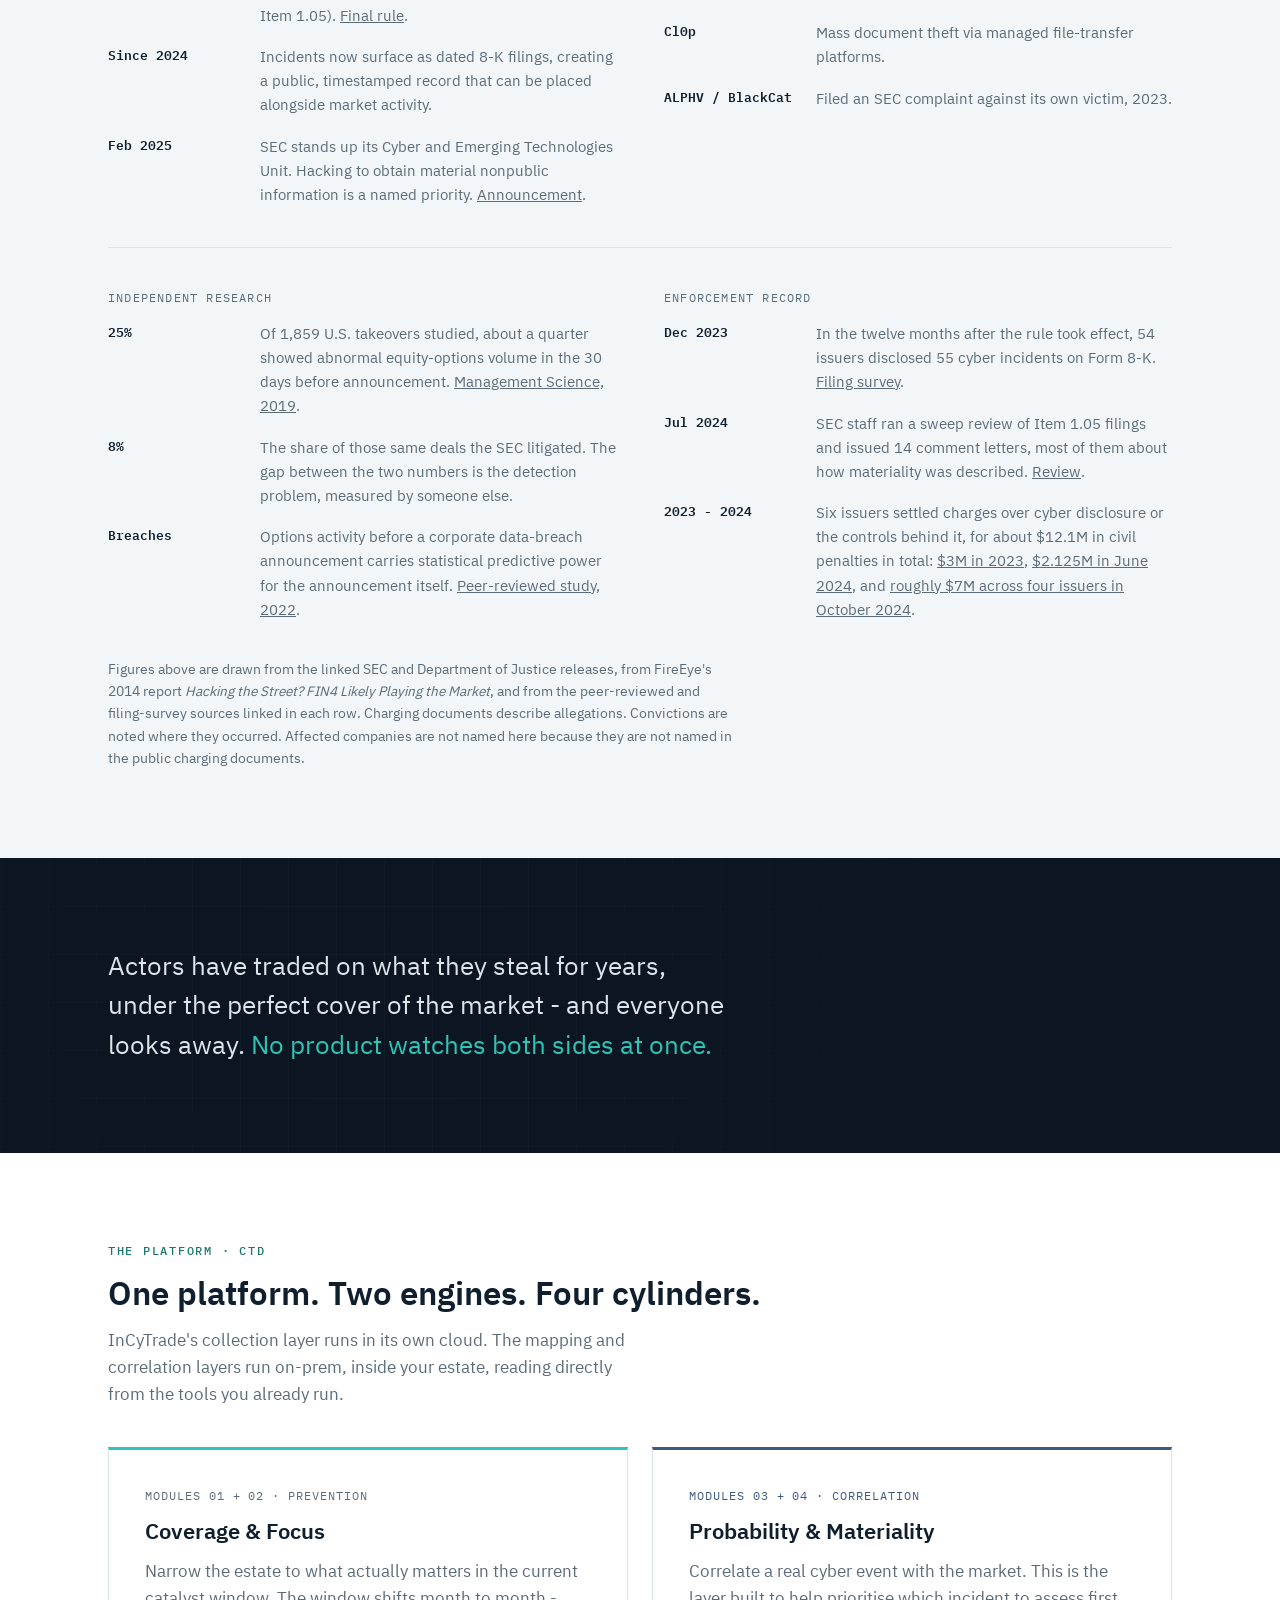
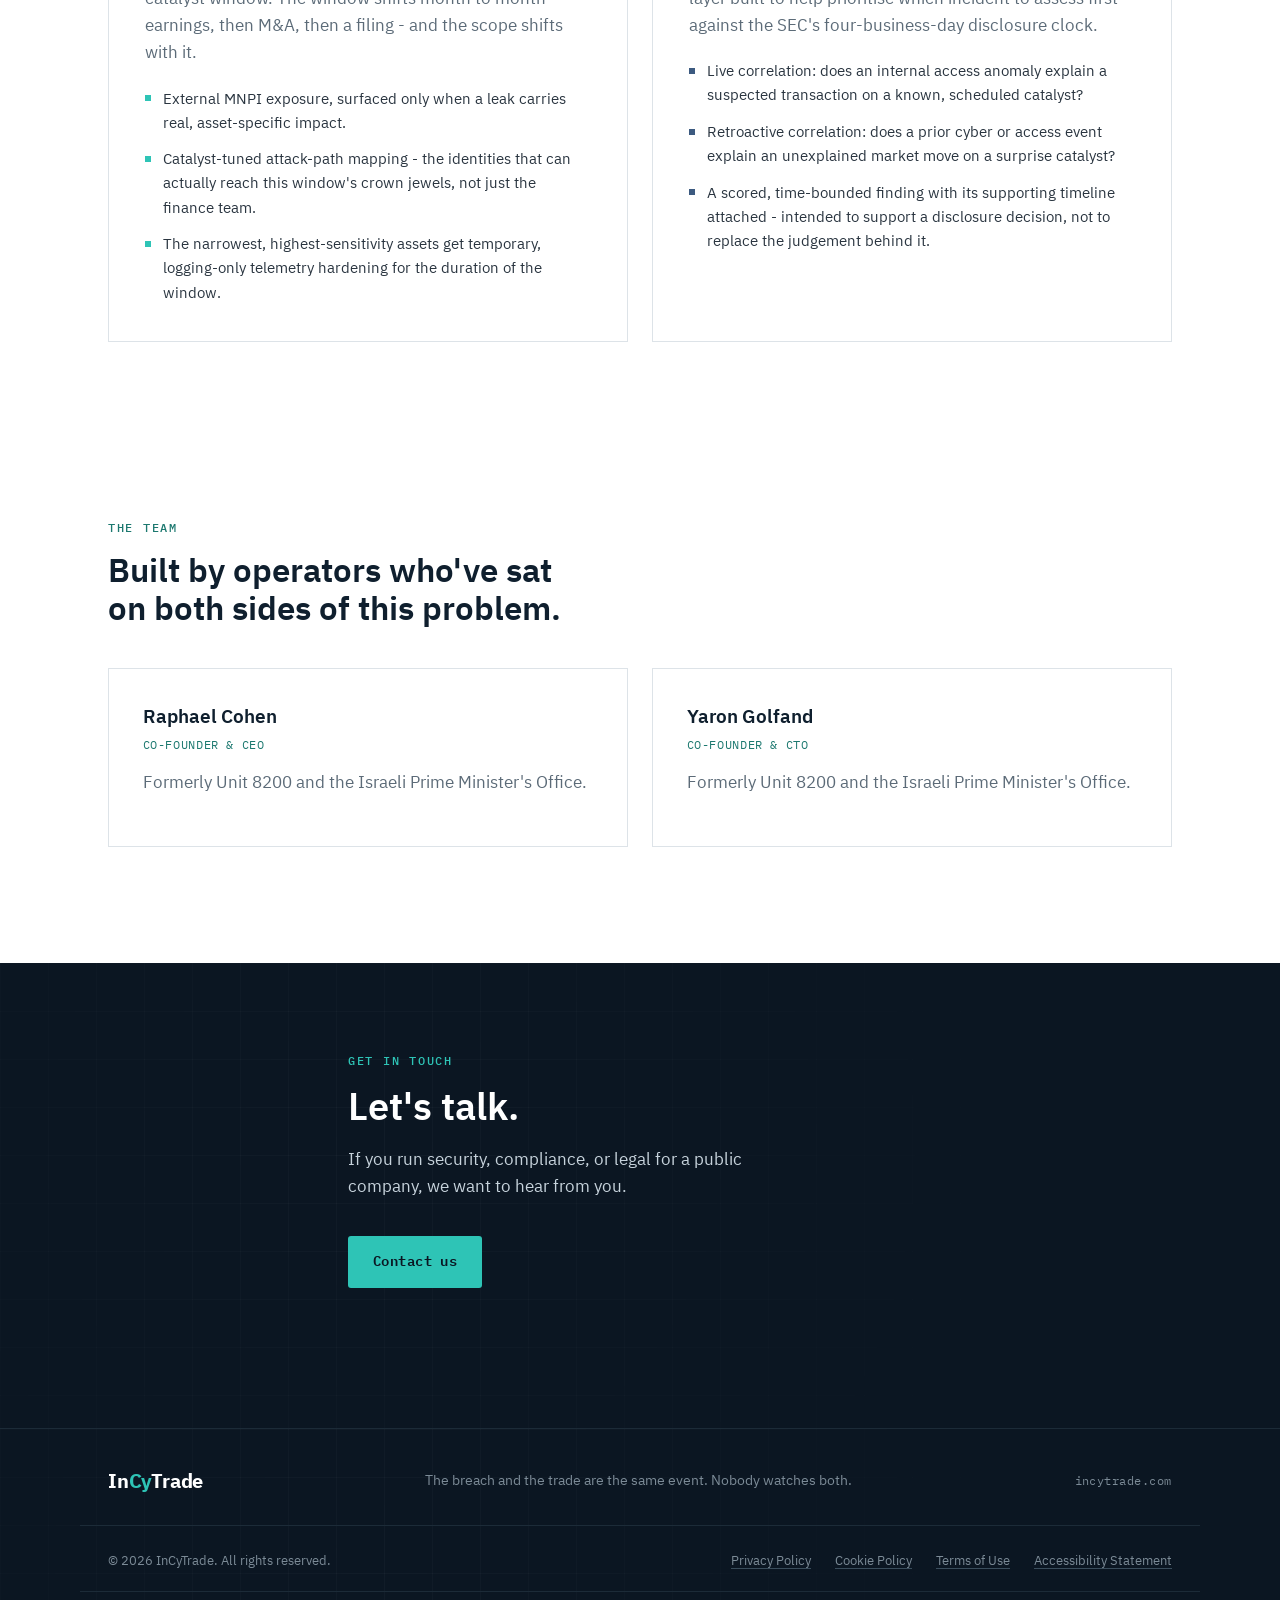
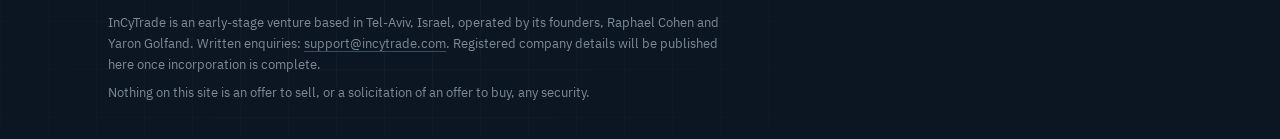
==== commit c2b8eb81: "New copy, mark above CTD, chart detections, grid texture, title and description" ====
--- a/index.html
+++ b/index.html
@@ -3,21 +3,21 @@
 <head>
 <meta charset="UTF-8">
 <meta name="viewport" content="width=device-width, initial-scale=1.0">
-<title>InCyTrade - Cyber-Enabled Insider Trading Detection</title>
-<meta name="description" content="One platform. Two engines. Four cylinders. We dynamically focus on the assets that truly matter in the current window, and correlate market-abuse signals against thousands of daily alerts to find your breach before it is too late.">
+<title>InCyTrade - Cyber to Trade Detection</title>
+<meta name="description" content="We dynamically focus on the assets that truly matter in the current window, and correlate market-abuse signals against thousands of daily alerts to find your breach before it is too late.">
 <link rel="canonical" href="https://incytrade.com/">
 <meta property="og:type" content="website">
 <meta property="og:site_name" content="InCyTrade">
 <meta property="og:url" content="https://incytrade.com/">
-<meta property="og:title" content="InCyTrade - Cyber-Enabled Insider Trading Detection">
-<meta property="og:description" content="One platform. Two engines. Four cylinders. We dynamically focus on the assets that truly matter in the current window, and correlate market-abuse signals against thousands of daily alerts to find your breach before it is too late.">
+<meta property="og:title" content="InCyTrade - Cyber to Trade Detection">
+<meta property="og:description" content="We dynamically focus on the assets that truly matter in the current window, and correlate market-abuse signals against thousands of daily alerts to find your breach before it is too late.">
 <meta property="og:image" content="https://incytrade.com/og-image.png">
 <meta property="og:image:width" content="1200">
 <meta property="og:image:height" content="630">
 <meta property="og:image:alt" content="InCyTrade. The breach and the trade are the same event. Nobody watches both.">
 <meta name="twitter:card" content="summary_large_image">
-<meta name="twitter:title" content="InCyTrade - Cyber-Enabled Insider Trading Detection">
-<meta name="twitter:description" content="One platform. Two engines. Four cylinders. We dynamically focus on the assets that truly matter in the current window, and correlate market-abuse signals against thousands of daily alerts to find your breach before it is too late.">
+<meta name="twitter:title" content="InCyTrade - Cyber to Trade Detection">
+<meta name="twitter:description" content="We dynamically focus on the assets that truly matter in the current window, and correlate market-abuse signals against thousands of daily alerts to find your breach before it is too late.">
 <meta name="twitter:image" content="https://incytrade.com/og-image.png">
 <link rel="icon" href="/favicon.svg" type="image/svg+xml">
 <link rel="icon" href="/icon-48.png" sizes="48x48" type="image/png">
@@ -89,7 +89,7 @@
       <div class="hero-copy">
         <p class="eyebrow eyebrow-on-dark">Intelligence&nbsp;·&nbsp;Cyber&nbsp;·&nbsp;Trade</p>
         <h1 class="hero-quote">&ldquo;The breach and the trade are the same event. <br>Nobody watches both.&rdquo;</h1>
-        <p class="hero-sub">InCyTrade correlates market-abuse signals with enterprise cyber and access telemetry to surface cyber-enabled insider trading - closing the one gap no SOC tool and no market-surveillance tool covers alone.</p>
+        <p class="hero-sub">InCyTrade dynamically focuses on the assets that truly matter in the current window, and correlates market-abuse signals against thousands of daily alerts to find your breach before it is too late - closing the one gap no SOC tool and no market-surveillance tool covers alone.</p>
       </div>
 
       <div class="hero-ctas">
@@ -115,8 +115,14 @@
       <p class="viz-caption">Cybercrime has always gone hand in hand with <span>financial crime.</span></p>
 
       <div class="category">
-        <span class="category-abbr">CTD</span>
-        <span class="category-full">Cyber-to-Trade Detection</span>
+        <svg class="category-mark" viewBox="0 0 64 64" aria-hidden="true" focusable="false">
+          <g fill="none" stroke="currentColor" stroke-width="4.2"><path d="M22 13H12v38h10"/><path d="M42 13h10v38H42"/></g>
+          <circle cx="32" cy="32" r="6.4" fill="var(--teal-500)"/>
+        </svg>
+        <span class="category-names">
+          <span class="category-abbr">CTD</span>
+          <span class="category-full">Cyber-to-Trade Detection</span>
+        </span>
       </div>
       </div>
       <div class="signal-strip" role="img" aria-label="Illustrative narrowing from 40,000 identities in the estate to 600 inside the current catalyst window to 100 assets held under elevated telemetry">
--- a/styles.css
+++ b/styles.css
@@ -209,7 +209,7 @@
   background-image:
     radial-gradient(circle at 88% -10%, rgba(46, 196, 182, 0.16), transparent 55%);
   color: var(--paper-0);
-  padding: 6.5rem 0 4.5rem;
+  padding: 5rem 0 6rem;
 }
 
 /* On a phone the desktop rhythm reads as dead space rather than air: the
@@ -391,7 +391,7 @@
 
 .hero-sub {
   max-width: 62ch;
-  font-size: 1.1rem;
+  font-size: 0.98rem;
   color: #c7d3dc;
   margin-bottom: 2.25rem;
 }
@@ -1391,11 +1391,32 @@
 .whynow.is-open .whynow-teaser { opacity: 0; }
 
 .whynow-panel {
+  position: relative;
   width: 360px;
   max-width: calc(100vw - 3rem);
   background: var(--navy-950);
   border: 1px solid #24384a;
   box-shadow: 0 18px 44px rgba(0, 0, 0, 0.45);
+}
+
+/* the same squares as the rest of the dark surfaces, on a tighter pitch so
+   they read inside a small panel. The launcher circle stays plain. */
+.whynow-panel::before {
+  content: "";
+  position: absolute;
+  inset: 0;
+  pointer-events: none;
+  background-image:
+    linear-gradient(rgba(255, 255, 255, 0.028) 1px, transparent 1px),
+    linear-gradient(90deg, rgba(255, 255, 255, 0.028) 1px, transparent 1px);
+  background-size: 32px 32px;
+  -webkit-mask-image: radial-gradient(circle at 28% 38%, #000 0%, transparent 80%);
+  mask-image: radial-gradient(circle at 28% 38%, #000 0%, transparent 80%);
+}
+
+.whynow-panel > * {
+  position: relative;
+  z-index: 1;
 }
 
 .whynow-panel[hidden] { display: none; }
@@ -1515,16 +1536,45 @@
    panel's caption rather than as a stray label hanging off the left edge. */
 .category {
   display: flex;
-  align-items: baseline;
+  flex-direction: column;
+  align-items: center;
+  justify-content: center;
+  gap: 1.15rem;
+  width: 100%;
+  margin-top: 1rem;
+  padding-top: 1rem;
+  padding-bottom: 0;
+  border-top: 1px solid #1e2f3d;
+  text-align: center;
+}
+
+.category-mark {
+  width: 56px;
+  height: 56px;
+  color: var(--paper-0);
+  filter: drop-shadow(0 0 18px rgba(46, 196, 182, 0.3));
+}
+
+.category-mark circle {
+  transform-origin: 32px 32px;
+  animation: mark-blink 0.9s ease-in-out infinite;
+}
+
+@keyframes mark-blink {
+  0%, 100% { opacity: 1; transform: scale(1); }
+  50% { opacity: 0.2; transform: scale(1.45); }
+}
+
+@media (prefers-reduced-motion: reduce) {
+  .category-mark circle { animation: none; }
+}
+
+.category-names {
+  display: flex;
+  align-items: center;
   justify-content: center;
   flex-wrap: wrap;
   gap: 0.2rem 0.85rem;
-  width: 100%;
-  margin-top: 1.5rem;
-  padding-top: 3rem;
-  padding-bottom: 1rem;
-  border-top: 1px solid #1e2f3d;
-  text-align: center;
 }
 
 .category-abbr {
@@ -1537,6 +1587,8 @@
 }
 
 .category-full {
+  position: relative;
+  top: 3px;
   font-family: var(--font-mono);
   font-size: 0.92rem;
   letter-spacing: 0.14em;
@@ -1546,6 +1598,8 @@
 
 
 @media (max-width: 700px) {
+  .category-mark { width: 50px; height: 50px; }
+
   .category {
     flex-direction: column;
     align-items: center;
@@ -1557,3 +1611,45 @@
   .category-abbr { font-size: 1.85rem; }
   .category-full { font-size: 0.82rem; letter-spacing: 0.13em; }
 }
+
+/* ---- Soft grid on the dark surfaces ------------------------------------- */
+/* The faint squares from the brand card, carried onto every navy area of the
+   site. The radial mask keeps it away from the edges, so it reads as texture
+   rather than as graph paper. */
+.hero,
+.callout-band,
+.band-dark,
+.site-footer {
+  position: relative;
+}
+
+.hero::before,
+.callout-band::before,
+.band-dark::before,
+.site-footer::before {
+  content: "";
+  position: absolute;
+  inset: 0;
+  pointer-events: none;
+  background-image:
+    linear-gradient(rgba(255, 255, 255, 0.028) 1px, transparent 1px),
+    linear-gradient(90deg, rgba(255, 255, 255, 0.028) 1px, transparent 1px);
+  background-size: 48px 48px;
+  -webkit-mask-image: radial-gradient(circle at 30% 40%, #000 0%, transparent 72%);
+  mask-image: radial-gradient(circle at 30% 40%, #000 0%, transparent 72%);
+}
+
+.hero > *,
+.callout-band > *,
+.band-dark > *,
+.site-footer > * {
+  position: relative;
+  z-index: 1;
+}
+
+/* the callout is a shallow band, so it takes a tighter grid and a softer mask */
+.callout-band::before {
+  background-size: 32px 32px;
+  -webkit-mask-image: radial-gradient(circle at 22% 50%, #000 0%, transparent 80%);
+  mask-image: radial-gradient(circle at 22% 50%, #000 0%, transparent 80%);
+}
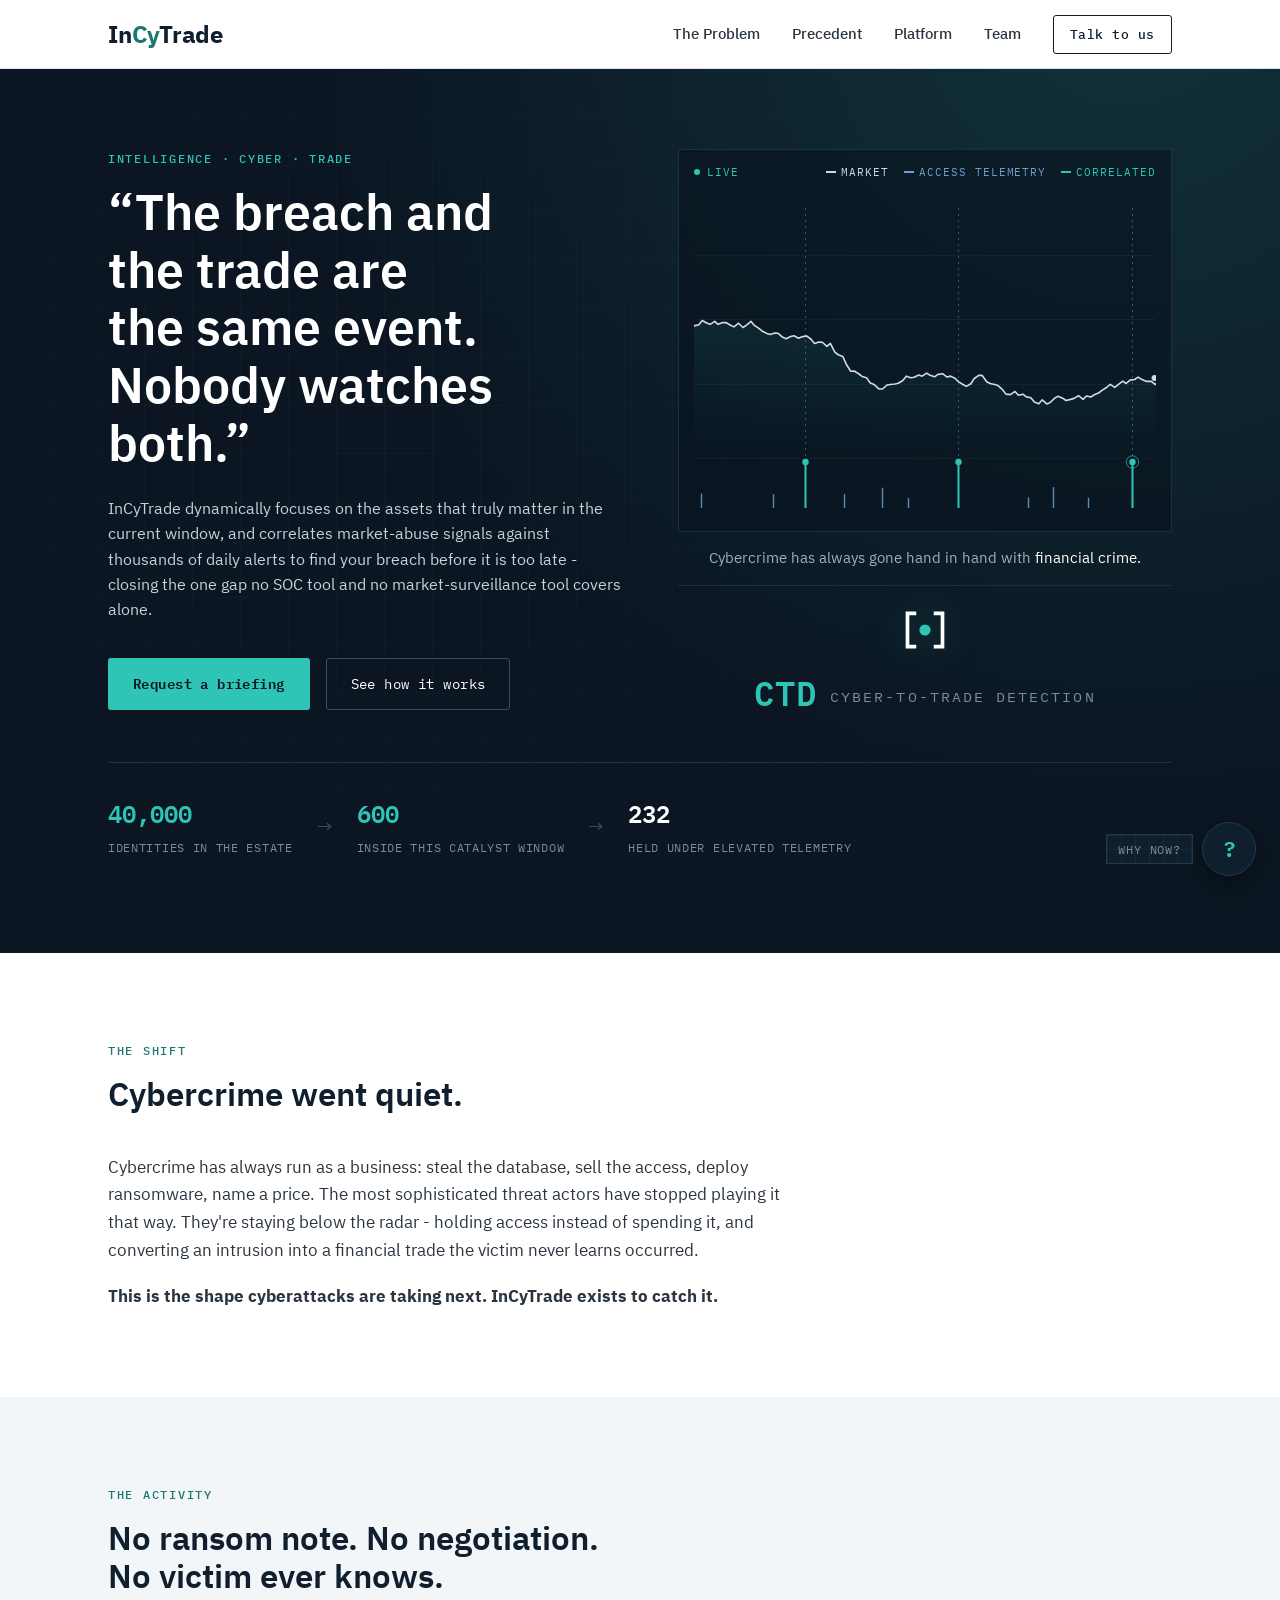
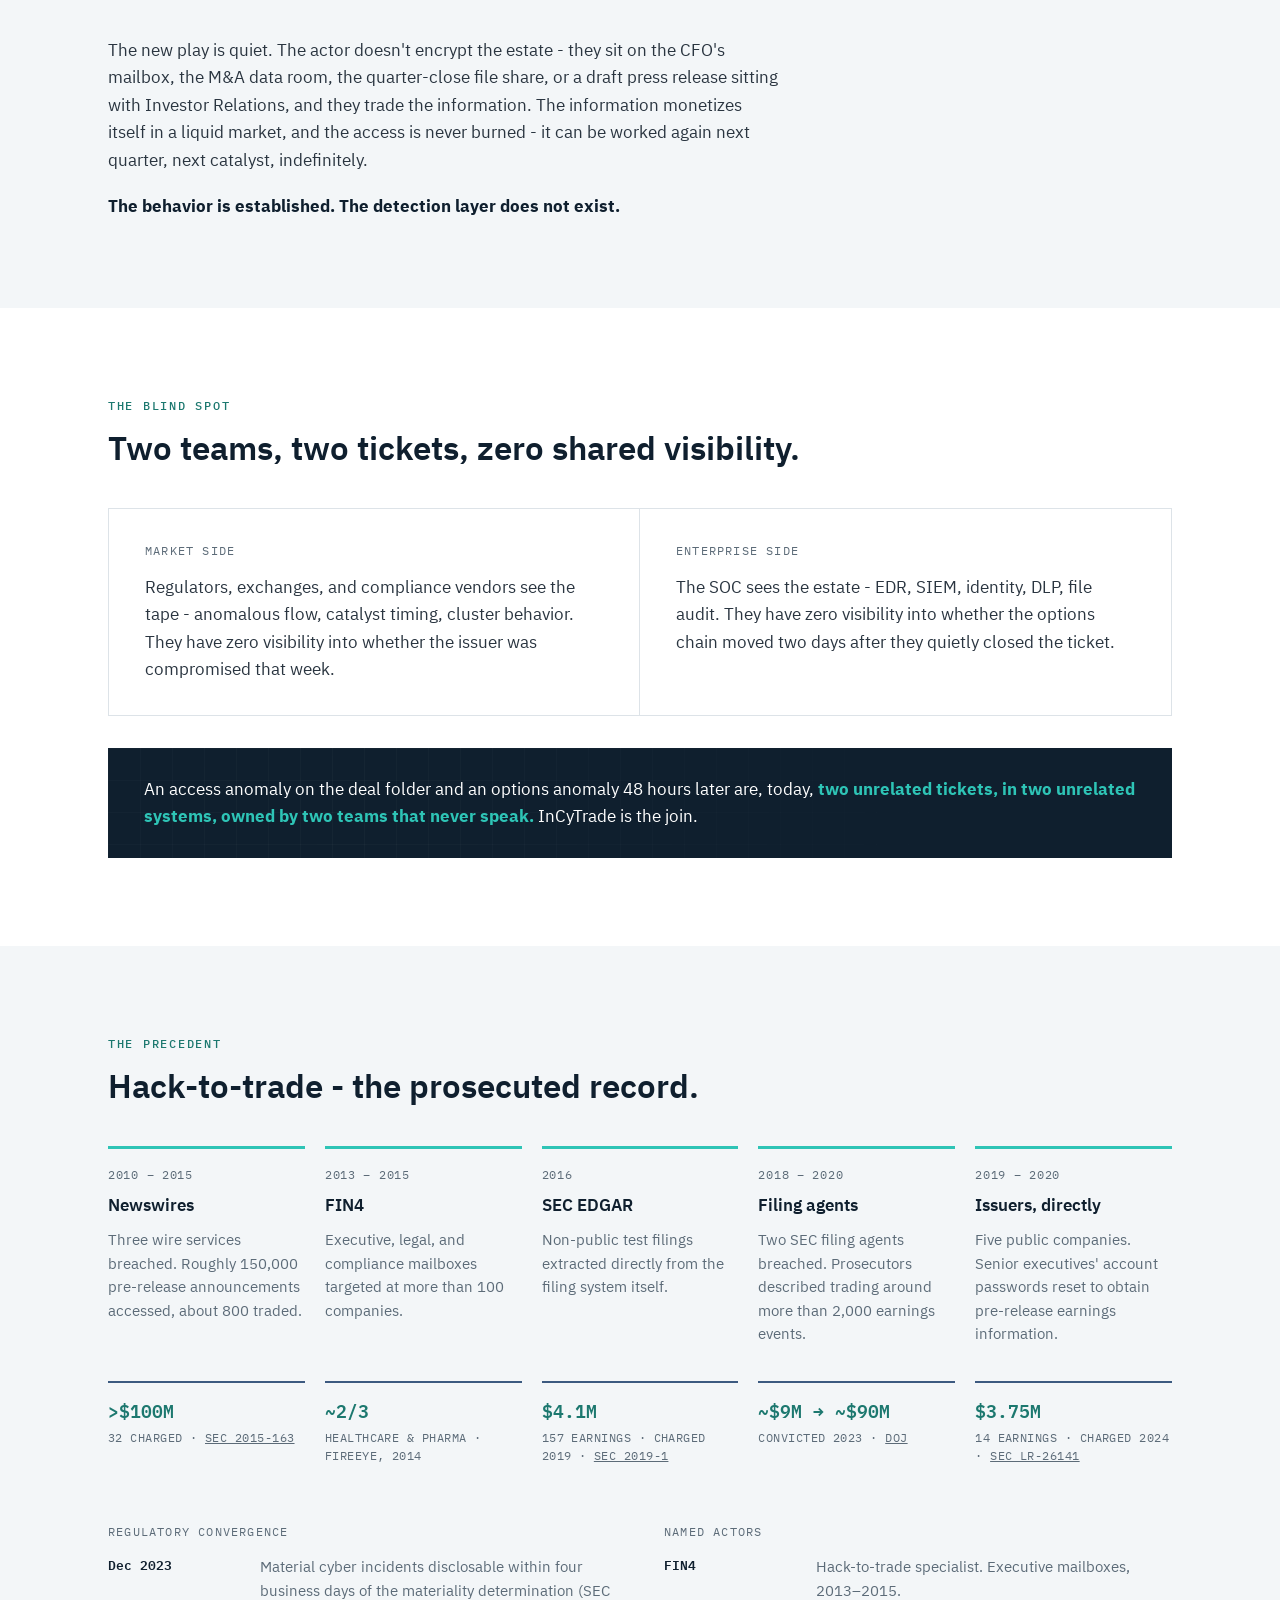
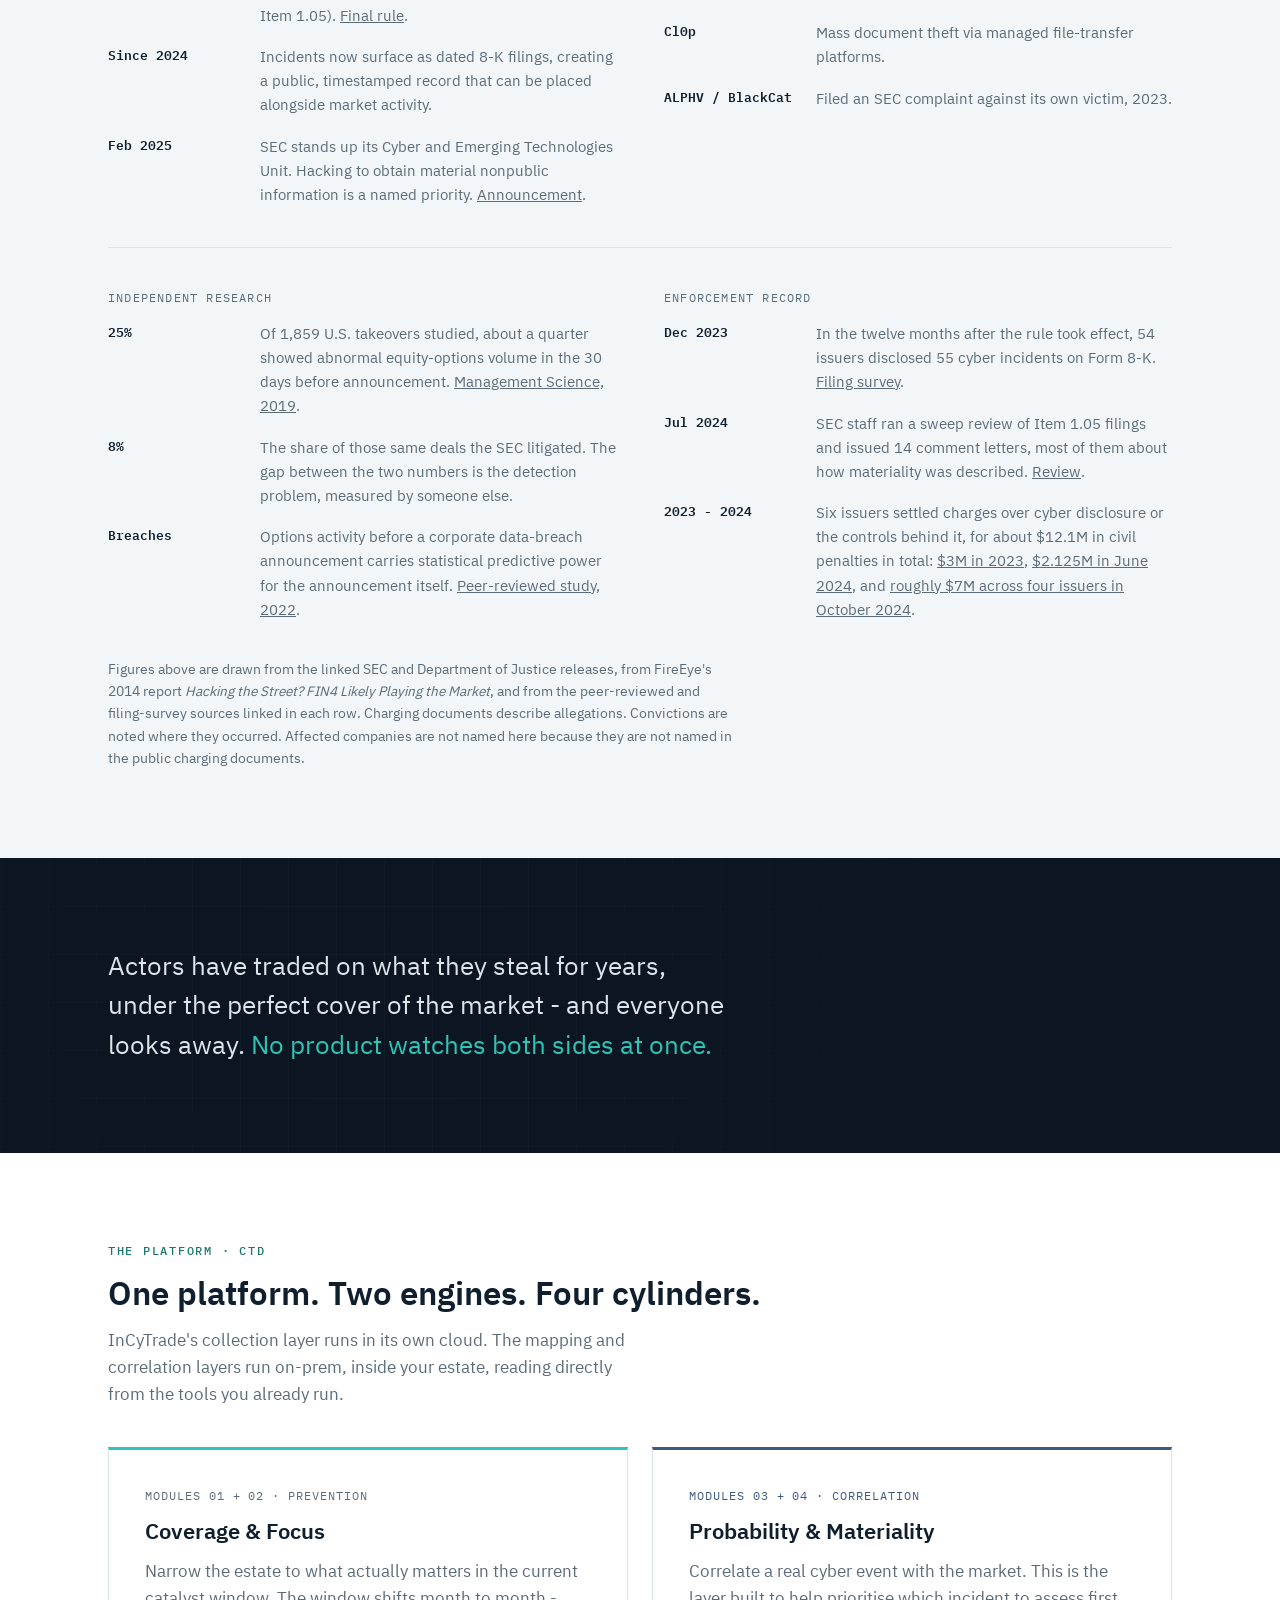
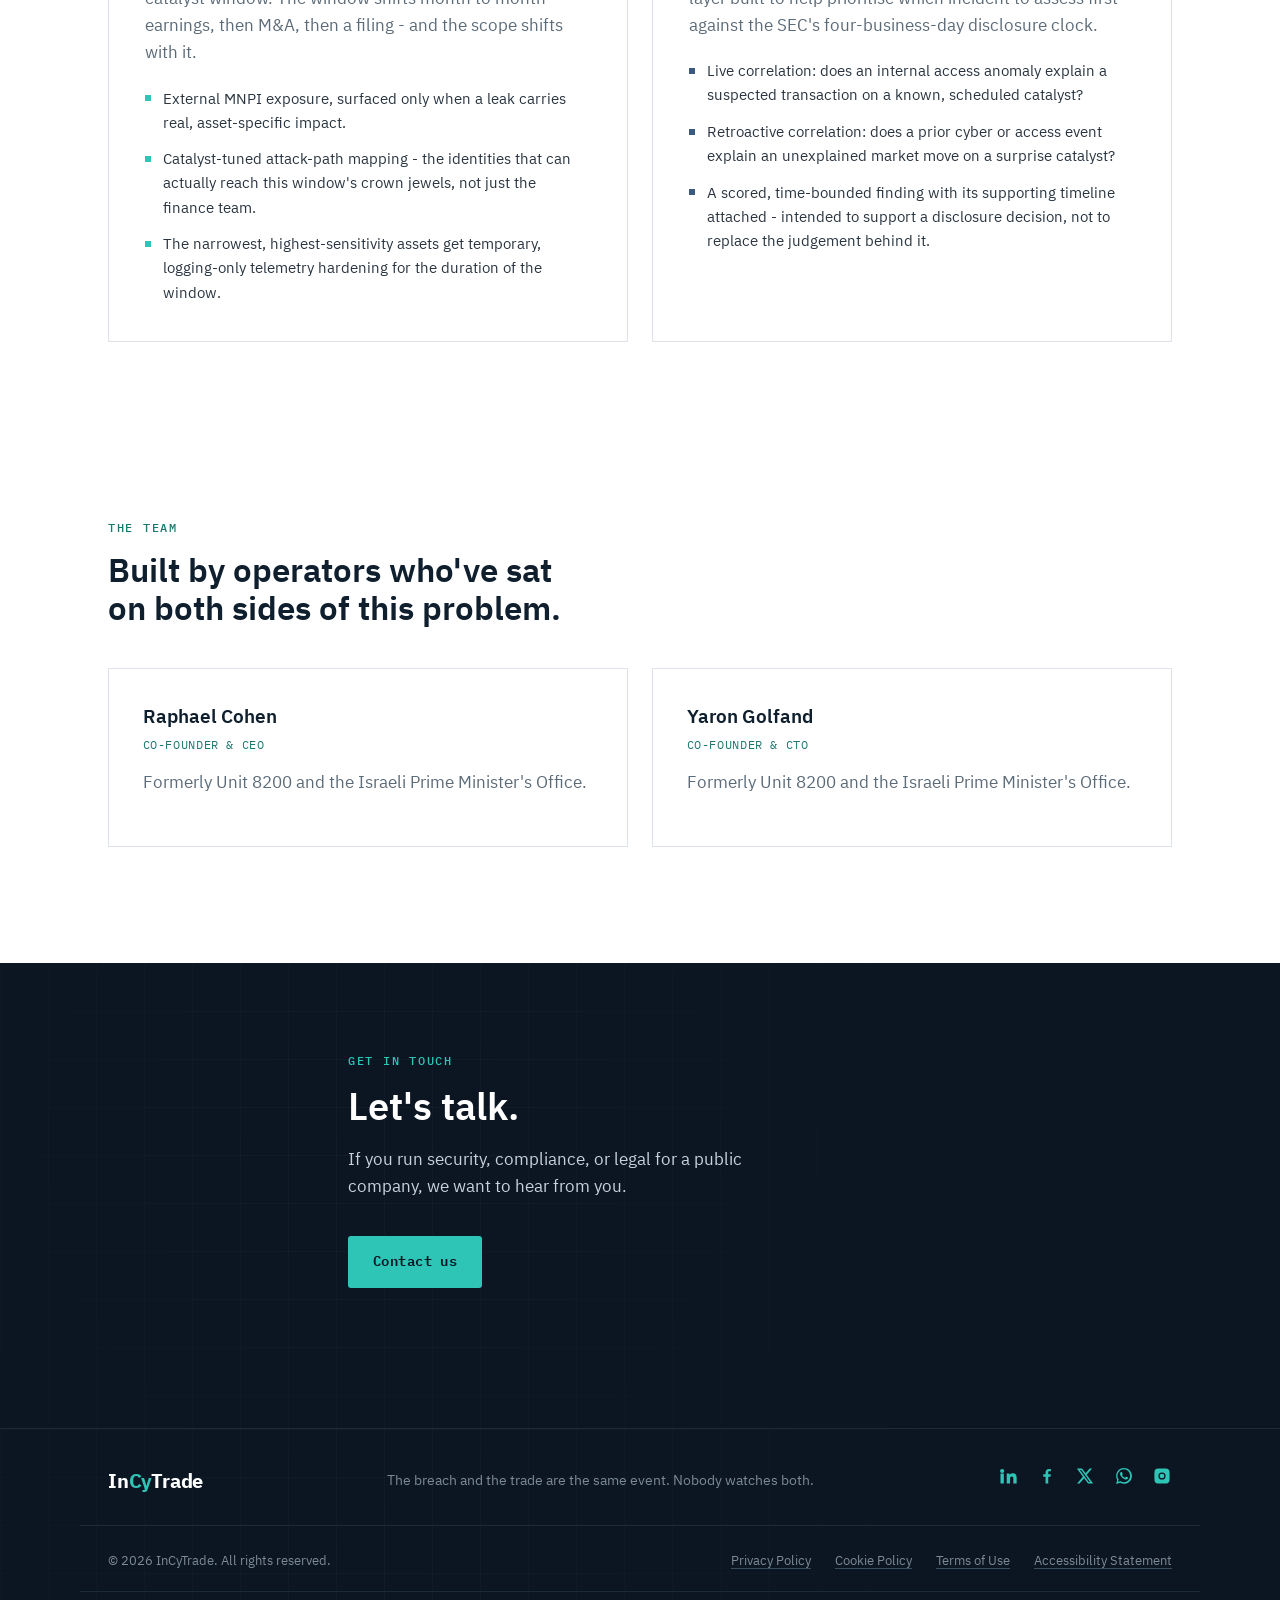
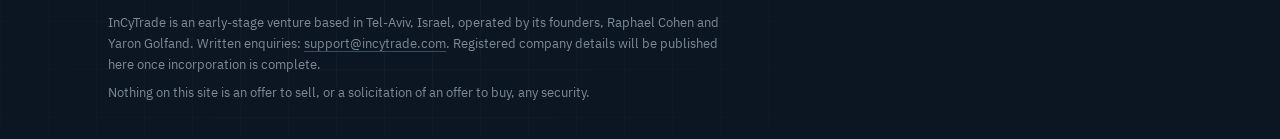
==== commit d2d6bffa: "Footer social marks, full-bleed preview card" ====
--- a/index.html
+++ b/index.html
@@ -350,7 +350,23 @@
   <div class="wrap footer-row">
     <a class="wordmark wordmark-small" href="#top">In<span class="accent-cy">Cy</span>Trade</a>
     <p class="footer-tagline">The breach and the trade are the same event. Nobody watches both.</p>
-    <p class="footer-meta">incytrade.com</p>
+    <ul class="footer-social" aria-label="Social channels, coming soon">
+      <li><span class="social-link" role="img" aria-label="LinkedIn">
+        <svg viewBox="0 0 24 24" aria-hidden="true" focusable="false"><path fill="currentColor" d="M4.98 3.5a2.5 2.5 0 1 1 0 5 2.5 2.5 0 0 1 0-5ZM3 9h4v12H3V9Zm7 0h3.8v1.7h.05c.53-1 1.83-2.05 3.77-2.05 4.03 0 4.78 2.65 4.78 6.1V21h-4v-5.5c0-1.31-.02-3-1.83-3-1.83 0-2.11 1.43-2.11 2.9V21h-4V9Z"/></svg>
+      </span></li>
+      <li><span class="social-link" role="img" aria-label="Facebook">
+        <svg viewBox="0 0 24 24" aria-hidden="true" focusable="false"><path fill="currentColor" d="M13.5 21v-8h2.7l.4-3.1h-3.1V7.9c0-.9.25-1.5 1.55-1.5h1.65V3.6c-.29-.04-1.27-.12-2.41-.12-2.39 0-4.02 1.46-4.02 4.13V9.9H7.5V13h2.77v8h3.23Z"/></svg>
+      </span></li>
+      <li><span class="social-link" role="img" aria-label="X">
+        <svg viewBox="0 0 24 24" aria-hidden="true" focusable="false"><path fill="currentColor" d="M17.53 3h3.02l-6.6 7.54L21.75 21h-6.08l-4.76-6.23L5.46 21H2.44l7.06-8.07L2.25 3h6.23l4.3 5.69L17.53 3Zm-1.06 16.2h1.67L7.6 4.71H5.81L16.47 19.2Z"/></svg>
+      </span></li>
+      <li><span class="social-link" role="img" aria-label="WhatsApp">
+        <svg viewBox="0 0 24 24" aria-hidden="true" focusable="false"><path fill="currentColor" d="M12.04 2.5c-5.23 0-9.48 4.24-9.48 9.47 0 1.67.44 3.3 1.27 4.74L2.5 21.5l4.93-1.29a9.44 9.44 0 0 0 4.61 1.18h.01c5.23 0 9.47-4.24 9.47-9.47s-4.25-9.42-9.48-9.42Zm0 17.03h-.01a7.86 7.86 0 0 1-4-1.1l-.29-.17-2.93.77.78-2.85-.19-.29a7.83 7.83 0 0 1-1.2-4.19c0-4.34 3.53-7.87 7.88-7.87a7.87 7.87 0 0 1 0 15.7Zm4.32-5.89c-.24-.12-1.4-.69-1.61-.77-.22-.08-.38-.12-.54.12s-.62.77-.76.93c-.14.16-.28.18-.51.06a6.4 6.4 0 0 1-1.9-1.17 7.1 7.1 0 0 1-1.31-1.63c-.14-.24-.02-.37.1-.49.11-.11.24-.28.36-.42.12-.14.16-.24.24-.4.08-.16.04-.3-.02-.42-.06-.12-.54-1.3-.74-1.78-.19-.46-.39-.4-.54-.41h-.46c-.16 0-.42.06-.63.3-.22.24-.83.81-.83 1.98s.85 2.3.97 2.46c.12.16 1.67 2.55 4.05 3.58.57.24 1.01.39 1.35.5.57.18 1.09.15 1.5.09.46-.07 1.4-.57 1.6-1.13.2-.55.2-1.02.14-1.12-.06-.1-.22-.16-.46-.28Z"/></svg>
+      </span></li>
+      <li><span class="social-link" role="img" aria-label="Instagram">
+        <svg viewBox="0 0 24 24" aria-hidden="true" focusable="false"><path fill="currentColor" d="M12 2.9c2.96 0 3.31.01 4.48.07 1.08.05 1.67.23 2.06.38.52.2.89.44 1.28.83.39.39.63.76.83 1.28.15.39.33.98.38 2.06.06 1.17.07 1.52.07 4.48s-.01 3.31-.07 4.48c-.05 1.08-.23 1.67-.38 2.06-.2.52-.44.89-.83 1.28-.39.39-.76.63-1.28.83-.39.15-.98.33-2.06.38-1.17.06-1.52.07-4.48.07s-3.31-.01-4.48-.07c-1.08-.05-1.67-.23-2.06-.38a3.45 3.45 0 0 1-1.28-.83 3.45 3.45 0 0 1-.83-1.28c-.15-.39-.33-.98-.38-2.06C2.91 15.31 2.9 14.96 2.9 12s.01-3.31.07-4.48c.05-1.08.23-1.67.38-2.06.2-.52.44-.89.83-1.28.39-.39.76-.63 1.28-.83.39-.15.98-.33 2.06-.38C8.69 2.91 9.04 2.9 12 2.9Zm0 4.77a4.33 4.33 0 1 0 0 8.66 4.33 4.33 0 0 0 0-8.66Zm0 7.14a2.81 2.81 0 1 1 0-5.62 2.81 2.81 0 0 1 0 5.62Zm5.51-7.31a1.01 1.01 0 1 1-2.02 0 1.01 1.01 0 0 1 2.02 0Z"/></svg>
+      </span></li>
+    </ul>
   </div>
   <div class="wrap footer-legal">
     <p class="footer-copyright">&copy; 2026 InCyTrade. All rights reserved.</p>
--- a/styles.css
+++ b/styles.css
@@ -178,7 +178,11 @@
   letter-spacing: 0.04em;
 }
 .nav-cta:hover {
-  background: var(--navy-900);
+  background-color: var(--navy-900);
+  background-image:
+    linear-gradient(rgba(255, 255, 255, 0.045) 1px, transparent 1px),
+    linear-gradient(90deg, rgba(255, 255, 255, 0.045) 1px, transparent 1px);
+  background-size: 14px 14px;
   color: var(--paper-0) !important;
 }
 
@@ -1372,7 +1376,11 @@
   letter-spacing: 0.08em;
   text-transform: uppercase;
   color: var(--muted-400);
-  background: var(--navy-900);
+  background-color: var(--navy-900);
+  background-image:
+    linear-gradient(rgba(255, 255, 255, 0.04) 1px, transparent 1px),
+    linear-gradient(90deg, rgba(255, 255, 255, 0.04) 1px, transparent 1px);
+  background-size: 14px 14px;
   border: 1px solid #24384a;
   padding: 0.4rem 0.7rem;
   opacity: 0;
@@ -1653,3 +1661,26 @@
   -webkit-mask-image: radial-gradient(circle at 22% 50%, #000 0%, transparent 80%);
   mask-image: radial-gradient(circle at 22% 50%, #000 0%, transparent 80%);
 }
+
+/* ---- Footer social marks ------------------------------------------------- */
+/* Placeholders until the accounts exist: they carry no href, so nothing is
+   focusable and nothing is announced as a link that goes nowhere. */
+.footer-social {
+  display: flex;
+  align-items: center;
+  gap: 1.15rem;
+  margin: 0;
+  padding: 0;
+  list-style: none;
+}
+
+.footer-social .social-link {
+  display: inline-flex;
+  color: var(--teal-500);
+}
+
+.footer-social svg {
+  width: 20px;
+  height: 20px;
+  display: block;
+}
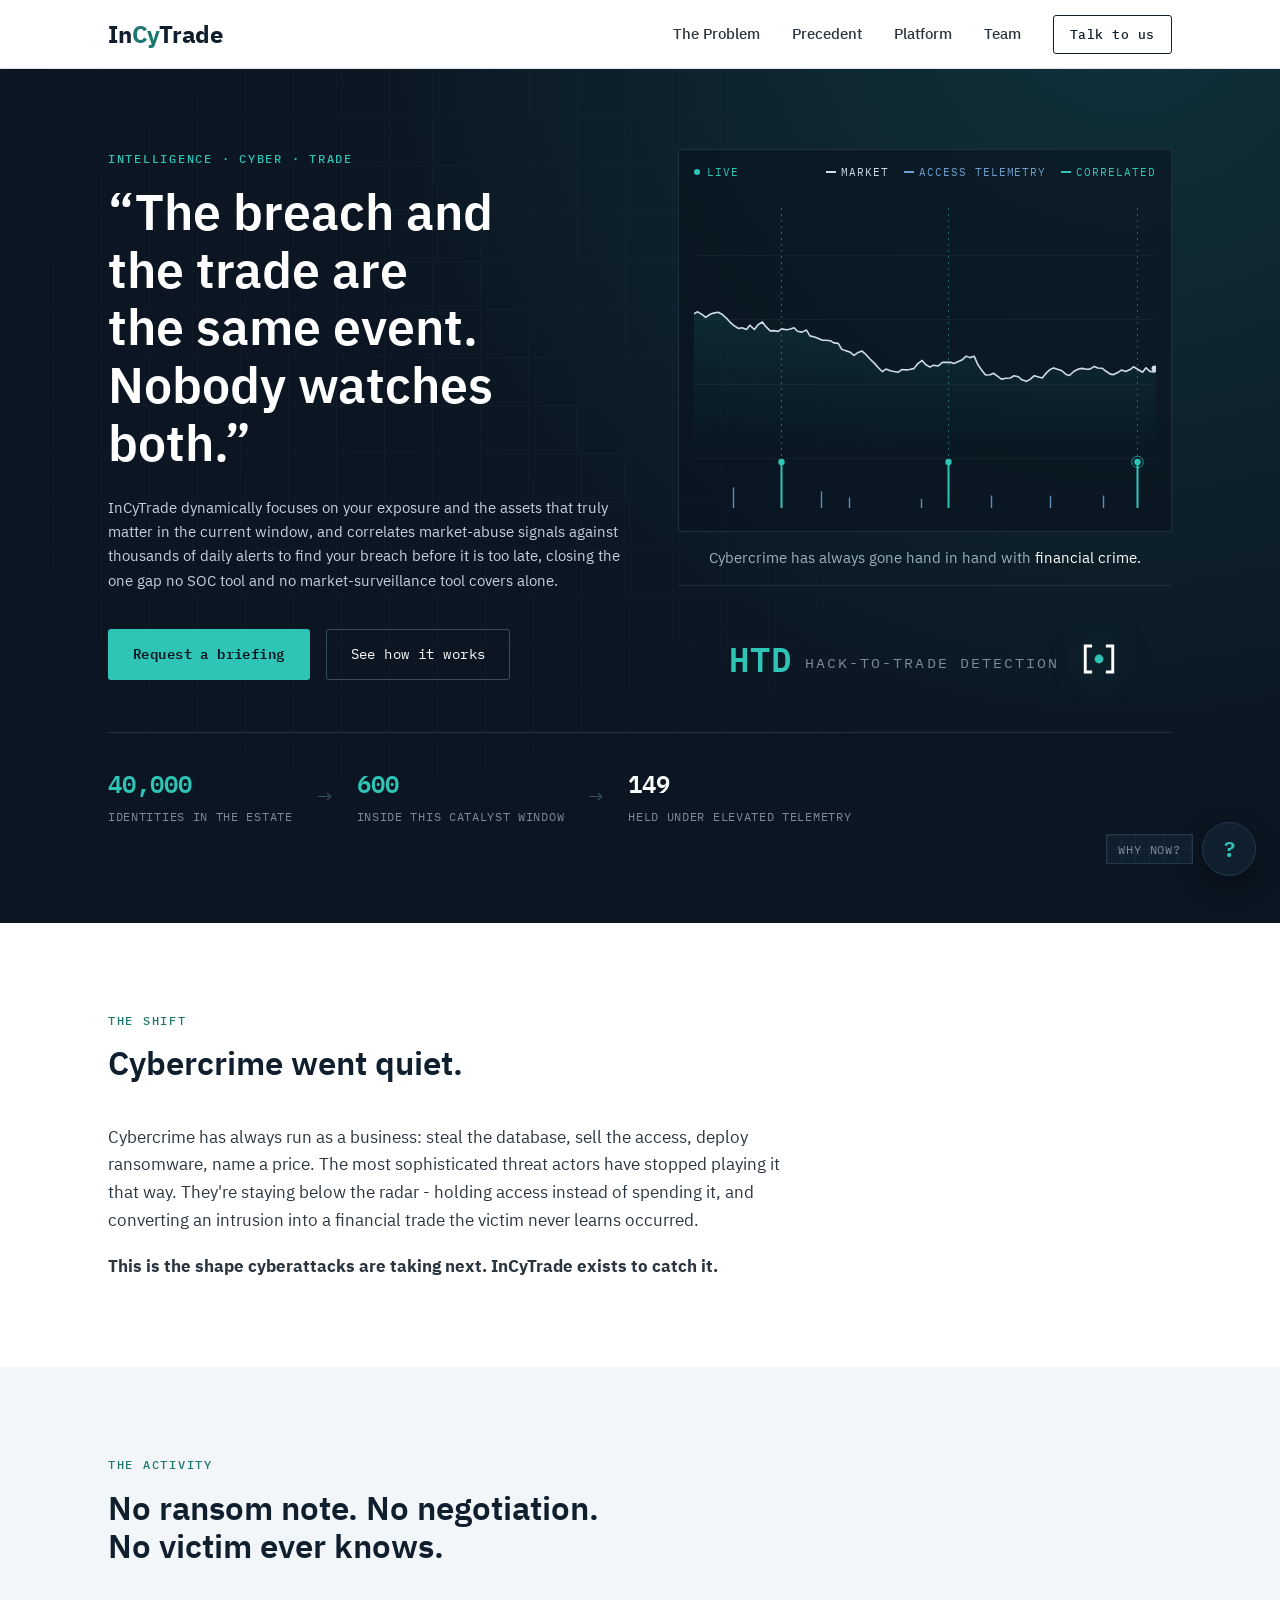
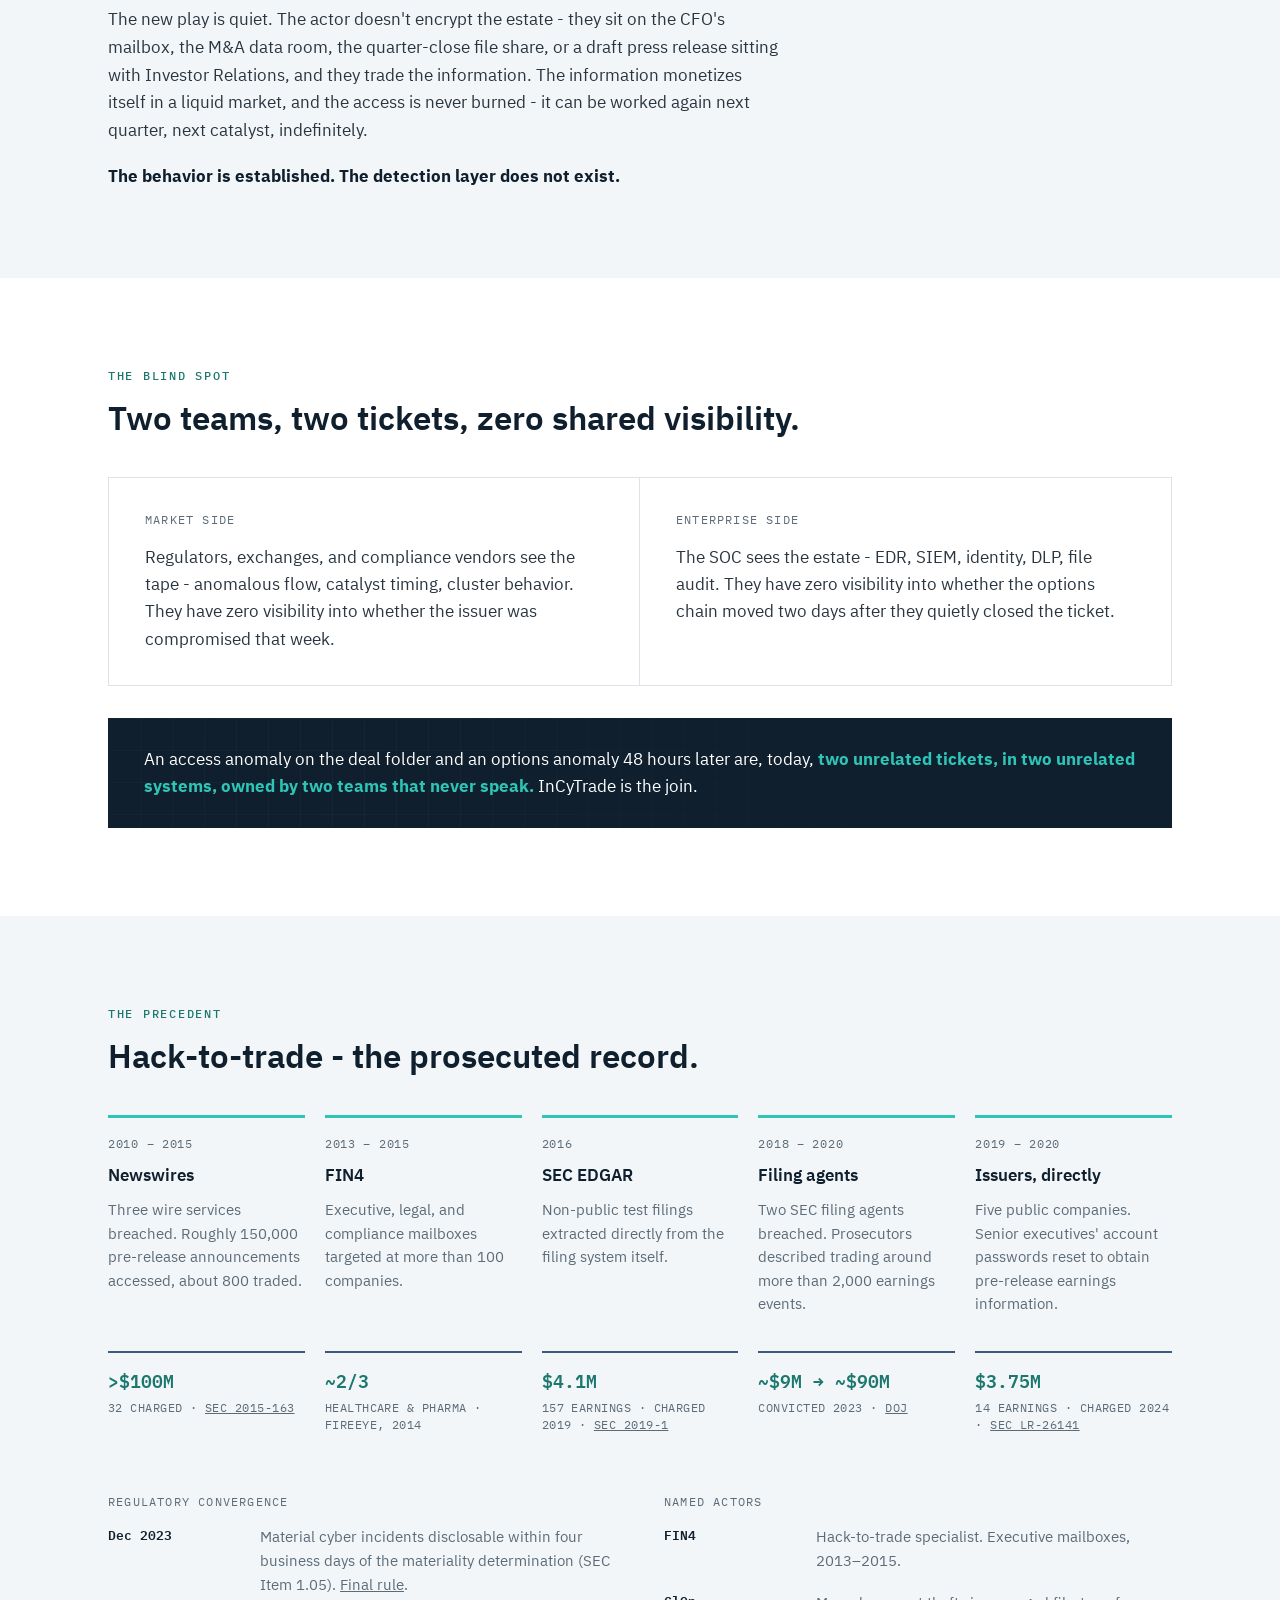
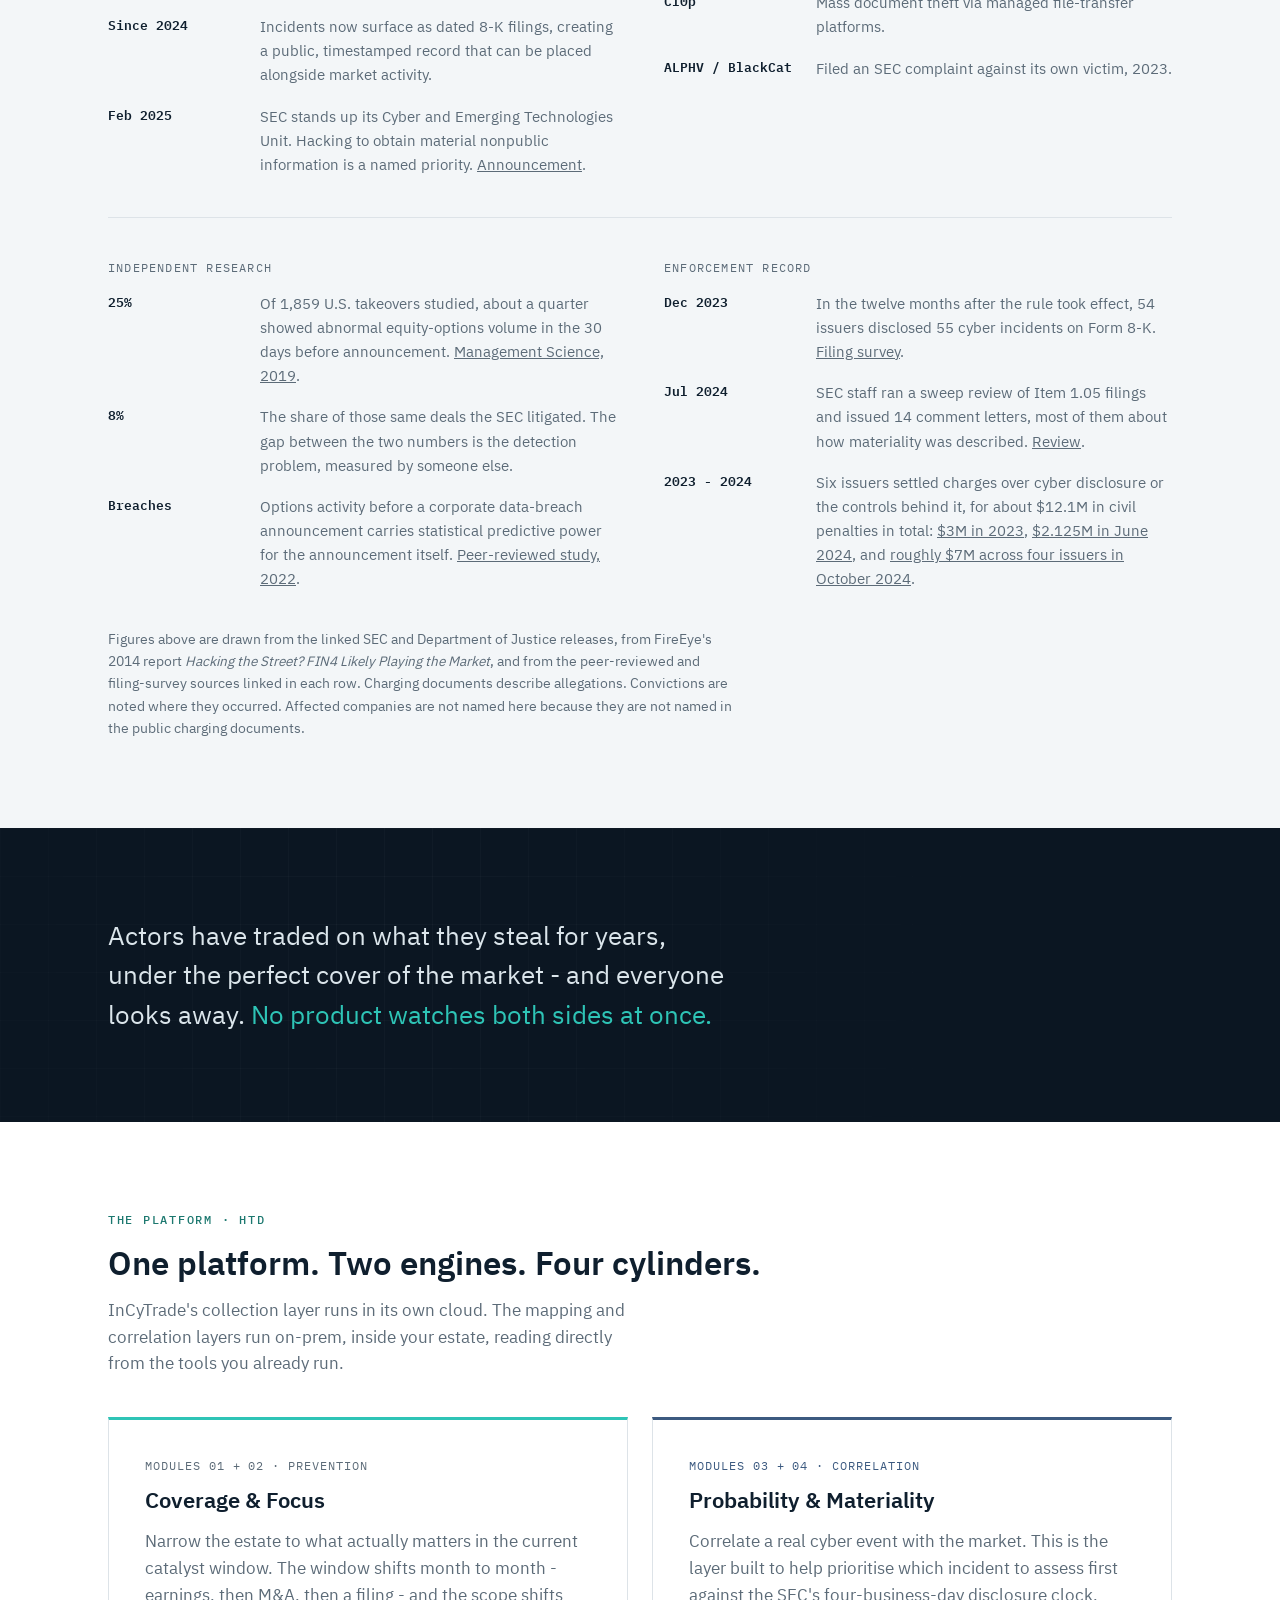
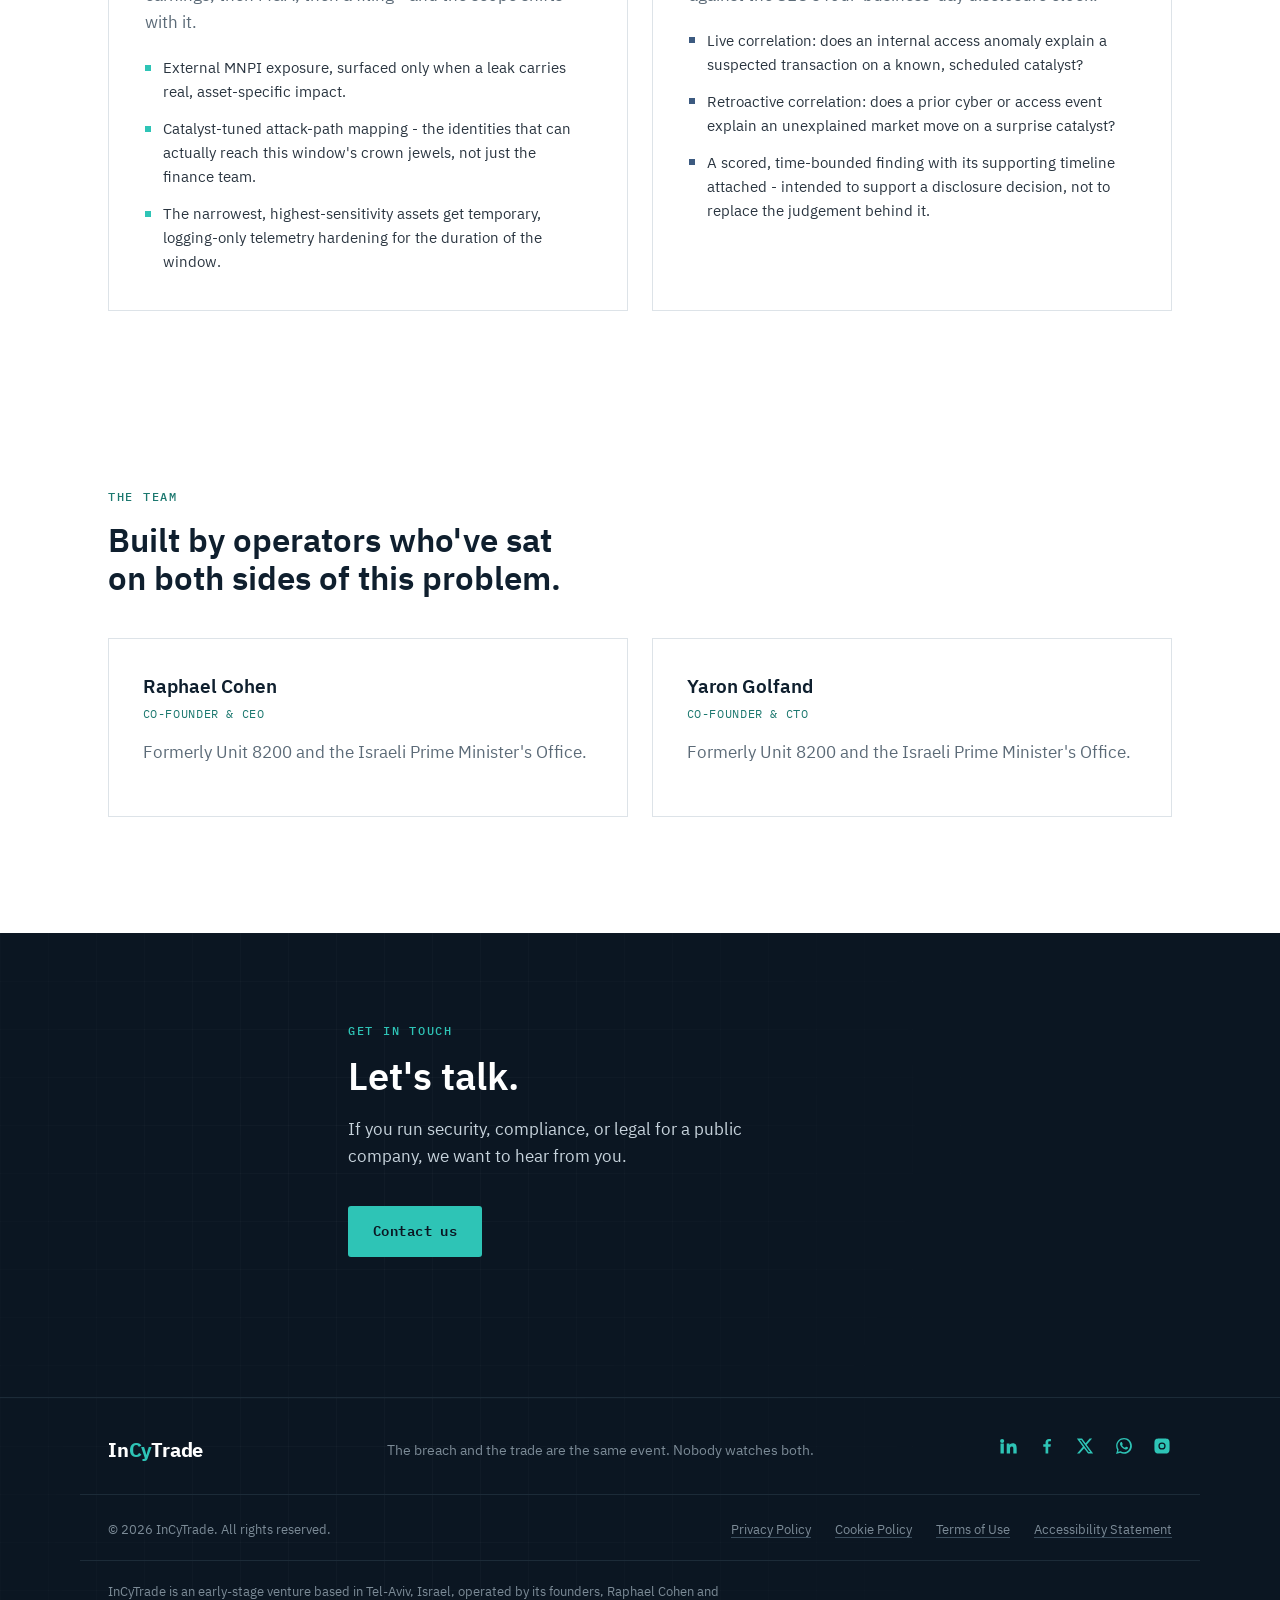
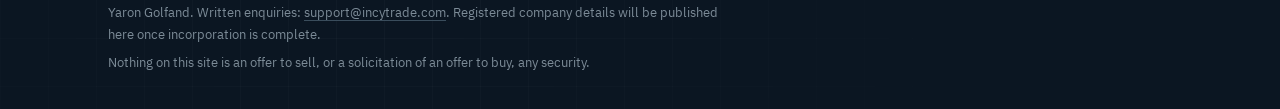
==== commit 519f26ec: "Category on one line, unified footer, mobile menu button, spacing fixes" ====
--- a/index.html
+++ b/index.html
@@ -3,21 +3,21 @@
 <head>
 <meta charset="UTF-8">
 <meta name="viewport" content="width=device-width, initial-scale=1.0">
-<title>InCyTrade - Cyber to Trade Detection</title>
-<meta name="description" content="We dynamically focus on the assets that truly matter in the current window, and correlate market-abuse signals against thousands of daily alerts to find your breach before it is too late.">
+<title>InCyTrade - Hack to Trade Detection</title>
+<meta name="description" content="We dynamically focus on your exposure and the assets that truly matter in the current window, and correlate market-abuse signals against thousands of daily alerts to find your breach.">
 <link rel="canonical" href="https://incytrade.com/">
 <meta property="og:type" content="website">
 <meta property="og:site_name" content="InCyTrade">
 <meta property="og:url" content="https://incytrade.com/">
-<meta property="og:title" content="InCyTrade - Cyber to Trade Detection">
-<meta property="og:description" content="We dynamically focus on the assets that truly matter in the current window, and correlate market-abuse signals against thousands of daily alerts to find your breach before it is too late.">
+<meta property="og:title" content="InCyTrade - Hack to Trade Detection">
+<meta property="og:description" content="We dynamically focus on your exposure and the assets that truly matter in the current window, and correlate market-abuse signals against thousands of daily alerts to find your breach.">
 <meta property="og:image" content="https://incytrade.com/og-image.png">
-<meta property="og:image:width" content="1200">
-<meta property="og:image:height" content="630">
+<meta property="og:image:width" content="1600">
+<meta property="og:image:height" content="840">
 <meta property="og:image:alt" content="InCyTrade. The breach and the trade are the same event. Nobody watches both.">
 <meta name="twitter:card" content="summary_large_image">
-<meta name="twitter:title" content="InCyTrade - Cyber to Trade Detection">
-<meta name="twitter:description" content="We dynamically focus on the assets that truly matter in the current window, and correlate market-abuse signals against thousands of daily alerts to find your breach before it is too late.">
+<meta name="twitter:title" content="InCyTrade - Hack to Trade Detection">
+<meta name="twitter:description" content="We dynamically focus on your exposure and the assets that truly matter in the current window, and correlate market-abuse signals against thousands of daily alerts to find your breach.">
 <meta name="twitter:image" content="https://incytrade.com/og-image.png">
 <link rel="icon" href="/favicon.svg" type="image/svg+xml">
 <link rel="icon" href="/icon-48.png" sizes="48x48" type="image/png">
@@ -89,7 +89,7 @@
       <div class="hero-copy">
         <p class="eyebrow eyebrow-on-dark">Intelligence&nbsp;·&nbsp;Cyber&nbsp;·&nbsp;Trade</p>
         <h1 class="hero-quote">&ldquo;The breach and the trade are the same event. <br>Nobody watches both.&rdquo;</h1>
-        <p class="hero-sub">InCyTrade dynamically focuses on the assets that truly matter in the current window, and correlates market-abuse signals against thousands of daily alerts to find your breach before it is too late - closing the one gap no SOC tool and no market-surveillance tool covers alone.</p>
+        <p class="hero-sub">InCyTrade dynamically focuses on your exposure and the assets that truly matter in the current window, and correlates market-abuse signals against thousands of daily alerts to find your breach before it is too late, closing the one gap no SOC tool and no market-surveillance tool covers alone.</p>
       </div>
 
       <div class="hero-ctas">
@@ -115,14 +115,14 @@
       <p class="viz-caption">Cybercrime has always gone hand in hand with <span>financial crime.</span></p>
 
       <div class="category">
+        <span class="category-names">
+          <span class="category-abbr">HTD</span>
+          <span class="category-full">Hack-to-Trade Detection</span>
+        </span>
         <svg class="category-mark" viewBox="0 0 64 64" aria-hidden="true" focusable="false">
           <g fill="none" stroke="currentColor" stroke-width="4.2"><path d="M22 13H12v38h10"/><path d="M42 13h10v38H42"/></g>
           <circle cx="32" cy="32" r="6.4" fill="var(--teal-500)"/>
         </svg>
-        <span class="category-names">
-          <span class="category-abbr">CTD</span>
-          <span class="category-full">Cyber-to-Trade Detection</span>
-        </span>
       </div>
       </div>
       <div class="signal-strip" role="img" aria-label="Illustrative narrowing from 40,000 identities in the estate to 600 inside the current catalyst window to 100 assets held under elevated telemetry">
@@ -282,7 +282,7 @@
   <section class="section" id="product">
     <div class="wrap">
       <div class="section-head">
-        <p class="eyebrow">The Platform&nbsp;·&nbsp;CTD</p>
+        <p class="eyebrow">The Platform&nbsp;·&nbsp;HTD</p>
         <h2>One platform. Two engines. Four cylinders.</h2>
         <p class="section-dek">InCyTrade's collection layer runs in its own cloud. The mapping and correlation layers run on-prem, inside your estate, reading directly from the tools you already run.</p>
       </div>
--- a/styles.css
+++ b/styles.css
@@ -286,7 +286,21 @@
   }
   .hero-copy { grid-area: copy; }
   .hero-ctas { grid-area: cta; }
-  .hero-viz-col { grid-area: viz; }
+  .hero-viz-col {
+    grid-area: viz;
+    align-self: stretch;
+    display: flex;
+    flex-direction: column;
+  }
+
+  /* The rule stays with the caption it separates, and the line of type is
+     centred inside the whole space that remains below it. Auto margins would
+     centre the box, rule and all, which pushes the type to the top of it. */
+  .hero-viz-col > .category {
+    flex: 1;
+    padding-top: 0;
+    padding-bottom: 0;
+  }
   .hero-inner > .signal-strip { grid-area: strip; }
 }
 
@@ -395,7 +409,8 @@
 
 .hero-sub {
   max-width: 62ch;
-  font-size: 0.98rem;
+  /* a hair under a rem: at 0.98 the closing word fell to a line of its own */
+  font-size: 0.94rem;
   color: #c7d3dc;
   margin-bottom: 2.25rem;
 }
@@ -953,6 +968,18 @@
   letter-spacing: 0.04em;
 }
 
+.footer-meta a {
+  color: inherit;
+  text-decoration: none;
+  border-bottom: 1px solid rgba(255, 255, 255, 0.18);
+  padding-bottom: 1px;
+}
+
+.footer-meta a:hover {
+  color: var(--teal-500);
+  border-bottom-color: var(--teal-500);
+}
+
 .footer-legal {
   display: flex;
   align-items: center;
@@ -1007,7 +1034,22 @@
   color: var(--muted-500);
 }
 
+/* The heading block and the body were two containers of different widths, so
+   the text started well to the right of the title it belonged to. The
+   container now matches the one the heading uses, and the measure is kept
+   comfortable by capping each block of text instead of the column. */
+/* The section below the title band carried the full page rhythm, which left
+   a gap wide enough to read as a mistake. The body now starts close enough
+   to belong to the heading above it. */
+.legal-hero + .section {
+  padding-top: 2.75rem;
+}
+
 .legal-body {
+  max-width: var(--max);
+}
+
+.legal-body > * {
   max-width: 42rem;
 }
 
@@ -1170,14 +1212,19 @@
     display: none;
   }
   .primary-nav.is-open { display: flex; }
-  .primary-nav a {
+  /* The divider rules below are for the plain links only. They used to catch
+     the button too, repainting its bottom edge in the divider colour and then
+     removing it on :last-child, which left it looking sliced off. */
+  .primary-nav a:not(.nav-cta) {
     padding: 0.75rem 0;
     width: 100%;
     border-bottom: 1px solid var(--line-200);
   }
-  .primary-nav a:last-child { border-bottom: none; }
+  .primary-nav a:not(.nav-cta):last-child { border-bottom: none; }
   .nav-cta {
-    margin-top: 0.75rem;
+    width: 100%;
+    margin-top: 0.9rem;
+    padding: 0.7rem 1rem;
     text-align: center;
   }
   .nav-toggle { display: flex; }
@@ -1542,12 +1589,14 @@
    remember, the long form small enough not to compete with the headline. */
 /* Centred under the panel and ruled across its full width, so it reads as the
    panel's caption rather than as a stray label hanging off the left edge. */
+/* One line: the short name, the long name, and the mark closing it, centred
+   in whatever space the chart column leaves over. */
 .category {
   display: flex;
-  flex-direction: column;
+  flex-direction: row;
   align-items: center;
   justify-content: center;
-  gap: 1.15rem;
+  gap: 1.1rem;
   width: 100%;
   margin-top: 1rem;
   padding-top: 1rem;
@@ -1557,8 +1606,9 @@
 }
 
 .category-mark {
-  width: 56px;
-  height: 56px;
+  width: 44px;
+  height: 44px;
+  flex: none;
   color: var(--paper-0);
   filter: drop-shadow(0 0 18px rgba(46, 196, 182, 0.3));
 }
@@ -1606,18 +1656,18 @@
 
 
 @media (max-width: 700px) {
-  .category-mark { width: 50px; height: 50px; }
-
+  .category-mark { width: 34px; height: 34px; }
+
+  /* the same single line on a phone, scaled to fit the width */
   .category {
-    flex-direction: column;
-    align-items: center;
-    gap: 0.35rem;
+    gap: 0.6rem;
     margin-top: 1.35rem;
-    padding-top: 1.9rem;
+    padding-top: 1.5rem;
     padding-bottom: 0.5rem;
   }
-  .category-abbr { font-size: 1.85rem; }
-  .category-full { font-size: 0.82rem; letter-spacing: 0.13em; }
+  .category-names { gap: 0.55rem; }
+  .category-abbr { font-size: 1.35rem; }
+  .category-full { font-size: 0.66rem; letter-spacing: 0.1em; }
 }
 
 /* ---- Soft grid on the dark surfaces ------------------------------------- */
@@ -1684,3 +1734,43 @@
   height: 20px;
   display: block;
 }
+
+/* ---- The phone fold ------------------------------------------------------ */
+/* Three earlier media blocks each set part of the hero's phone spacing, and
+   the last one wins. Rather than chase them, the fold is settled once, here,
+   at the end of the file. Everything is inside a max-width query, so the
+   desktop layout is untouched by design and not by luck.
+
+   The goal is the one thing that separates a phone page that looks built from
+   one that looks typed: the live panel has to land whole inside the first
+   screen, under the headline, without the reader scrolling for it. */
+@media (max-width: 700px) {
+  .hero { padding: 2.4rem 0 2.5rem; }
+
+  .hero .eyebrow { margin-bottom: 0.7rem; }
+
+  .hero-quote { margin-bottom: 1.05rem; }
+
+  /* At desktop size this paragraph runs seven lines on a 390px screen and
+     reads as a wall of text. One step down in size, with the leading tightened
+     to match, keeps it comfortable and buys back the height the panel needs. */
+  .hero-sub {
+    font-size: 0.94rem;
+    line-height: 1.55;
+    margin-bottom: 1.25rem;
+  }
+
+  .hero-viz-col { margin-top: 0; margin-bottom: 1.5rem; }
+  .hero-viz { margin-top: 0; padding: 0.7rem 0.8rem 0.6rem; }
+  .hero-ctas { margin-bottom: 1.9rem; }
+}
+
+
+/* ---- The category line sits between two rules --------------------------- */
+/* The chart column carried a bottom margin, so the space below the line of
+   type was the column's leftover plus that margin, and the line read as
+   sitting high. The column now runs down to the rule above the figures, and
+   the type is centred in the gap the eye actually sees. */
+@media (min-width: 981px) {
+  .hero-inner > .hero-viz-col { margin-bottom: 0; }
+}
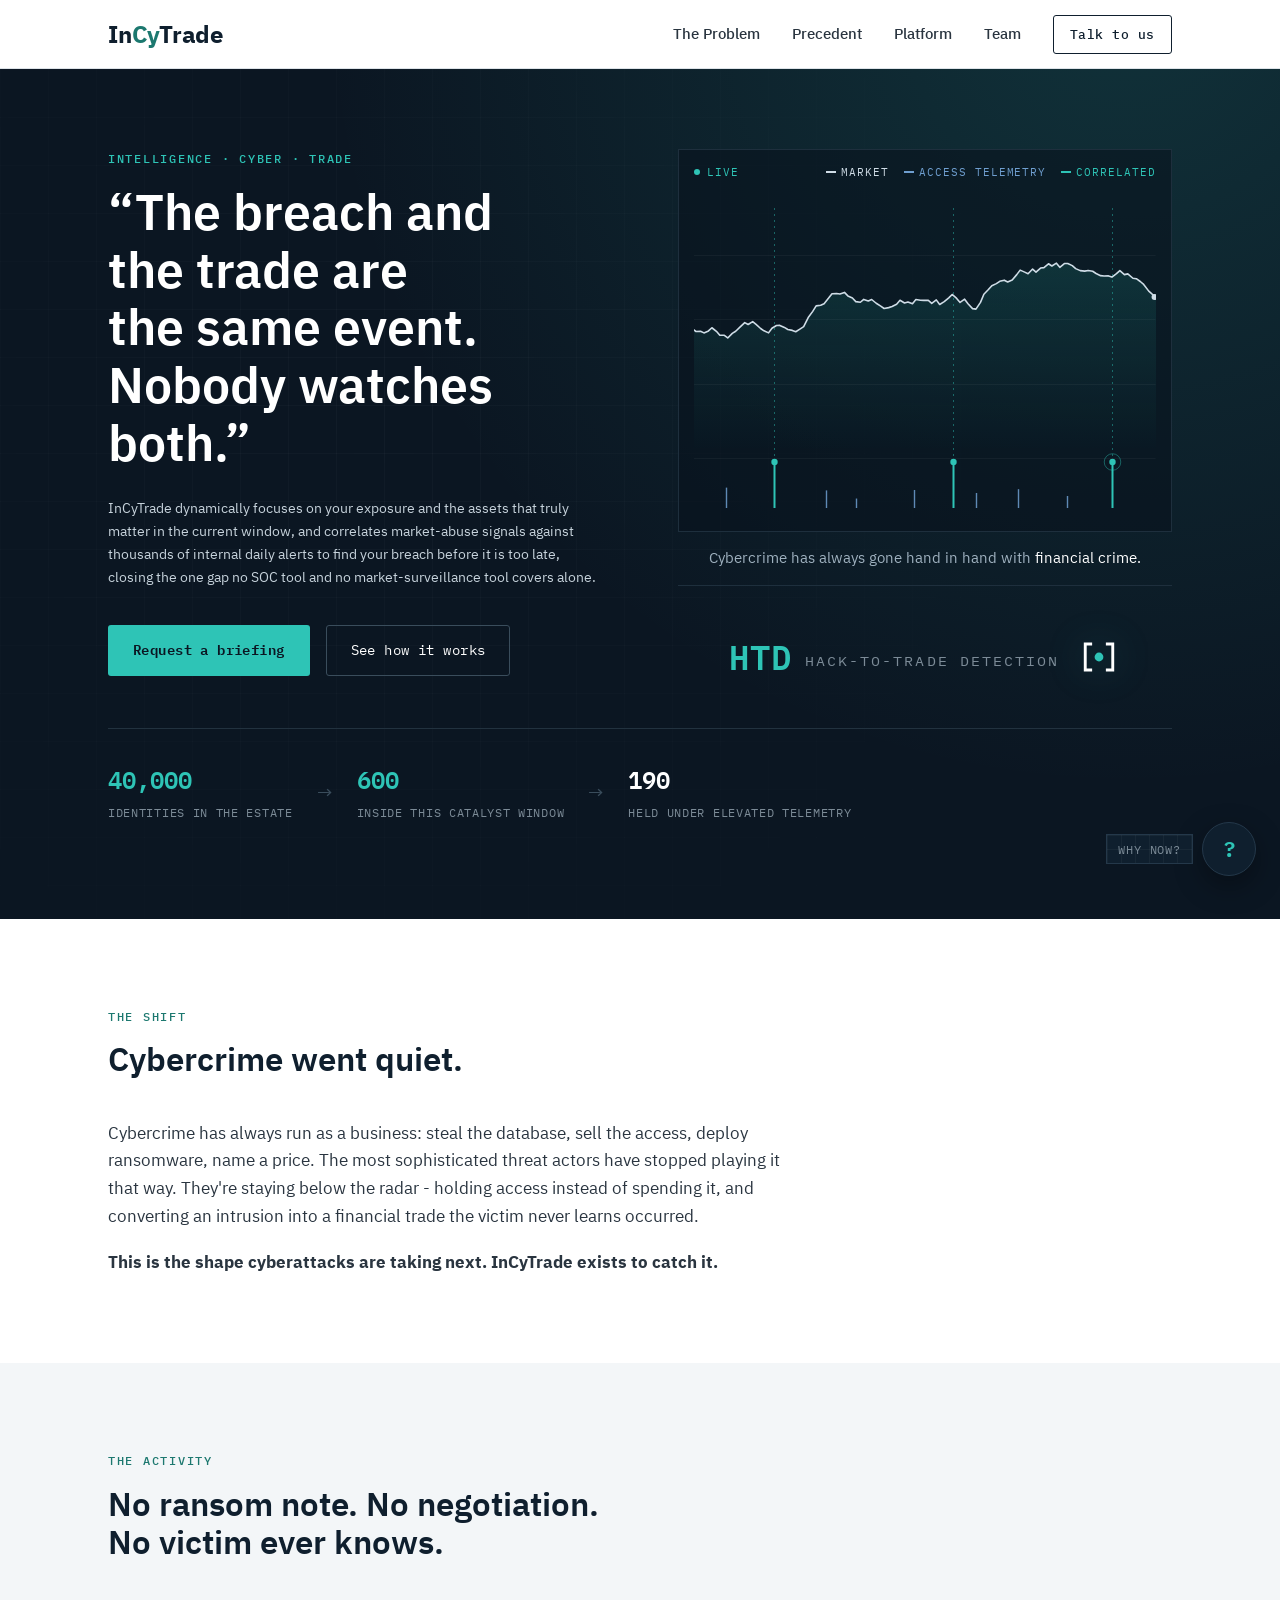
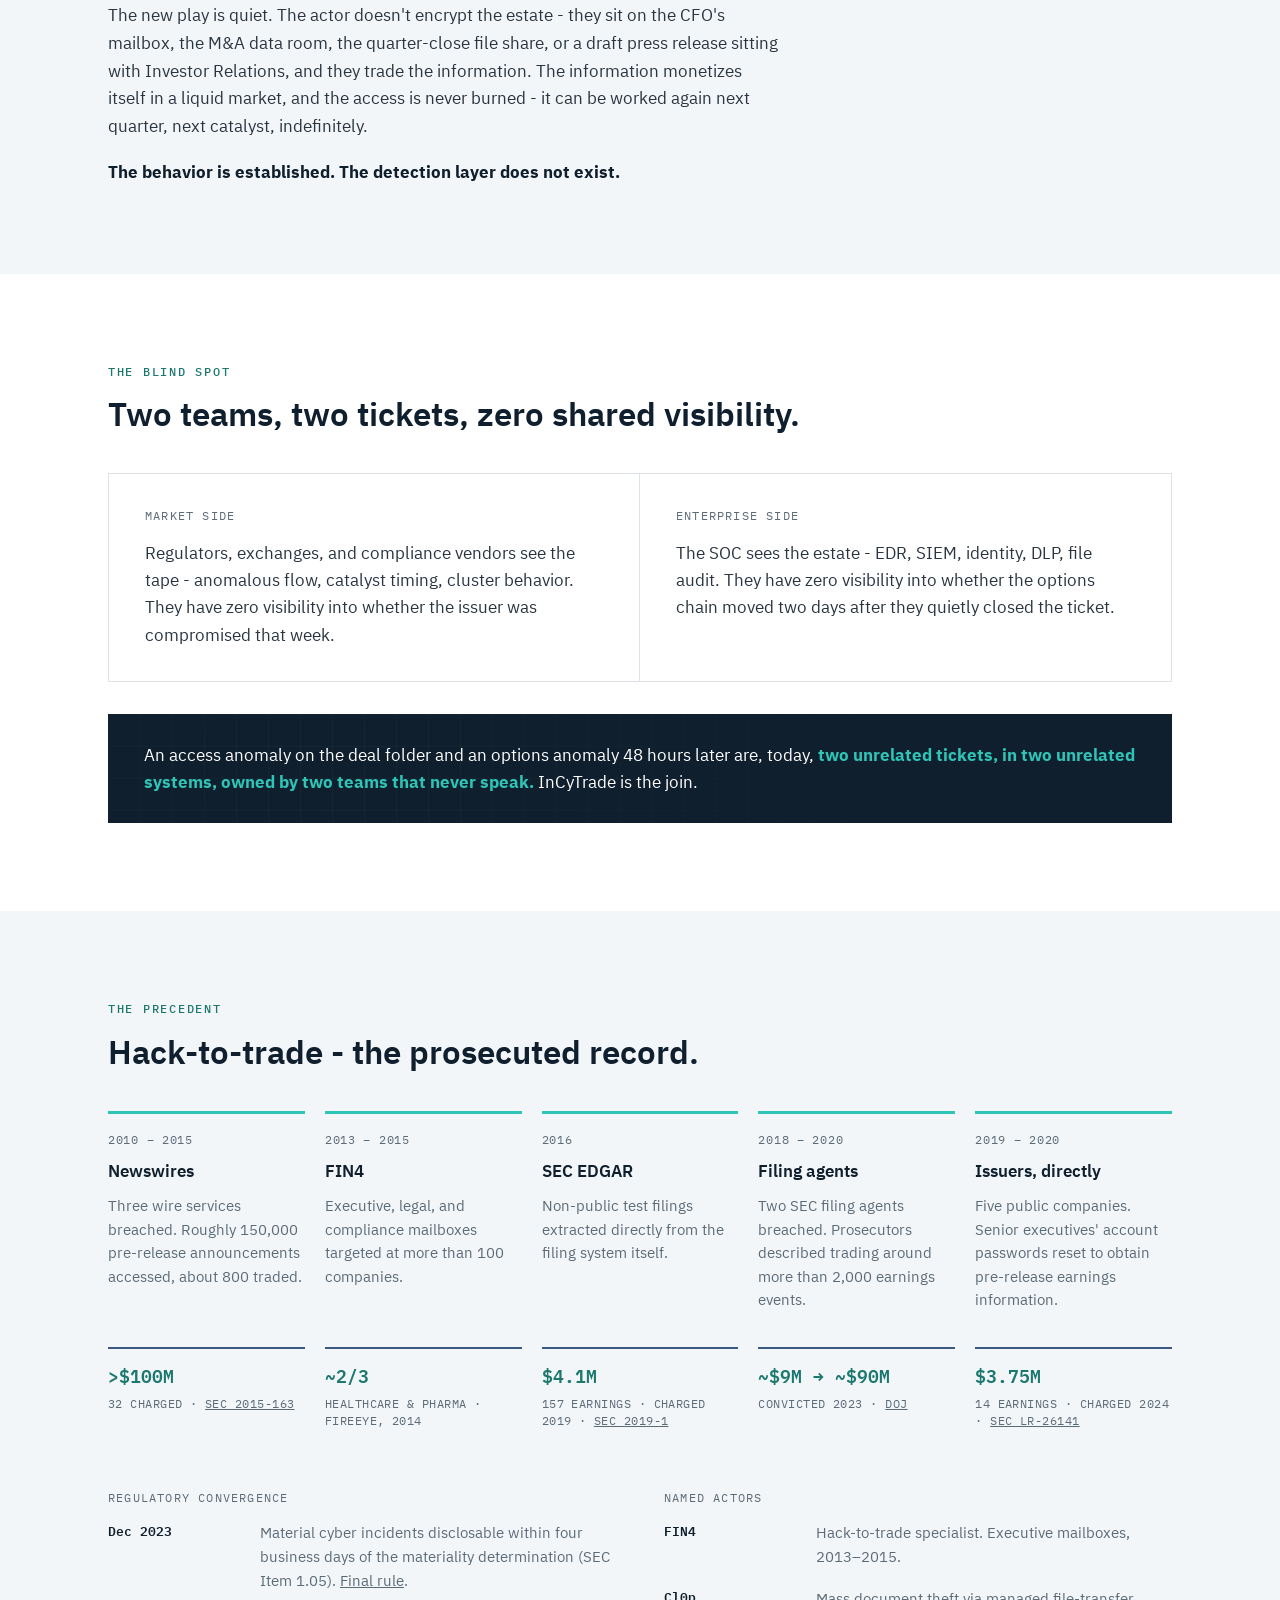
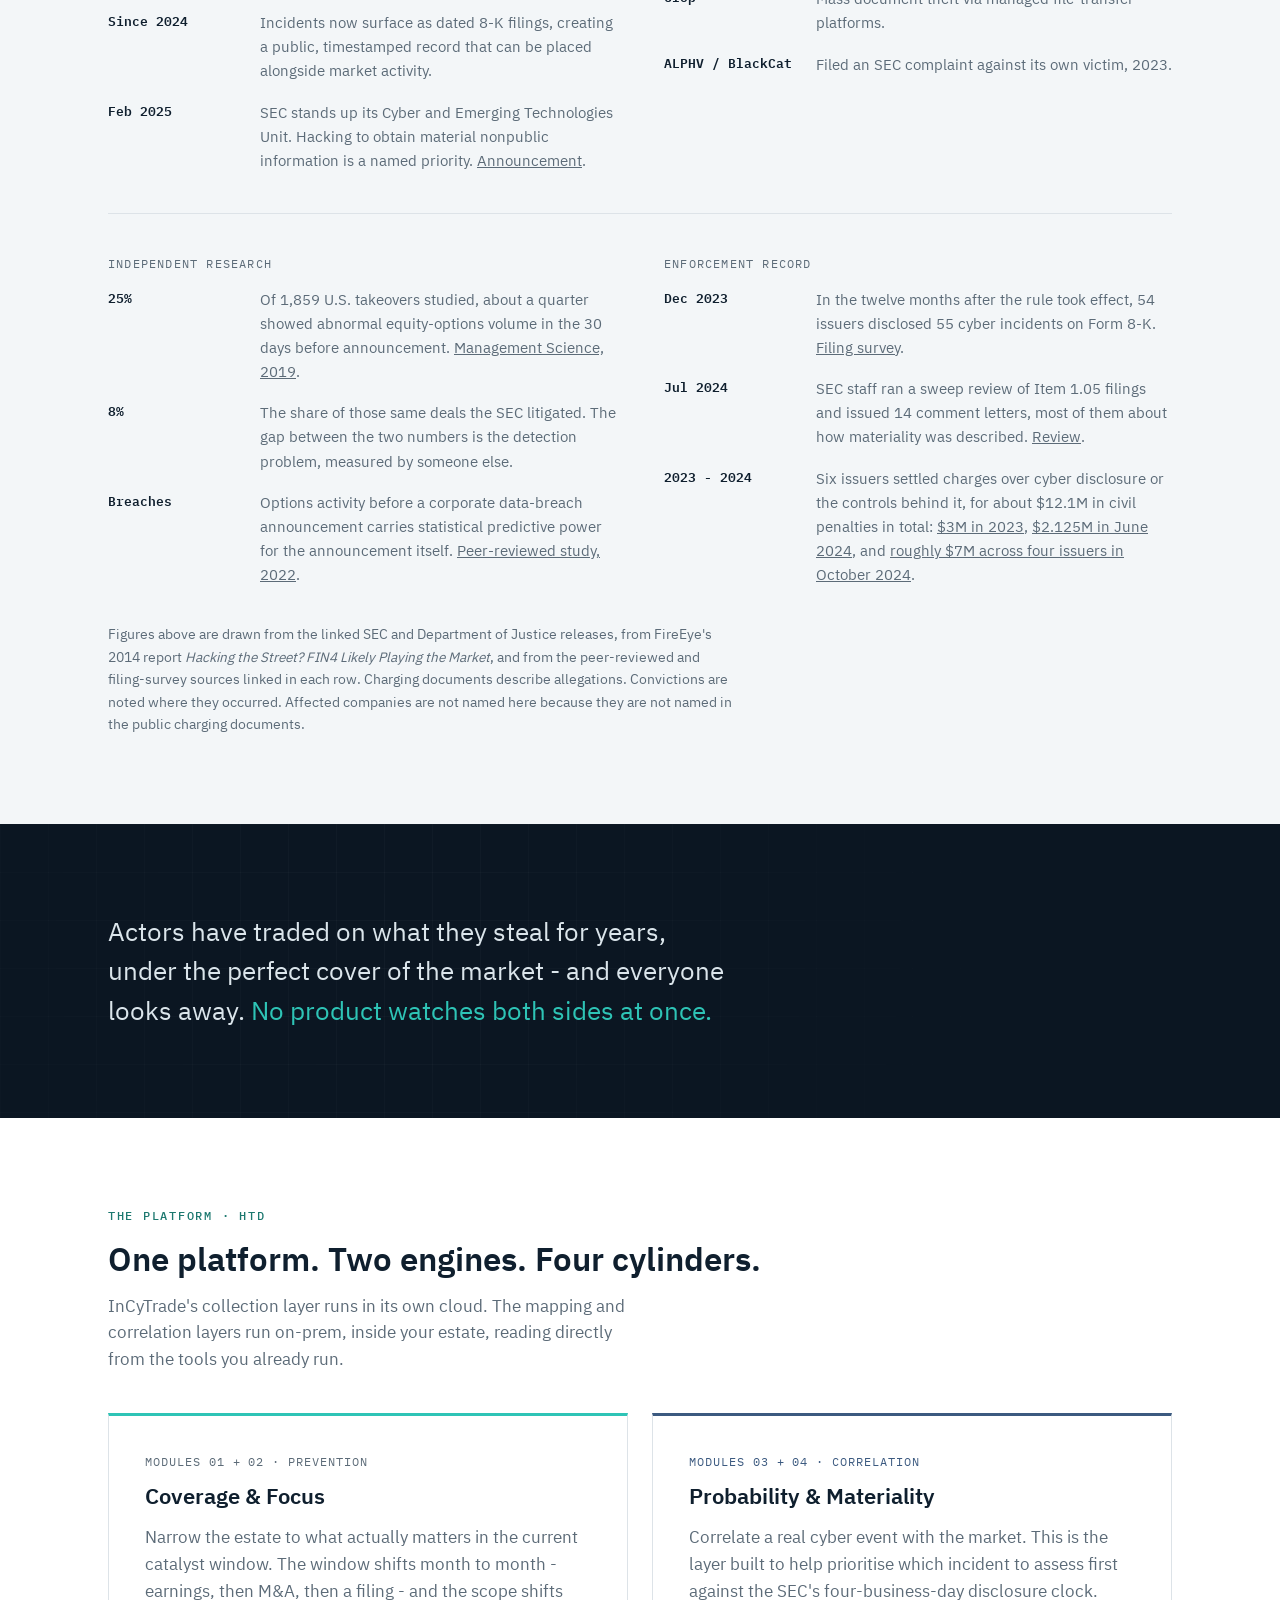
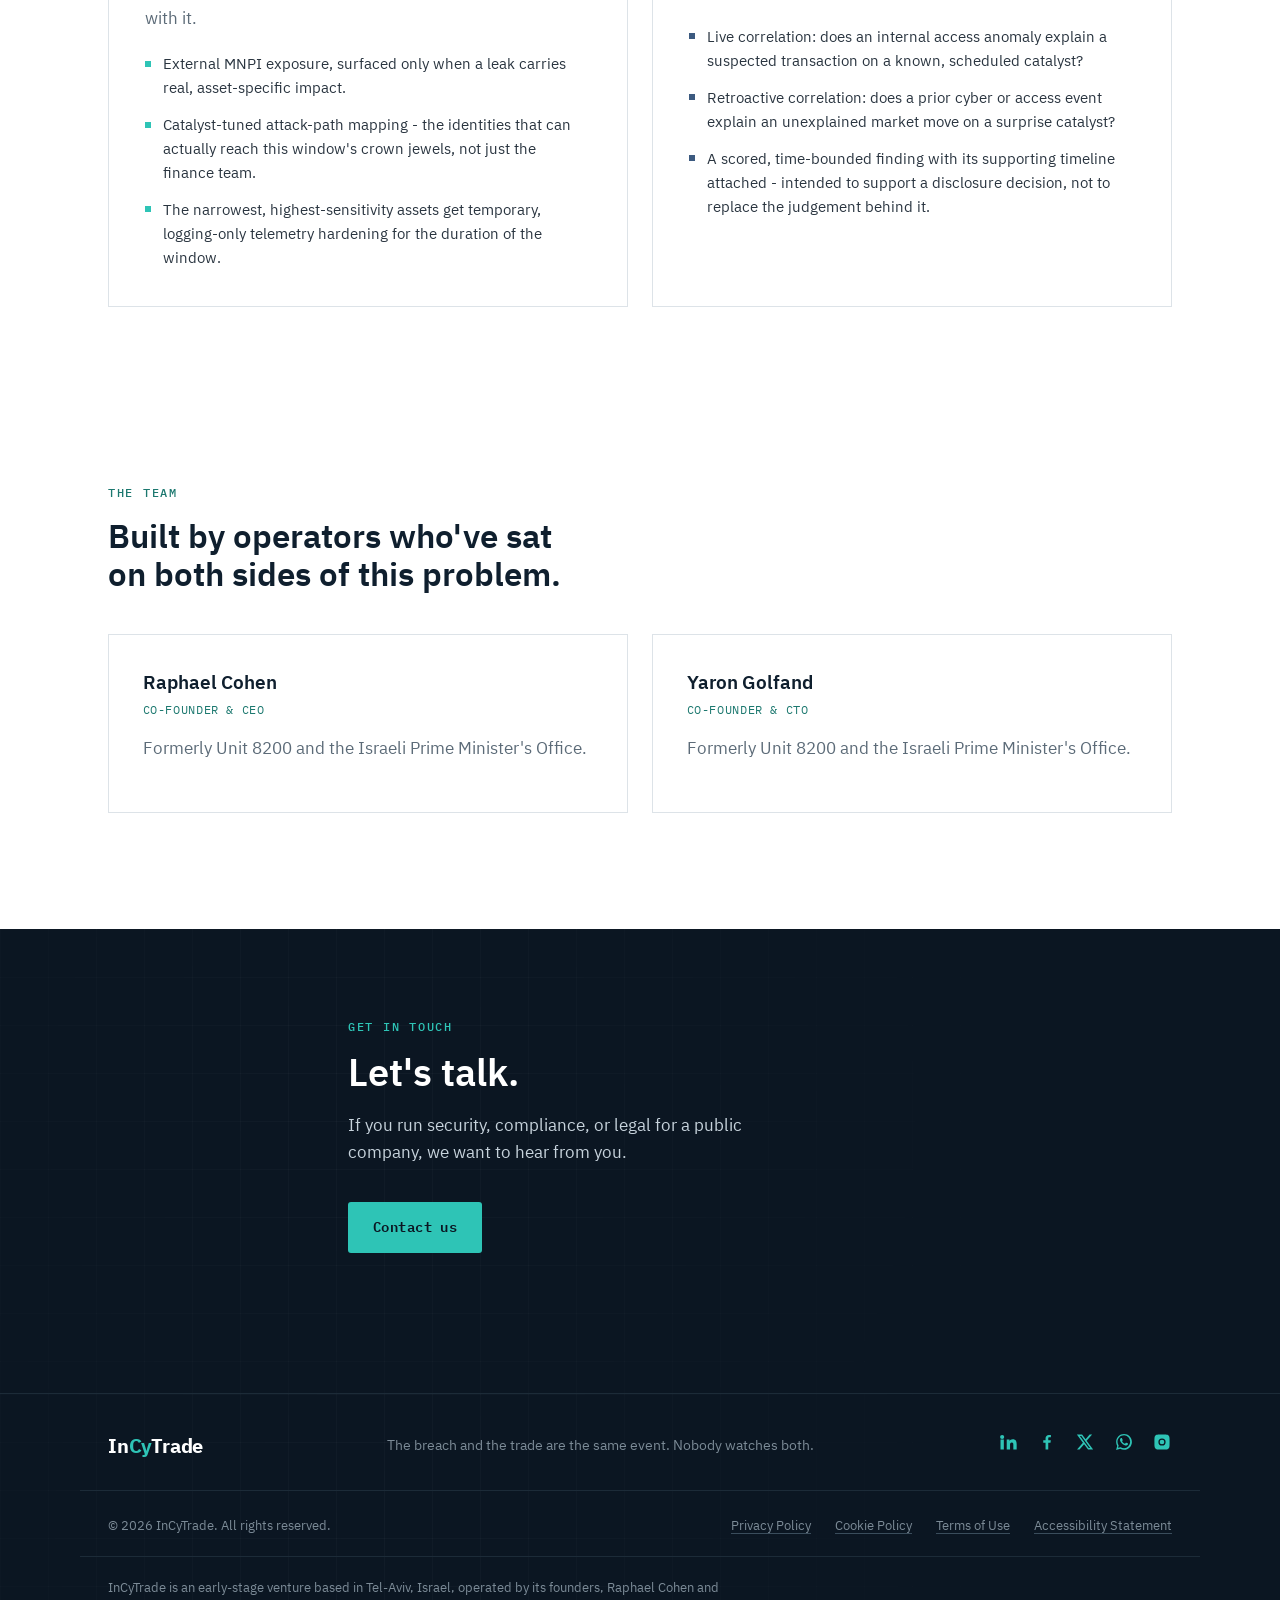
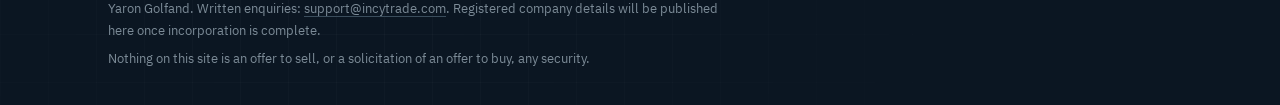
==== commit 8c1702a3: "Add internal to the copy, keep the paragraph at four lines" ====
--- a/index.html
+++ b/index.html
@@ -4,20 +4,20 @@
 <meta charset="UTF-8">
 <meta name="viewport" content="width=device-width, initial-scale=1.0">
 <title>InCyTrade - Hack to Trade Detection</title>
-<meta name="description" content="We dynamically focus on your exposure and the assets that truly matter in the current window, and correlate market-abuse signals against thousands of daily alerts to find your breach.">
+<meta name="description" content="We dynamically focus on your exposure and the assets that truly matter in the current window, and correlate market-abuse signals against thousands of internal daily alerts to find your breach before it is too late.">
 <link rel="canonical" href="https://incytrade.com/">
 <meta property="og:type" content="website">
 <meta property="og:site_name" content="InCyTrade">
 <meta property="og:url" content="https://incytrade.com/">
 <meta property="og:title" content="InCyTrade - Hack to Trade Detection">
-<meta property="og:description" content="We dynamically focus on your exposure and the assets that truly matter in the current window, and correlate market-abuse signals against thousands of daily alerts to find your breach.">
+<meta property="og:description" content="We dynamically focus on your exposure and the assets that truly matter in the current window, and correlate market-abuse signals against thousands of internal daily alerts to find your breach before it is too late.">
 <meta property="og:image" content="https://incytrade.com/og-image.png">
 <meta property="og:image:width" content="1600">
 <meta property="og:image:height" content="840">
 <meta property="og:image:alt" content="InCyTrade. The breach and the trade are the same event. Nobody watches both.">
 <meta name="twitter:card" content="summary_large_image">
 <meta name="twitter:title" content="InCyTrade - Hack to Trade Detection">
-<meta name="twitter:description" content="We dynamically focus on your exposure and the assets that truly matter in the current window, and correlate market-abuse signals against thousands of daily alerts to find your breach.">
+<meta name="twitter:description" content="We dynamically focus on your exposure and the assets that truly matter in the current window, and correlate market-abuse signals against thousands of internal daily alerts to find your breach before it is too late.">
 <meta name="twitter:image" content="https://incytrade.com/og-image.png">
 <link rel="icon" href="/favicon.svg" type="image/svg+xml">
 <link rel="icon" href="/icon-48.png" sizes="48x48" type="image/png">
@@ -89,7 +89,7 @@
       <div class="hero-copy">
         <p class="eyebrow eyebrow-on-dark">Intelligence&nbsp;·&nbsp;Cyber&nbsp;·&nbsp;Trade</p>
         <h1 class="hero-quote">&ldquo;The breach and the trade are the same event. <br>Nobody watches both.&rdquo;</h1>
-        <p class="hero-sub">InCyTrade dynamically focuses on your exposure and the assets that truly matter in the current window, and correlates market-abuse signals against thousands of daily alerts to find your breach before it is too late, closing the one gap no SOC tool and no market-surveillance tool covers alone.</p>
+        <p class="hero-sub">InCyTrade dynamically focuses on your exposure and the assets that truly matter in the current window, and correlates market-abuse signals against thousands of internal daily alerts to find your breach before it is too late, closing the one gap no SOC tool and no market-surveillance tool covers alone.</p>
       </div>
 
       <div class="hero-ctas">
--- a/styles.css
+++ b/styles.css
@@ -409,8 +409,9 @@
 
 .hero-sub {
   max-width: 62ch;
-  /* a hair under a rem: at 0.98 the closing word fell to a line of its own */
-  font-size: 0.94rem;
+  /* small enough that the closing word never falls to a line of its own,
+     which it does at 0.94 now that "internal" is in the sentence */
+  font-size: 0.9rem;
   color: #c7d3dc;
   margin-bottom: 2.25rem;
 }
